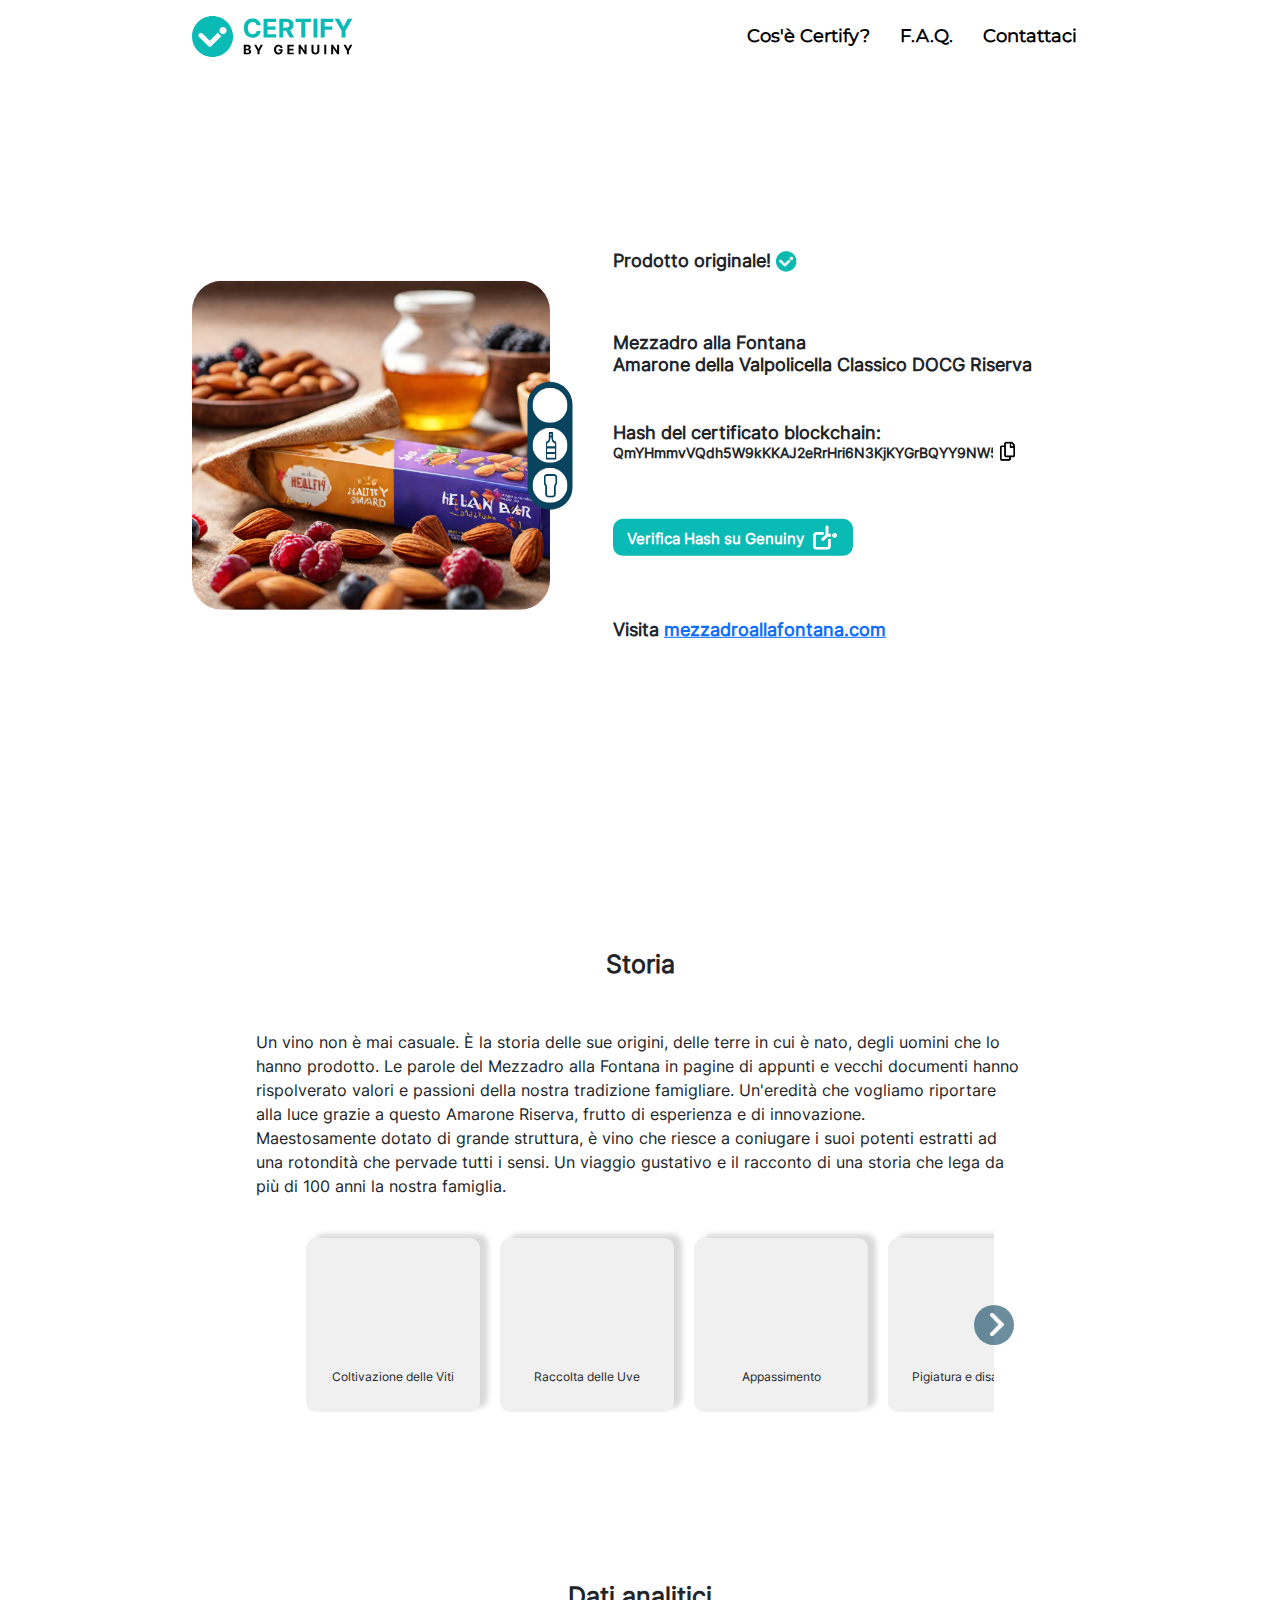
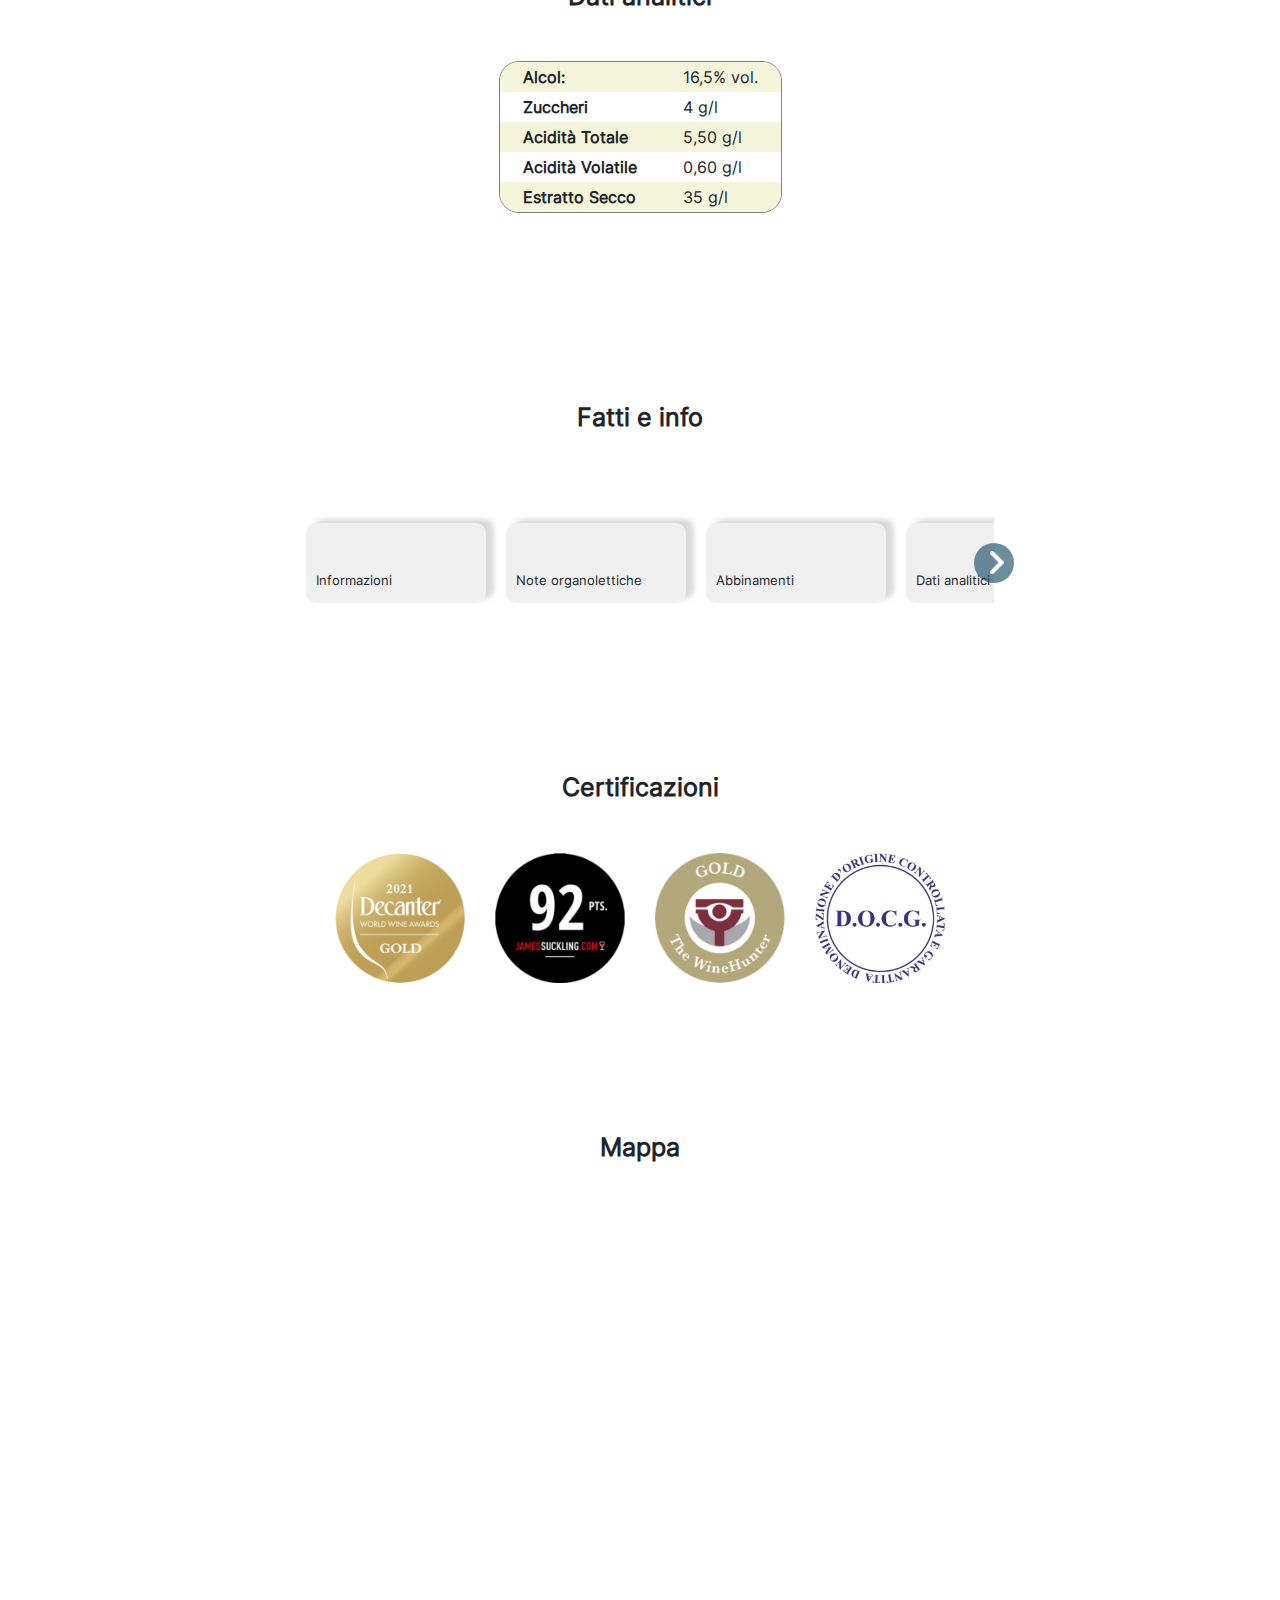
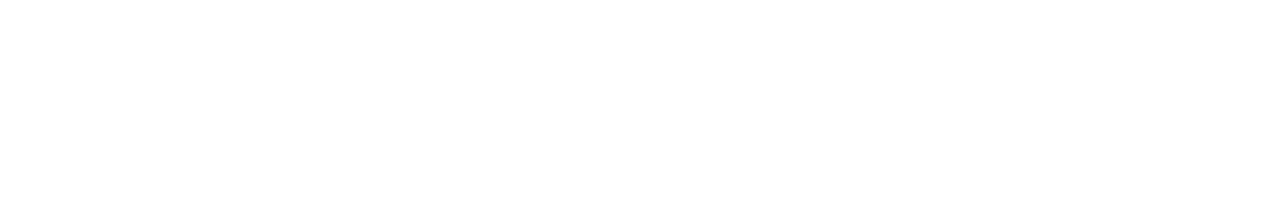
==== index.html @ 60a86bc6 "d" ====
<!DOCTYPE html>
<html>

<head>
    <!-- -COOKIE-BOT---
    <script id="Cookiebot" src="https://consent.cookiebot.com/uc.js" data-cbid="d6c31a3e-a4a1-44c3-8459-094604ba2906"
        data-blockingmode="auto" type="text/javascript"></script> -->

    <meta charset="utf-8">
    <meta name="viewport" content="width=device-width, initial-scale=1">
    <title>Genuiny - Home</title>

    <!----Jquery CDN--->
    <script src="https://code.jquery.com/jquery-3.6.1.min.js"
        integrity="sha256-o88AwQnZB+VDvE9tvIXrMQaPlFFSUTR+nldQm1LuPXQ=" crossorigin="anonymous"></script>

    <!----Favicon----->
    <link rel="apple-touch-icon" sizes="180x180" href="images/favicon/apple-touch-icon.png">
    <link rel="icon" type="image/png" sizes="32x32" href="images/favicon/favicon-32x32.png">
    <link rel="icon" type="image/png" sizes="16x16" href="images/favicon/favicon-16x16.png">
    <!---<link rel="manifest" href="images/favicon/site.webmanifest">--->
    <link rel="mask-icon" href="images/favicon/safari-pinned-tab.svg" color="#5bbad5">
    <link rel="shortcut icon" href="images/favicon/favicon.ico">
    <meta name="msapplication-TileColor" content="#da532c">
    <meta name="msapplication-config" content="images/favicon/browserconfig.xml">
    <meta name="theme-color" content="#ffffff">

    <!--------BOOTSTRAP----------->
    <link rel="stylesheet" type="text/css"
        href="https://cdn.jsdelivr.net/npm/bootstrap@5.2.0/dist/css/bootstrap.min.css">

    <!--STYLE-->
    <link rel="stylesheet" type="text/css" href="style/navbar.css">
    <link rel="stylesheet" type="text/css" href="style/style.css">


    <!---Fonts links
	<link rel="preload" href="fonts/Montserrat/Montserrat-VariableFont_wght.ttf" as="font" type="font/ttf" crossorigin>
	<link rel="preload" href="fonts/Inter/Inter-VariableFont_slnt,wght.ttf" as="font" type="font/ttf" crossorigin>--->

    <!-------JQUERY-------->
    <script src="https://ajax.googleapis.com/ajax/libs/jquery/3.6.0/jquery.min.js"></script>
</head>

<body>
    <div class="full-nav">
        <nav class="desktop-nav">
            <div class="container-navbar">
                <div class="logo"><a class="page-link" href="https://genuiny.it">
                    <svg>
                        <image id="logo_svg_image" xlink:href="images/logo_certify_on_light.svg" src="yourfallback.png" width="100%" height="100%"/>
                    </svg>
                </a></div>
                <div class="menu"><a class="page-link" href="https://certify.genuiny.com/demo.html">Cos'è Certify?</a>
                    <a class="page-link" href="#">F.A.Q.</a><a class="page-link"
                        href="#">Contattaci</a>
                    <div style="display: none;" class="grid-item dropdown-center dropdown language_group"
                        style="width: 62px;">
                        <!--width so to avoid moving other titles-->
                        <button class="lang_btn btn btn-secondary dropdown-toggle" type="button"
                            data-bs-toggle="dropdown" aria-expanded="false">
                            <div lang="eng" class="current-language-flex"><span>EN</span><img class="lang_flag"
                                    src="images/language-flags/eng_flag.svg"></div>
                            <div lang="ita" class="current-language-flex display_none"><span>IT</span><img
                                    class="lang_flag" src="images/language-flags/ita_flag.svg"></div>
                            <div lang="slv" class="current-language-flex display_none"><span>SL</span><img
                                    class="lang_flag" src="images/language-flags/slv_flag.svg"></div>
                            <div lang="spa" class="current-language-flex display_none"><span>ES</span><img
                                    class="lang_flag" src="images/language-flags/spa_flag.svg"></div>
                        </button>
                        <ul class="dropdown-menu">
                            <li><a onclick="set_lang_manually('eng')" class="dropdown-item"><img class="lang_flag"
                                        src="images/language-flags/eng_flag.svg"><span
                                        style="font-size: 1em;">English</span></a></li>
                            <li><a onclick="set_lang_manually('spa')" class="dropdown-item"><img class="lang_flag"
                                        src="images/language-flags/spa_flag.svg"><span
                                        style="font-size: 1em;">Español</span></a></li>
                            <li><a onclick="set_lang_manually('ita')" class="dropdown-item"><img class="lang_flag"
                                        src="images/language-flags/ita_flag.svg"><span
                                        style="font-size: 1em;">Italiano</span></a></li>
                            <li><a onclick="set_lang_manually('slv')" class="dropdown-item"><img class="lang_flag"
                                        src="images/language-flags/slv_flag.svg"><span
                                        style="font-size: 1em;">Slovenščina </span></a></li>
                        </ul>
                    </div>
                </div>

                <button class="hamburger" onclick="hamburger_click();">
                    <span></span>
                    <span></span>
                    <span></span>
                </button>
            </div>
        </nav>
        <nav class="mobile-nav">
            <a class="page-link" href="cos'è Certify">Cos'è Certify?</a>
            <a class="page-link" href="F.A.Q.">F.A.Q.</a>
            <a class="page-link" href="contattaci">Contattaci</a>
            <div style="display: none;" class="grid-item dropdown-center dropdown language_group">
                <button class="lang_btn btn btn-secondary dropdown-toggle" type="button" data-bs-toggle="dropdown"
                    aria-expanded="false">
                    <div lang="eng" class="current-language-flex"><span>EN</span><img class="lang_flag"
                            src="images/language-flags/eng_flag.svg"></div>
                    <div lang="ita" class="current-language-flex display_none"><span>IT</span><img class="lang_flag"
                            src="images/language-flags/ita_flag.svg"></div>
                    <div lang="slv" class="current-language-flex display_none"><span>SL</span><img class="lang_flag"
                            src="images/language-flags/slv_flag.svg"></div>
                    <div lang="spa" class="current-language-flex display_none"><span>ES</span><img class="lang_flag"
                            src="images/language-flags/spa_flag.svg"></div>
                </button>
                <ul class="dropdown-menu">
                    <li><a onclick="set_lang_manually('eng'); hamburger_click()" class="dropdown-item"><img
                                class="lang_flag" src="images/language-flags/eng_flag.svg"><span
                                style="font-size: 1em;">English </span></a></li>
                    <li><a onclick="set_lang_manually('spa'); hamburger_click()" class="dropdown-item"><img
                                class="lang_flag" src="images/language-flags/spa_flag.svg"><span
                                style="font-size: 1em;">Español </span></a></li>
                    <li><a onclick="set_lang_manually('ita'); hamburger_click()" class="dropdown-item"><img
                                class="lang_flag" src="images/language-flags/ita_flag.svg"><span
                                style="font-size: 1em;">Italiano </span></a></li>
                    <li><a onclick="set_lang_manually('slv'); hamburger_click()" class="dropdown-item"><img
                                class="lang_flag" src="images/language-flags/slv_flag.svg"><span
                                style="font-size: 1em;">Slovenščina </span></a></li>
                </ul>
            </div>
        </nav>
        <div class="opacity"></div>
    </div>


    <main class="index3 main-container">
        <header class="choice">
            <div class="header_container">
                <div class="other_products_buttons">
                    <div id="11" onclick="open_steps(this);" class="button cap"></div>
                    <div id="12" onclick="open_steps(this);" class="button label"></div>
                    <div id="13" onclick="open_steps(this);" class="button bottle"></div>
                </div>
                <img class="left grid_item header_image" src="images/product.png">
                <h1 class="grid_item right header_original_product">Prodotto originale!<img src="images/brandmark.png"></h1>
                <h1 class="grid_item right header_product_name">Mezzadro alla Fontana<br>Amarone della Valpolicella Classico DOCG Riserva</h1>
                <h1 class="grid_item right header_hash">Hash del certificato blockchain:<br><span
                        class="no-wrap inherit"><span id="hash"
                            style="font-size: 0.8em; user-select: all;">QmYHmmvVQdh5W9kKKAJ2eRrHri6N3KjKYGrBQYY9NW5jwF</span><img
                            id="copy-hash" onclick="copy_hash();" src="images/copy-b.png" alt="copy hash button"></span>
                </h1>
                <div class="verify_in_genuiny grid_item right header_verify"
                    onclick="window.open('https://nft.genuiny.com/verifica', '_blank');" style="white-space: nowrap;">
                    <span class="inherit">Verifica Hash su Genuiny</span>
                    <svg xmlns="http://www.w3.org/2000/svg" width="7" viewBox="0 0 7 7" fill="none">
                        <path fill-rule="evenodd" clip-rule="evenodd"
                            d="M3 2H1C0.447715 2 0 2.44772 0 3V6C0 6.55228 0.447715 7 1 7H4C4.55228 7 5 6.55228 5 6V4H4.2V6C4.2 6.11046 4.11046 6.2 4 6.2H1C0.889543 6.2 0.8 6.11046 0.8 6V3C0.8 2.88954 0.889543 2.8 1 2.8H3V2Z"
                            fill="white" />
                        <path
                            d="M5.07919 2.51535C4.96598 2.79811 4.9659 3.06686 5.06762 3.3386C5.04487 3.34072 5.02836 3.34367 5.01172 3.34361C4.72875 3.34515 4.44571 3.3474 4.16284 3.3468C4.11066 3.34671 4.07282 3.36358 4.03516 3.40153C3.71216 3.72681 3.38302 4.04615 3.0652 4.37639C2.89731 4.55083 2.62172 4.55327 2.46431 4.39712C2.29342 4.22754 2.29835 3.969 2.47924 3.78742C2.80421 3.46121 3.12994 3.13574 3.45643 2.81103C3.49247 2.77499 3.50911 2.74017 3.50912 2.68955C3.51021 2.03398 3.51249 1.37839 3.51595 0.722798C3.51613 0.677029 3.51321 0.631283 3.51505 0.585499C3.52137 0.42365 3.59638 0.29746 3.74205 0.221031C3.88773 0.144602 4.03043 0.156856 4.16148 0.242376C4.28637 0.323905 4.34724 0.44507 4.34717 0.595759C4.34695 1.058 4.34357 1.52039 4.34186 1.9827C4.34124 2.14011 4.34391 2.29736 4.34098 2.45485C4.34004 2.50251 4.35607 2.51578 4.40141 2.51528C4.60074 2.51299 4.79995 2.51347 4.99919 2.51313C5.02261 2.51312 5.04601 2.51441 5.07919 2.51535Z"
                            fill="white" />
                        <path
                            d="M6.51501 3.41783C6.18722 3.74067 5.64165 3.65859 5.43094 3.25328C5.27995 2.96283 5.35541 2.61318 5.61472 2.40061C5.86038 2.19917 6.22904 2.20603 6.4749 2.41153C6.74031 2.6334 6.79832 3.02613 6.59659 3.31869C6.57243 3.35375 6.54237 3.38489 6.51501 3.41783Z"
                            fill="white" />
                    </svg>
                </div>
                <h1 class="grid_item right header_visit">Visita <a style="font-size: inherit;" href="https://mezzadroallafontana.com" target="_blank">mezzadroallafontana.com</a></h1>
            </div>
        </header>


        <section class="card card-story">
            <h1 class="title">Storia</h1>
            <p>Un vino non è mai casuale. È la storia delle sue origini, delle terre in cui è nato, degli uomini che lo hanno prodotto. Le parole del Mezzadro alla Fontana in pagine di appunti e vecchi documenti hanno rispolverato valori e passioni della nostra tradizione famigliare. Un'eredità che vogliamo riportare alla luce grazie a questo Amarone Riserva, frutto di esperienza e di innovazione.
                <br>Maestosamente dotato di grande struttura, è vino che riesce a coniugare i suoi potenti estratti ad una rotondità che pervade tutti i sensi. Un viaggio gustativo e il racconto di una storia che lega da più di 100 anni la nostra famiglia.</p>
            <div class="outer_container">
                <div class="flex_container_steps">
                    <div class="scroll scroll-right"></div>
                    <div class="scroll scroll-left"></div>
                    <div class="steps_container">
                        <div class="step" id="1" onclick="open_steps(this);" style="cursor: pointer;">
                            <div class="image-background"></div>
                            <div class="step_text">
                                <p class="step_text ">
                                    Coltivazione delle Viti
                                </p>
                            </div>
                        </div>
                        <div class="step" id="2" onclick="open_steps(this);" style="cursor: pointer;">
                            <div class="image-background"></div>
                            <div class="step_text">
                                <p class="step_text ">
                                    Raccolta delle Uve
                                </p>
                            </div>
                        </div>
                        <div class="step" id="3" onclick="open_steps(this);" style="cursor: pointer;">
                            <div class="image-background"></div>
                            <div class="step_text">
                                <p class="step_text ">
                                    Appassimento
                                </p>
                            </div>
                        </div>
                        <div class="step" id="4" onclick="open_steps(this);" style="cursor: pointer;">
                            <div class="image-background"></div>
                            <div class="step_text">
                                <p class="step_text ">
                                    Pigiatura e disarpatura 
                                </p>
                            </div>
                        </div>
                        <div class="step" id="5" onclick="open_steps(this);" style="cursor: pointer;">
                            <div class="image-background"></div>
                            <div class="step_text">
                                <p class="step_text ">
                                    Macerazione
                                </p>
                            </div>
                        </div>
                        <div class="step" id="6" onclick="open_steps(this);" style="cursor: pointer;">
                            <div class="image-background"></div>
                            <div class="step_text">
                                <p class="step_text ">
                                    Fermentazione
                                </p>
                            </div>
                        </div>
                        <div class="step" id="7" onclick="open_steps(this);" style="cursor: pointer;">
                            <div class="image-background"></div>
                            <div class="step_text">
                                <p class="step_text ">
                                    Svinatura
                                </p>
                            </div>
                        </div>
                        <div class="step" id="8" onclick="open_steps(this);" style="cursor: pointer;">
                            <div class="image-background"></div>
                            <div class="step_text">
                                <p class="step_text ">
                                    Affinamento
                                </p>
                            </div>
                        </div>
                        <div class="step" id="9" onclick="open_steps(this);" style="cursor: pointer;">
                            <div class="image-background"></div>
                            <div class="step_text">
                                <p class="step_text ">
                                    Imbottigliamento
                                </p>
                            </div>
                        </div>
                        <div class="step" id="10" onclick="open_steps(this);" style="cursor: pointer;">
                            <div class="image-background"></div>
                            <div class="step_text">
                                <p class="step_text ">
                                    Etichettatura e Distribuzione
                                </p>
                            </div>
                        </div>
                    </div>
                </div>
            </div>
        </section> 
        <section class="card">
            <h1 class="title">Dati analitici</h1>
            <div class="nutritional_table_container">
                <table class="nutritional_table">
                    <tbody>
                        <tr>
                            <td>Alcol:</td>
                            <td>16,5% vol.</td>
                        </tr>
                        <tr>
                            <td>Zuccheri</td>
                            <td>4 g/l</td>
                        </tr>
                        <tr>
                            <td>Acidità Totale</td>
                            <td>5,50 g/l</td>
                        </tr>
                        <tr>
                            <td>Acidità Volatile</td>
                            <td>0,60 g/l</td>
                        </tr>
                        <tr>
                            <td>Estratto Secco</td>
                            <td>35 g/l</td>
                        </tr>
                    </tbody>
                </table>
            </div>
        </section>

        <section class="card card-more-info">
            <h1 class="title">Fatti e info</h1>
            <div class="outer_container">
                <div class="flex_container_steps">
                    <div class="scroll scroll-right"></div>
                    <div class="scroll scroll-left"></div>
                    <div class="steps_container">
                        <div id="info" onclick="open_info(this)" class="tab">
                            <div class="tab_content">
                                <div class="icon"></div>
                                <h5>Informazioni</h5>
                            </div>
                        </div>
                        <div id="notes" onclick="open_info(this)" class="tab">
                            <div class="tab_content">
                                <div class="icon"></div>
                                <h5>Note organolettiche</h5>
                            </div>
                        </div>
                        <div id="pairings" onclick="open_info(this)" class="tab">
                            <div class="tab_content">
                                <div class="icon"></div>
                                <h5>Abbinamenti</h5>
                            </div>
                        </div>
                        <div id="datas" onclick="open_info(this)" class="tab">
                            <div class="tab_content">
                                <div class="icon"></div>
                                <h5>Dati analitici</h5>
                            </div>
                        </div>
                    </div>
                </div>
            </div>
        </section>

        <section class="card card-certifications">
            <h1 class="title">Certificazioni</h1>
                <div class="image_container_certifications">
                    <div class="item">
                        <img src="images/awards/2021-decanter.png">
                    </div>
                    <div class="item">
                        <img src="images/awards/james-suckling-92.png">
                    </div>
                    <div class="item">
                        <img src="images/awards/the-wine-hunter-oro.png">
                    </div>
                    <div class="item">
                        <img src="images/awards/docg.png">
                    </div>
                </div>
            </div>
        </section>


        <section class="card">
            <h1 class="title">Mappa</h1>
            <iframe
                width="600"
                height="450"
                style="border:0"
                loading="lazy"
                allowfullscreen
                referrerpolicy="no-referrer-when-downgrade"
                src="https://www.google.com/maps/embed/v1/place?key=API_KEY
                &q=Space+Needle,Seattle+WA">
            </iframe>
        </section>
       
       
        <div class="general_left_container main-container steps-container">
            <button onclick="info_back_btn();" id="back_btn2" class="back_btn">
                <img src="images/icons/arrow.svg" alt="arrow icon">
            </button>
            <div class="full-page">
                <div class="paragraph step_version">
                    <div>
                        <img src="images/steps/1.jpg" alt="placeholder">
                    </div>
                    <h2 class="title-info place">Coltivazione delle Viti</h2>
                    <p>
                        <b>Vitigni:</b> 70% Corvina, 20% Rondinella, 5% Molinara, 5% Croatina.
                        <br><br>
                        <b>Esposizione e altimetria:</b> 350 m. slm
                        <br><br>
                        <b>Suolo:</b> Vulcanico - Calcareo - Ghiaioso
                        <br><br>
                        <b>Forma di allevamento e densità di impianto:</b> Pergola veronese 4500 viti/ha. 
                        
                    </p>
                </div>
                <div class="paragraph step_version">
                    <div>
                        <img src="images/steps/2.jpg" alt="placeholder">
                    </div>
                    <h2 class="title-info place">Raccolta delle Uve</h2>
                    <p>
                        Vendemmia: selezione e raccolta manuale dell'uva da metà settembre
                    </p>
                </div>
                <div class="paragraph step_version">
                    <div>
                        <img src="images/steps/3.jpg" alt="placeholder">
                    </div>
                    <h2 class="title-info place">Appassimento</h2>
                    <p>
                        Surmaturazione naturale per circa 4 mesi delle uve nei tradizionali fruttai, con calo del 40% del loro peso e aumento della concentrazione di zuccheri, estratti, aromi e glicerina.
                    </p>
                </div>
                <div class="paragraph step_version">
                    <div>
                        <img src="images/steps/4.jpg" alt="placeholder">
                    </div>
                    <h2 class="title-info place">Pigiatura e disarpatura</h2>
                    <p>
                        Pigiatura e disarpatura a metà Gennaio.
                        <br>Dopo la raccolta, le uve vengono diraspate per rimuovere i gambi e quindi possono essere pigiate per estrarre il succo.
                    </p>
                </div>
                <div class="paragraph step_version">
                    <div>
                        <img src="images/steps/5.jpg" alt="placeholder">
                    </div>
                    <h2 class="title-info place">Macerazione</h2>
                    <p>
                        Macerazione  a freddo di alcuni giorni.
                        <br>Durante la macerazione, le bucce dell'uva rilasciano pigmenti, tannini e altri composti che influenzano il colore, il sapore e la struttura del vino</p>
                </div>
                <div class="paragraph step_version">
                    <div>
                        <img src="images/steps/6.jpg" alt="placeholder">
                    </div>
                    <h2 class="title-info place">Fermentazione</h2>
                    <p>
                        Fermentazione: inoculo di lieviti selezionati e fermentazione tradizionale in acciaio inox.
                    </p>
                </div>
                <div class="paragraph step_version">
                    <div>
                        <img src="images/steps/7.jpg" alt="placeholder">
                    </div>
                    <h2 class="title-info place">Svinatura</h2>
                    <p>
                        Svinatura e chiusura della fermentazione alcolica e malolattica in cemento.
                    </p>
                </div>
                <div class="paragraph step_version">
                    <div>
                        <img src="images/steps/8.jpg" alt="placeholder">
                    </div>
                    <h2 class="title-info place">Affinamento</h2>
                    <p>
                        Dopo alcuni travasi di pulizia, maturazione per almeno 24 mesi in barriques di Rovere Francese ed Americano e per almeno 36 mesi in botti di Rovere di Slavonia da 20 e 30 Hl. Successivo lungo affinamento in bottiglia.
                    </p>
                </div>
                <div class="paragraph step_version">
                    <div>
                        <img src="images/steps/9.jpg" alt="placeholder">
                    </div>
                    <h2 class="title-info place">Imbottigliamento</h2>
                    <p>
                        Il vino è pronto per essere imbottigliato. Durante questa fase, può essere aggiunto zucchero o lievito per una seconda fermentazione, creando vini frizzanti o spumanti.
                    </p>
                </div>
                <div class="paragraph step_version">
                    <div>
                        <img src="images/steps/10.jpg" alt="placeholder">
                    </div>
                    <h2 class="title-info place">Etichettatura e Distribuzione</h2>
                    <p>
                        Il vino viene etichettato e preparato per la distribuzione e la vendita.
                    </p>
                </div>
                <div class="paragraph step_version">
                    <div>
                        <img src="images/steps/label.png" alt="placeholder">
                    </div>
                    <h2 class="title-info place">Etichetta</h2>
                    <p>
                        L'etichetta è realizzata con la tecnica di stampa flessografica, che offre dettagli precisi e durata nel tempo. Utilizziamo inchiostri a base d'acqua, riducendo l'impatto ambientale. Il materiale dell'etichetta è polipropilene, resistente all'umidità e alle abrasioni, assicurando la leggibilità delle informazioni nel corso degli anni.
                    </p>
                </div>
                <div class="paragraph step_version">
                    <div>
                        <img src="images/steps/bottle.jpg" alt="placeholder">
                    </div>
                    <h2 class="title-info place">Bottiglia</h2>
                    <p>
                        La bottiglia è realizzata con vetro borosilicato, noto per la sua resistenza alle variazioni termiche e chimiche. Questo vetro di alta qualità protegge il vino dall'effetto nocivo della luce e dell'ossigeno, preservando la sua freschezza e integrità. Inoltre, il vetro è completamente riciclabile, sostenendo il nostro impegno per l'ambiente.
                    </p>
                </div>
                <div class="paragraph step_version">
                    <div>
                        <img src="images/steps/cork.jpg" alt="placeholder">
                    </div>
                    <h2 class="title-info place">Tappo</h2>
                    <p>
                        Il tappo è realizzato in sughero naturale, scelto per la sua capacità di garantire una chiusura ermetica e una maturazione controllata del vino. Questo materiale permette una lenta evoluzione del bouquet aromatico, arricchendo il profilo sensoriale del vino nel tempo.
                    </p>
                </div>
                
            </div>
        </div>
        

        <div class="general_left_container main-container info-container">
            <button onclick="info_back_btn();" id="back_btn" class="back_btn">
                <img src="images/icons/arrow.svg" alt="arrow icon">
            </button>
            <div class="full-page">
                <div class="paragraph">
                    <h2 class="title-info info"><div></div>Informazioni</h2>
                    <p>
                        <b>Vitigni:</b> 70% Corvina, 20% Rondinella, 5% Molinara, 5% Croatina.
                        <br><br>
                        <b>Ubicazione vigneti:</b> Comuni di San Pietro in Cariano, Marano di Valpolicella e Mazzano di Negrar. 
                        <br><br>
                        <b>Esposizione e altimetria:</b> 350 m. slm. 
                        <br><br>
                        <b>Suolo:</b> Vulcanico - Calcareo - Ghiaioso 
                        <br><br>
                        <b>Forma di allevamento e densità di impianto:</b> Pergola veronese 4500 viti/ha. 
                        <br><br>
                        <b>Vendemmia:</b> Selezione e raccolta manuale dell'uva da metà settembre 
                        <br><br>
                        <b>Maturazione:</b> almeno 24 mesi in barriques di Rovere Francese ed Americano e per almeno 36 mesi in botti di Rovere di Slavonia da 20 e 30 Hl. 
                        <br><br>
                        <b>Formato (Lt):</b> 0,750 
                    </p>
                </div>
                <div class="paragraph">
                    <h2 class="title-info notes"><div></div>Note organolettiche</h2>
                    <p>
                        Colore granato carico con riflessi aranciati. I sentori intensi ricordano un'abetaia d'estate, con sottobosco secco di mirto, lamponi e fragole. Il naso si inebria di avana, cuoio e scorze di agrumi canditi, mentre il palato secco ma di setosa polpa, offre un tannino morbidamente avvolto nei balsami del suo frutto.
                    </p>
                </div>
                <div class="paragraph">
                    <h2 class="title-info pairings"><div></div>Abbinamenti</h2>
                    <p>
                        Ottimo con carni rosse e formaggi stagionati ma superlativo ad accompagnare il lieto conversare
                    </p>
                </div>
                <div class="paragraph">
                    <h2 class="title-info datas"><div></div>Dati analitici</h2>
                    <p>
                        Alcol: 16,50% vol. Zuccheri: 4 g/l Acidità Totale: 5,50 g/l Acidità Volatile: 0,60 g/l Estratto Secco: 35 g/l
                    </p>
                </div>
            </div>
        </div>
        
        


    </main>


    <footer>
    </footer>

    <!----- BOOTSTRAP ------->
    <script src="https://cdn.jsdelivr.net/npm/@popperjs/core@2.11.5/dist/umd/popper.min.js"
        integrity="sha384-Xe+8cL9oJa6tN/veChSP7q+mnSPaj5Bcu9mPX5F5xIGE0DVittaqT5lorf0EI7Vk"
        crossorigin="anonymous"></script>
    <script src="https://cdn.jsdelivr.net/npm/bootstrap@5.2.0/dist/js/bootstrap.min.js"
        integrity="sha384-ODmDIVzN+pFdexxHEHFBQH3/9/vQ9uori45z4JjnFsRydbmQbmL5t1tQ0culUzyK"
        crossorigin="anonymous"></script>

    <!--navbar-->
    <script class="navbar-link" type="text/javascript" src="script/navbar.js"></script>


    <script type="text/javascript" src="script/script.js"></script>
</body>

</html>
---- style/navbar.css ----
.desktop-nav {
  position: fixed;
  top: 0;
  left: 0;
  right: 0;
  z-index: 81;
  background-color: white;
  transition: top 0.3s 0s, box-shadow 0.4s 0s, height 0.3s 0s, background 0.2s 0s;
  height: 62px;
  padding: 16px 4vw; }
  @media (min-width: 1024px) {
    .desktop-nav {
      padding: 16px 15%;
      height: 73px; } }
  .desktop-nav .container-navbar {
    max-width: 1280px;
    margin: 0 auto;
    display: flex;
    align-items: center;
    justify-content: space-between;
    height: 30px;
    height: 100%; }
    .desktop-nav .container-navbar div.logo {
      display: flex;
      align-items: center;
      column-gap: 20px;
      height: 100%; }
      .desktop-nav .container-navbar div.logo a {
        height: 100%; }
        .desktop-nav .container-navbar div.logo a svg {
          height: 100%;
        }
          .desktop-nav .container-navbar div.logo a svg image {
            width: auto}

.hamburger {
  display: block;
  z-index: 1;
  position: relative;
  user-select: none;
  border: none;
  outline: none;
  background: none;
  cursor: pointer; }
  @media (min-width: 1024px) {
    .hamburger {
      display: none; } }
  .hamburger span {
    display: block;
    width: 30px;
    height: 4px;
    margin-bottom: 5px;
    position: relative;
    background-color: #0abab5;
    border-radius: 6px;
    z-index: 1;
    transform-origin: 0 0;
    transition: 0.4s; }
  .hamburger span:last-of-type {
    margin-bottom: 0; }

.hamburger.show span {
  background-color: #09435E; }

.hamburger.show span:nth-child(1) {
  transform: translate(0px, -2px) rotate(45deg);
  top: 1px; }

.hamburger.show span:nth-child(2) {
  opacity: 0; }

.hamburger.show span:nth-child(3) {
  transform: translate(-3px, 3px) rotate(-45deg);
  top: -1px; }

.hamburger.show:hover span {
  background-color: #EEEEEE; }

.menu {
  display: none;
  justify-content: flex-end;
  align-items: center;
  margin: 0 -4px; }
  @media (min-width: 1024px) {
    .menu {
      display: flex;
      flex-wrap: nowrap; }
      .menu a {
        white-space: nowrap; } }
  .menu a.page-link {
    color: black;
    margin: 0 4px;
    font-weight: 600;
    text-decoration: none;
    transition: 0.4s;
    padding: 5px 11px;
    border-radius: 99px;
    font-size: 18px;
    font-family: "Montserrat";
    font-weight: 700;
    cursor: pointer; }
    .menu a.page-link:first-letter {
      text-transform: uppercase; }
  .menu a.page-link:first-of-type {
    margin-left: 40px; }
  .menu a.show, .menu a.page-link:hover {
    background-color: #09435E;
    color: white; }

.desktop_nav_shadow {
  box-shadow: 0px 0px 16px 3px #00000045; }

.desktop_nav_dark {
  background: #0abab5; }
  .desktop_nav_dark a.page-link {
    color: white; }
  .desktop_nav_dark button.hamburger span {
    background-color: white; }

.mobile-nav {
  display: block;
  position: fixed;
  top: -550px;
  left: 0;
  z-index: 80;
  width: 100vw;
  padding-top: 90px;
  background-color: #0abab5;
  transition: top 0.3s cubic-bezier(0, 0.5, 0.5, 1), box-shadow 0.3s cubic-bezier(0, 0.5, 0.5, 1); }
  @media screen and (orientation: landscape) {
    .mobile-nav {
      width: 100%;
      max-height: 100vh;
      overflow-y: auto; } }
  @media (min-width: 1024px) {
    .mobile-nav {
      display: none; } }
  .mobile-nav a.page-link {
    display: block;
    width: fit-content;
    margin: 0 auto 12px;
    padding: 10px 14px;
    background-color: #09435E;
    text-decoration: none;
    border-radius: 99px;
    font-weight: bold;
    color: white;
    font-size: 18px;
    font-weight: 700;
    font-family: "Montserrat"; }
    .mobile-nav a.page-link:first-letter {
      text-transform: uppercase; }
  .mobile-nav a.page-link:nth-child(5) {
    margin-bottom: 25px; }
  .mobile-nav a.page-link:hover {
    background-color: #EEEEEE;
    color: #09435E; }
  .mobile-nav .dropdown {
    display: block;
    margin: 0 auto 12px auto;
    width: fit-content; }

nav.mobile_nav_immediate_shadow {
  transition: box-shadow 0s; }

.show-mobile {
  top: 0;
  box-shadow: 0px 5px 65px 25px rgba(0, 0, 0, 0.3); }

.opacity {
  top: 0;
  display: none;
  position: fixed;
  width: 100%;
  height: 130%;
  background-color: rgba(0, 0, 0, 0);
  transition: background-color 0.6s;
  transition-timing-function: ease-in-out;
  z-index: 79; }

.show-opacity {
  background-color: rgba(0, 0, 0, 0.4);
  display: block; }
  @media (min-width: 1024px) {
    .show-opacity {
      background-color: rgba(0, 0, 0, 0);
      display: none; } }

nav.navbar-hide {
  top: -85px; }

body {
  background-color: white; }

@media (min-width: 1024px) {
  .desktop_hide {
    display: none; } }

.bottom-btn {
  z-index: 71;
  display: block;
  left: 0;
  min-width: 300px;
  height: 60px;
  background-color: #fff;
  transition: bottom 0.3s;
  box-shadow: 0 0 5px 2px #00000020;
  width: 90%;
  position: relative;
  bottom: -2vh;
  margin: 0 auto;
  border-radius: 99px;
  border: 4px solid #0abab5;
  box-sizing: content-box; }
  @media (min-width: 1024px) {
    .bottom-btn {
      background: transparent;
      border: navajowhite;
      box-shadow: none;
      margin-top: 60px;
      bottom: 0; } }
  .bottom-btn .next-title {
    width: 59%;
    position: absolute;
    bottom: 1px;
    right: 50%;
    transform: translate(50%);
    text-align: center; }
    .bottom-btn .next-title h1 {
      white-space: nowrap;
      text-overflow: ellipsis;
      overflow: hidden;
      font-weight: bold;
      font-size: 1.7rem; }
  .bottom-btn .arrow, .bottom-btn .alternative-next {
    position: absolute;
    max-width: 72px;
    max-height: 72px;
    top: -2px;
    right: -2px;
    width: 64px;
    height: 64px;
    transition: transform 0.3s;
    border-radius: 50%;
    background-color: #0ABAB5; }

.bottom-left {
  left: 5%;
  transform: translate(0, -50%);
  position: absolute;
  top: 50%; }
  .bottom-left span {
    background-color: #0abab5; }

.bottom-btn-up {
  bottom: 0px; }

.arrow-img {
  display: none;
  width: 42%;
  position: relative;
  top: 50%;
  left: 50%;
  transform: translate(-35%, -50%); }

.subscribe-img {
  display: none;
  width: 56%;
  transform: translate(-50%, -50%);
  position: relative;
  top: 50%;
  left: 50%; }

.carousel-indicators {
  z-index: 72;
  right: auto;
  transition: bottom 0.3s;
  width: fit-content;
  margin: 0 auto;
  position: absolute;
  transform: translate(-50%, 0);
  left: 50%;
  top: 0;
  height: 50%;
  display: block; }

.bottom-indicators-up {
  bottom: 45px; }

.carousel-control-prev {
  display: none; }

.carousel-control-next {
  display: none;
  z-index: 73;
  height: 15vw;
  margin: auto 0 0 auto;
  width: 15vw;
  max-width: 72px;
  transition: bottom 0.3s;
  position: absolute;
  height: 64px;
  width: 64px;
  bottom: calc(-2vh + 2px); }

.bottom-btn .alternative-next {
  z-index: 74;
  background: transparent; }

.carousel-control-prev {
  left: 14px; }

.carousel-control-next {
  right: calc(10% - 2px); }

.bottom-control-down {
  bottom: -60px; }

.display-block {
  display: block; }
  @media (min-width: 1024px) {
    .display-block {
      display: none; } }

.bottom-btn .rotate-arrow {
  transform: translate(0, 0%) rotate(90deg); }

/*# sourceMappingURL=navbar.css.map */
---- style/style.css ----
@font-face {
  font-family: "Inter";
  src: url(../fonts/Inter/Inter-VariableFont_slnt,wght.ttf) format("truetype");
  font-weight: normal;
}

@font-face {
  font-family: "Montserrat";
  src: url(../fonts/Montserrat/Montserrat-VariableFont_wght.ttf) format("truetype");
  font-weight: normal;
}

/* latin-ext */
/* latin-ext */
*,
p {
  margin: 0;
  padding: 0;
  box-sizing: border-box;
  font-family: "Inter", Helvetica, sans-serif;
  font-size: 1.6rem;
}

html {
  font-size: 62.5%;
}

body {
  overflow-x: hidden;
}

.container,
.digital-potential-container {
  margin: auto;
  width: 100%;
  box-sizing: border-box;
  max-width: 2000px;
  padding-top: 62px;
  padding-left: 0;
  padding-right: 0;
}

@media (min-width: 1024px) {

  .container,
  .digital-potential-container {
    padding-left: 7%;
    padding-right: 7%;
    padding-top: 72px;
  }
}

.digital-potential-container {
  width: 90%;
}

@media (min-width: 1024px) {
  .digital-potential-container {
    width: 10 0%;
  }
}

.header_grid {
  width: 100%;
  z-index: 1;
  position: relative;
  display: grid;
  grid-template-rows: auto;
  grid-template-columns: repeat(1, 1fr);
  box-shadow: 0px 30px 35px -10px #00000050;
  border-radius: 0 0 25px 25px;
}

@media (min-width: 1024px) {
  .header_grid {
    grid-template-columns: 35% 65%;
    grid-template-rows: min-content;
    margin: 40px auto;
    padding-top: 0;
    width: 80%;
    box-shadow: none;
  }
}

.header_grid .smartphone-1 {
  width: 80%;
  position: relative;
  transform: translate(-50%);
  left: 50%;
  max-width: 220px;
  filter: drop-shadow(8px 8px 8px #00000070);
  margin-bottom: 12px;
}

@media (min-width: 1024px) {
  .header_grid .smartphone-1 {
    filter: drop-shadow(12px 12px 12px #00000070);
    height: auto;
    max-width: none;
    transform: translate(0);
    left: auto;
    grid-row: 1/5;
    margin-bottom: 0;
    top: 2rem;
  }
}

.header_grid .first-main,
.header_grid .second-main {
  font-family: "Montserrat";
  position: relative;
  color: #09435E;
  text-align: center;
}

@media (min-width: 1024px) {

  .header_grid .first-main,
  .header_grid .second-main {
    text-align: left;
    grid-column: 2/-1;
  }
}

.header_grid span.first-main {
  font-weight: bold;
  font-size: 3rem;
  text-transform: uppercase;
  margin: 20px 4% 20px;
  display: block;
  order: -1;
  color: #09435E;
}

@media (min-width: 1024px) {
  .header_grid span.first-main {
    margin: auto;
    margin-left: 20px;
  }
}

.header_grid span.second-main {
  font-family: "Montserrat";
  display: block;
  font-size: 25px;
  padding: 10px;
  border-radius: 20px;
  margin: 10px 15px 0;
}

@media (min-width: 768px) {
  .header_grid span.second-main {
    margin: 15px 11%;
  }
}

@media (min-width: 1024px) {
  .header_grid span.second-main {
    background: #ffffffc2;
    margin: auto;
    padding: 12px;
    padding-left: 20px;
  }
}

.header_grid span.second-main .normative-note {
  font-size: 0.5em;
  display: block;
  margin-top: 10px;
}

@media (min-width: 1024px) {
  .header_grid span.second-main .normative-note {
    margin-top: 3px;
  }
}

.header_grid .images_download {
  width: 100%;
  display: flex;
  justify-content: space-evenly;
  margin-bottom: 17px;
  margin-top: 10px;
}

@media (min-width: 768px) {
  .header_grid .images_download {
    margin-top: 20px;
  }
}

@media (min-width: 1024px) {
  .header_grid .images_download {
    margin-bottom: 0;
    grid-column: 2/-1;
  }
}

.header_grid .images_download img {
  height: fit-content;
  width: 45%;
  margin: 0 auto;
  display: block;
}

@media (min-width: 480px) {
  .header_grid .images_download img {
    width: 35%;
  }
}

@media (min-width: 1024px) {
  .header_grid .images_download img {
    width: 35%;
  }
}

.header_grid .instructions {
  padding: 4% 4% 3%;
  text-align: center;
  position: relative;
}

@media (min-width: 768px) {
  .header_grid .instructions {
    text-align: center;
  }
}

@media (min-width: 1024px) {
  .header_grid .instructions {
    margin-top: 40px;
    padding: 0;
    grid-column: 2/-1;
  }
}

.header_grid .instructions p,
.header_grid .instructions b {
  line-height: 1.5;
  font-size: 1.6rem;
  text-align: center;
  margin-bottom: 0;
}

.header_grid .instructions .accordion-item {
  border: none;
  background: transparent;
}

.header_grid .instructions .accordion-item .use_instructions_title {
  background: #09435e;
  width: fit-content;
  margin: 0 auto;
  color: white;
  display: block;
  border-radius: 99px;
  padding: 5px 13px;
}

@media (min-width: 1024px) {
  .header_grid .instructions .accordion-item .use_instructions_title {
    padding: 8px 16px;
  }
}

.header_grid .instructions .accordion-item .use_instructions_title .accordion-button {
  background: transparent;
  color: white;
  font-size: 1.6rem;
  padding: 0;
  box-shadow: none;
}

.header_grid .instructions .accordion-item .use_instructions_title .accordion-button::after {
  margin-left: 10px;
  background-image: url("../images/down-icon.png");
}

.header_grid .instructions .accordion-item .accordion-body p {
  text-align: left;
}

@media (min-width: 768px) {
  .header_grid .instructions .accordion-item .accordion-body p {
    text-align: center;
  }
}

.header_grid .instructions .box-instructions p,
.header_grid .instructions .box-instructions b {
  text-align: left;
}

@media (min-width: 768px) {

  .header_grid .instructions .box-instructions p,
  .header_grid .instructions .box-instructions b {
    text-align: center;
  }
}

@media (min-width: 768px) {
  .header_grid .instructions .box-instructions {
    padding: 0;
    margin-left: 15px;
  }
}

.not_smartphone_image,
.header_grid_business .smartphone,
.header_grid_association .smartphone {
  filter: drop-shadow(2px 2px 4px #00000070);
  width: 105%;
  left: 50%;
}

@media (min-width: 1024px) {

  .not_smartphone_image,
  .header_grid_business .smartphone,
  .header_grid_association .smartphone {
    left: -40px;
  }
}

.header_grid_business .smartphone,
.header_grid_association .smartphone {
  width: 110%;
}

@media (min-width: 1024px) {

  .header_grid_business .smartphone,
  .header_grid_association .smartphone {
    left: -40px;
  }
}

.header_grid_business span.second-main,
.header_grid_association span.second-main {
  margin-bottom: 1rem;
}

.header_grid_business .use_instructions_title,
.header_grid_association .use_instructions_title {
  margin: 0;
}

.header_grid_business .accordion-body,
.header_grid_association .accordion-body {
  padding-bottom: 0;
}

.header_grid_business .accordion-body p,
.header_grid_association .accordion-body p {
  text-align: left;
}

.header_grid_business .accordion-body ul,
.header_grid_association .accordion-body ul {
  text-align: left;
  margin-bottom: 0;
}

.header_grid_business .instructions .accordion-item h2.use_instructions_title,
.header_grid_association .instructions .accordion-item h2.use_instructions_title {
  margin: 0;
  padding: 8px 3rem;
}

.header_grid_business .instructions .accordion-item h2.use_instructions_title button,
.header_grid_association .instructions .accordion-item h2.use_instructions_title button {
  text-align: center;
}

.header_grid_business .instructions .accordion-item h2.use_instructions_title button .accordion_body,
.header_grid_association .instructions .accordion-item h2.use_instructions_title button .accordion_body {
  padding-bottom: 0;
  margin-bottom: 0;
}

.header_grid_association .smartphone {
  width: 120%;
}

.title {
  font-size: calc(1.7rem + 0.6vw);
  padding: 2.5rem 0 1rem 0;
}

@media (min-width: 480px) {
  .title {
    padding: 5rem 0 2rem 0;
  }
}

/**************SUBSCRIBE************** */
main {
  min-height: 100vh;
}

.separation-line {
  position: relative;
  width: 90%;
  left: 4%;
  z-index: -4;
}

ul.subscribe-steps {
  padding: 2rem 7% 2rem;
  position: relative;
  max-width: 1000px;
  margin: 25px auto 0;
}

ul.subscribe-steps li {
  padding: 20px 40px 20px 45px;
  position: relative;
  list-style: none;
  background-repeat: no-repeat;
  background-position: left 46px;
  background-size: 20px;
  font-size: calc(1.4rem + 0.4vw);
}

@media (min-width: 1024px) {
  ul.subscribe-steps h7 {
    user-select: none;
  }
}

#link {
  text-decoration: none;
}

li.subscribe-step-1 .subscribe-parent {
  display: flex;
  justify-content: center;
  column-gap: 15px;
}

li.subscribe-step-1 .subscribe-parent .register-btn {
  box-shadow: 0px 3px 6px 0px #00000070;
  color: white;
  background: #09435E;
  width: fit-content;
  padding: 8px 16px;
  border-radius: 99px;
  margin: 10px 0;
  font-size: 1.6rem;
  white-space: nowrap;
}

li.subscribe-step-1 .subscribe-parent .second {
  display: none;
}

@media (min-width: 1024px) {
  li.subscribe-step-1 .subscribe-parent .second {
    display: block;
  }
}

.subscribe-step-4 .blue-button {
  background-color: #04445f;
  padding: 5px;
  border-radius: 5px;
  color: white;
  white-space: nowrap;
  font-size: calc(1.4rem + 0.4vw);
  box-sizing: content-box;
}

.subscribe-step-4 .nft-btn-info {
  display: inline-block;
  white-space: nowrap;
}

.subscribe-step-4 .nft-btn-info img {
  position: relative;
  top: -2px;
}

.subscribe-step-4 a {
  background: #09435e;
  color: white;
  padding: 4px 10px;
  border-radius: 99px;
  text-decoration: none;
  margin-top: 3px;
  display: inline-block;
}

.list-line {
  display: none;
}

@media (min-width: 1024px) {
  .list-line {
    display: block;
    position: absolute;
    top: 75px;
    width: 10px;
    transform: translate(50%, 0%);
    height: 81%;
    background-color: #0ABaB5;
    z-index: -3;
    border-radius: 5px;
  }
}

.round-bullet,
.round-bullet-inside {
  border-radius: 0 99px 99px 0;
  position: absolute;
  background-color: #0abab5;
  width: 40px;
  height: 70px;
  left: -7vw;
  top: 50%;
  transform: translate(0%, -50%);
  z-index: -2;
  text-align: center;
  color: white;
  font-size: 20px;
}

@media (min-width: 1024px) {

  .round-bullet,
  .round-bullet-inside {
    transform: translate(0, -50%);
    left: -10px;
    border-radius: 32px 32px 32px 32px;
  }
}

.round-bullet h1,
.round-bullet-inside h1 {
  position: relative;
  font-size: 23px;
  font-weight: bold;
  top: 50%;
  transform: translate(0, -50%);
}

@media (min-width: 1024px) {

  .round-bullet h1,
  .round-bullet-inside h1 {
    top: 5px;
    transform: translate(0, 0);
  }
}

.round-bullet-inside {
  display: none;
}

@media (min-width: 1024px) {
  .round-bullet-inside {
    display: block;
    background-color: white;
    width: 30px;
    height: 30px;
    z-index: -1;
    left: -5px;
    transform: translate(0%, -50%);
    border-radius: 50%;
    top: calc(50% + 16px);
  }

  .round-bullet-inside h1 {
    top: 17px;
    font-size: 30px;
  }

  .round-bullet-inside img {
    display: none;
  }
}

@media (min-width: 1024px) and (min-width: 1024px) {
  .round-bullet-inside img {
    display: block;
    width: 30px;
    padding: 5px;
    position: relative;
  }
}

.subscribe-step-1 .round-bullet-inside img {
  padding: 8px;
}

.subscribe-step-2 .round-bullet-inside img {
  top: 1px;
  padding: 7px;
}

.subscribe-step-3 .round-bullet-inside img {
  padding: 6px;
}

.subscribe-step-4 .round-bullet-inside img {
  top: 1px;
}

.subscribe-step-5 .round-bullet-inside img {
  padding: 6px;
  top: 2px;
}

/**app-images* */
.subscribe-step-3 div.images-container {
  width: 65vw;
  max-width: 225px;
  display: flex;
  justify-content: space-evenly;
  transform: translate(-50%, 0);
  position: relative;
  left: 45%;
}

@media (min-width: 1024px) {
  .subscribe-step-3 div.images-container {
    transform: translate(0, 0);
    position: static;
    display: inline-flex;
  }
}

.subscribe-step-3 div.images-container div.image-container {
  width: 35%;
  display: inline-block;
  margin: 12px;
  box-sizing: content-box;
}

.subscribe-step-3 div.images-container div.image-container img.app-image {
  width: 100%;
  border: 4px solid #09435E;
  border-radius: 30%;
  padding: 4px;
  box-shadow: 0px 3px 6px 0px #00000070;
}

.max-height video {
  max-height: 70vh;
}

.modal-trigger {
  border: none;
  text-decoration: underline;
  color: #0d6efd;
}

.modal-table .modal-body {
  width: 100vw;
  position: absolute;
  transform: translate(-50%, 0%);
  left: 50%;
  top: -250px;
  height: fit-content;
  max-height: 80vh;
  padding: 0;
  margin: 0;
}

@media (min-width: 768px) {
  .modal-table .modal-body {
    max-height: 420px;
    width: 80vw;
  }
}

#generate_qr .modal-body {
  max-height: none;
}

#generate_qr img {
  width: 80%;
  max-width: 300px;
  margin: auto;
}

#generate_qr p {
  margin-top: 15px;
  overflow-x: auto;
}

#generate_qr .modal-body {
  overflow: hidden;
}

.modal-content {
  background-color: transparent;
  border: none;
}

#hashing .modal-body img {
  width: 30%;
  float: right;
  margin: 10px 0 15px 15px;
}

#smart-contract .modal-body img {
  width: 30%;
  float: right;
  margin: 10px 0 15px 15px;
}

#functioning_image_modal .modal-content {
  width: fit-content;
  margin: 0 auto;
}

#functioning_image_modal .modal-content .modal-body {
  padding: 10px;
}

#functioning_image_modal .modal-content .modal-body #functioning_image {
  height: 70vh;
  margin: 0 auto;
  display: block;
}

.modal-white .modal-content {
  background: white;
}

.modal-white .modal-content .modal-body {
  padding: 35px;
  max-height: 60vh;
  overflow: auto;
}

.modal-white .modal-content .modal-body h1 {
  font-weight: bold;
  padding-bottom: 15px;
  margin: 0;
  font-size: 2rem;
}

@media (min-width: 768px) {
  .modal-white .modal-content .modal-body h1 {
    font-size: 25px;
  }
}

.modal-white .modal-content .modal-body p {
  margin: 0;
  padding: 0;
}

@media (min-width: 1024px) {
  .modal-dialog .modal-content {
    height: 100%;
    max-height: 90vh;
    overflow: auto;
  }
}

@media (min-width: 1024px) {
  .modal-dialog .modal-content .modal-body {
    height: 100%;
    max-height: none;
  }
}

.modal {
  overflow: hidden;
}

.modal .modal-dialog {
  max-height: none;
  max-width: none;
  min-height: 0;
  min-width: 0;
  height: 100%;
  width: 100%;
  display: flex;
  justify-content: center;
  align-items: center;
  position: static;
  margin: 0;
}

.modal .modal-dialog .modal-content {
  max-width: none;
  min-height: 0;
  min-width: 0;
  display: flex;
  justify-content: center;
  align-items: center;
  position: relative;
  width: 100%;
  max-height: none;
  height: fit-content;
  max-height: 70vh;
  bottom: 6%;
}

@media (min-width: 1024px) {
  .modal .modal-dialog .modal-content {
    width: 70%;
  }
}

.modal .modal-dialog .modal-content .modal-body {
  height: fit-content;
  min-width: 0;
  max-width: none;
  min-height: 0;
  max-height: none;
  display: block;
  margin: auto;
  position: static;
  transform: translate(0, 0);
  width: 100%;
}

div.modal-video div.modal-dialog div.modal-content {
  width: fit-content;
  overflow: hidden;
}

/**** SHARE *** */
.title-subscribe {
  text-align: center;
  font-weight: bold;
}

.share-boxes {
  display: flex;
  flex-direction: column;
  align-items: center;
  width: 100%;
}

@media (min-width: 480px) {
  .share-boxes {
    margin: 20px auto 0;
  }
}

@media (min-width: 1024px) {
  .share-boxes {
    align-items: start;
    flex-direction: row;
    column-gap: 20px;
    margin-top: 30px;
  }
}

.share-boxes .share-box {
  max-width: 840px;
  margin: 20px auto;
  width: 100%;
  box-shadow: 0px 0px 7px 3px #00000070;
}

@media (min-width: 480px) {
  .share-boxes .share-box {
    box-shadow: none;
  }
}

@media (min-width: 1024px) {
  .share-boxes .share-box {
    margin: 0px auto 0;
  }
}

.share-boxes .share-box h2 {
  background: #0abab5;
  color: white;
  font-weight: bold;
  margin: 0;
  padding: 10px 5px 7px;
  text-align: center;
  font-size: calc(1.325rem + 0.6vw);
}

@media (min-width: 480px) {
  .share-boxes .share-box h2 {
    border-radius: 20px 20px 0 0;
    position: relative;
    top: 5px;
  }
}

@media (min-width: 1024px) {
  .share-boxes .share-box h2 {
    font-size: 1.939rem;
  }
}

.share-boxes .share-box .content-box {
  background-color: #0abab520;
  border-bottom: 4px solid #0abab5;
  padding: 3% 5% 0;
}

@media (min-width: 480px) {
  .share-boxes .share-box .content-box {
    padding: 8px 4vw 0 2vw;
    border: 4px solid #0abab5;
    border-radius: 0 0 20px 20px;
  }
}

@media (min-width: 768px) {
  .share-boxes .share-box .content-box {
    padding: 8px 20px 0 10px;
  }
}

.share-boxes .share-box .content-box .center-link {
  background-color: #0abab5;
  width: fit-content;
  display: block;
  margin: 15px auto 0;
  white-space: nowrap;
  border-radius: 15px 15px 0 0;
  padding: 4px 14px 0 14px;
  color: white;
  text-decoration: none;
}

.share-boxes .share-box .content-box .center-link img {
  width: 12px;
  margin-left: 10px;
  position: relative;
  top: -1px;
}

.share-box:nth-of-type(odd) .content-box {
  border-color: #09435E;
  background-color: #09435e20;
}

.share-box:nth-of-type(odd) .content-box .center-link {
  background-color: #09435E;
}

.share-box:nth-of-type(odd) h2 {
  background: #09435E;
}

.share-box:last-of-type a.download {
  text-align: center;
  display: block;
}

#process-link,
.arrow_btn,
#copy-link {
  height: 30px;
  width: 50px;
  border-radius: 15px;
  border: none;
  margin-left: 10px;
  background-color: #0abab5;
  background-repeat: no-repeat;
  background-position: center;
  background-size: 19px;
}

#process-link,
.arrow_btn {
  background-image: url("../images/icons/arrow-right-solid.svg");
  box-sizing: border-box;
}

#copy-link {
  background-image: url("../images/icons/copy-regular.svg");
}

.arrow_btn {
  display: inline-block;
  transform: translate(0, 20%);
  margin-left: 3px;
  width: 32px;
  height: 24px;
  background-size: 16px;
  margin: -8px 0 0 2px;
}

.process-lines {
  display: flex;
  align-items: center;
  flex-wrap: wrap;
  row-gap: 5px;
  margin: 10px 0 10px 0;
  justify-content: center;
}

.box {
  display: flex;
  align-items: center;
  margin: 0 auto;
}

@media (min-width: 480px) {
  .box {
    margin: 0 0 0 10px;
  }
}

.process-line {
  height: 25px;
  line-height: 0;
}

input.process-line {
  border-radius: 7px;
  border: 2px solid #6a6a6a;
  width: 80%;
}

.video-invite,
img.share-app {
  text-align: center;
  border-radius: 10px;
  width: 80vw;
  border: 4px solid #09435E;
  max-width: 250px;
  margin: 15px auto 0 auto;
  display: block;
}

img.share-app {
  width: 100%;
  max-width: 250px;
  width: 80vw;
}

/**** CAROUSEL *** */
.carousel-indicators [data-bs-target] {
  background-color: #0abab5;
  opacity: 0.3;
  height: 14px;
  width: 15px;
  border-radius: 50%;
}

.carousel-indicators .active {
  opacity: 1;
}

.carousel-inner:last-of-type {
  margin-bottom: 50px;
}

.subtitle {
  font-size: 1.2em;
  font-weight: bold;
}

.section-title {
  width: fit-content;
  border: none;
  background: #0abab5;
  color: white;
  font-weight: normal;
  padding: 10px 25px;
  border-radius: 99px;
  font-size: 2.5rem;
  text-align: center;
  margin: 5rem auto 2rem;
}

@media (min-width: 1024px) {
  .section-title {
    margin: 10rem auto 4rem;
  }
}

.module-overflow {
  overflow: auto;
  width: 86vw;
  margin: 0 auto;
  overflow-x: hidden;
  height: calc(100vh - 250px);
}

@media (min-width: 1024px) {
  .module-overflow {
    height: auto;
  }
}

.overflow-hidden {
  overflow: hidden;
}

#carousel-app .module-title,
#carousel-app-desktop .module-title {
  font-size: 2rem;
  border-bottom: 2px solid #0abab5;
  padding-bottom: 1rem;
  font-weight: bold;
  width: 86vw;
  margin: 3rem auto 10px;
}

.secondary-module-title-desktop {
  margin: 50px 0 20px;
}

.common-div-desktop {
  margin: 100px 0 0;
}

#system-ban {
  width: 90%;
  margin: 6rem auto 0;
}

@media (min-width: 1024px) {
  #system-ban {
    margin-top: 10rem;
  }
}

#system-ban .module-title {
  margin-top: 3rem;
}

#system-ban img {
  height: auto;
  display: block;
  margin: 0 auto;
  max-height: 900px;
  border: 4px solid #09435e;
  border-radius: 10px;
  max-width: 90%;
}

@media (min-width: 1024px) {
  #system-ban img {
    width: 80%;
    content: url("../images/functioning.png");
    border: none;
  }
}

#system-ban a {
  text-decoration: none;
}

#system-ban .to-calculator {
  background: #09435E;
  padding: 10px 16px;
  text-align: center;
  font-weight: bold;
  color: white;
  margin: 3vh 0 0;
  border-radius: 99px;
  margin: 15px auto 0;
}

@media (min-width: 768px) {
  #system-ban .to-calculator {
    width: fit-content;
  }
}

@media (min-width: 1024px) {
  #system-ban .to-calculator {
    margin: 15px auto;
    padding: 1rem 4rem;
    box-shadow: 0px 3px 6px 2px #00000060;
  }

  #system-ban .to-calculator:hover {
    transition: scale 0.1s cubic-bezier(0.65, 0.12, 0.8, 1.51);
    scale: 1.05;
  }
}

#carousel-app,
#carousel-app-desktop {
  margin: auto;
  width: 90%;
}

#carousel-app .module-1 p,
#carousel-app-desktop .module-1 p {
  margin-bottom: 0;
}

#carousel-app .module-1 div.image-container,
#carousel-app-desktop .module-1 div.image-container {
  width: auto;
  height: 100%;
}

#carousel-app .module-1 div.image-container img,
#carousel-app-desktop .module-1 div.image-container img {
  height: 90%;
  display: block;
  filter: drop-shadow(8px 8px 8px #00000070);
  position: relative;
  top: 50%;
  left: 50%;
  transform: translate(-50%, -50%);
}

@media (min-width: 1024px) {

  #carousel-app .module-1 div.image-container img,
  #carousel-app-desktop .module-1 div.image-container img {
    filter: drop-shadow(12px 12px 12px #00000070);
  }
}

#carousel-app .module-1 div.image-container img .module-overflow,
#carousel-app-desktop .module-1 div.image-container img .module-overflow {
  overflow: hidden;
}

#carousel-app .module-2 img,
#carousel-app-desktop .module-2 img {
  margin: 20px auto;
  display: block;
  width: 50vw;
}

@media screen and (orientation: landscape) {

  #carousel-app .module-2 img,
  #carousel-app-desktop .module-2 img {
    width: 30vw;
  }
}

#carousel-app .module-3 .value,
#carousel-app-desktop .module-3 .value {
  display: block;
  width: fit-content;
  font-family: "Montserrat";
  font-weight: 700;
  margin: 2vh auto;
  font-size: 12vw;
}

@media screen and (orientation: landscape) {

  #carousel-app .module-3 .value,
  #carousel-app-desktop .module-3 .value {
    font-size: 6vw;
  }
}

#carousel-app .module-4 img,
#carousel-app-desktop .module-4 img {
  display: block;
  border-top: 4px solid #09435e;
  border-bottom: 4px solid #09435e;
  width: 40vw;
  margin: 20px auto;
}

@media (max-width: 1024px) and (orientation: landscape) {

  #carousel-app .module-4 img,
  #carousel-app-desktop .module-4 img {
    float: right;
    margin: 20px 40px;
    width: 30vw;
    border: 4px solid #09435E;
  }
}

#carousel-app-desktop {
  position: relative;
  /* width */
  /* Track */
  /* Handle */
  /* Handle on hover */
}

#carousel-app-desktop .module-overflow {
  padding-right: 20px;
}

#carousel-app-desktop .module .module-title {
  width: 500px;
  position: relative;
  left: 45%;
  margin: 0px 0 10px;
  border: none;
  font-size: 2.4rem;
}

#carousel-app-desktop .carousel-indicators {
  display: block;
  width: fit-content;
  position: absolute;
  left: 50%;
  right: auto;
  bottom: 0px;
  transform: translate(-50%, -50%);
}

#carousel-app-desktop .carousel-inner {
  height: 540px;
  width: 70%;
  margin: auto;
  position: relative;
  left: 6%;
}

#carousel-app-desktop .module-overflow {
  width: 64%;
  position: relative;
  left: 36%;
  margin: 0;
  height: 490px;
}

#carousel-app-desktop ::-webkit-scrollbar {
  width: 10px;
}

#carousel-app-desktop ::-webkit-scrollbar-track {
  box-shadow: inset 0 0 5px grey;
  border-radius: 10px;
}

#carousel-app-desktop ::-webkit-scrollbar-thumb {
  background: #09435e90;
  border-radius: 10px;
}

#carousel-app-desktop ::-webkit-scrollbar-thumb:hover {
  background: #09435e;
}

#carousel-app-desktop img.app-image {
  z-index: 1;
  position: absolute;
  left: 30%;
  top: 0;
  margin: 0;
  transform: translate(-50%);
  height: 90%;
  filter: drop-shadow(12px 12px 12px #00000070);
}

#carousel-app-desktop .carousel-item {
  width: 100%;
}

#carousel-app-desktop .carousel-control {
  display: block;
  position: absolute;
  right: auto;
  left: auto;
  top: 50%;
  bottom: auto;
  transform: translate(0, -50%);
  width: 100px;
  height: 100px;
  max-width: 100px;
  border-radius: 50%;
  background: #0abab5 url("../images/arrow2.png") no-repeat scroll;
  background-size: 41px;
  background-position: 34px 17px;
  opacity: 0.3;
}

#carousel-app-desktop .carousel-control img {
  width: 100%;
}

#carousel-app-desktop .carousel-control-next {
  right: 0;
}

#carousel-app-desktop .carousel-control-next:focus {
  opacity: 0.3;
}

#carousel-app-desktop .carousel-control-next:hover {
  opacity: 0.8;
}

#carousel-app-desktop .carousel-control-prev {
  left: 0;
  transform: translate(0, -50%) rotate(180deg);
}

#carousel-app-desktop .carousel-control-prev:focus {
  opacity: 0.3;
}

#carousel-app-desktop .carousel-control-prev:hover {
  opacity: 0.8;
}

#carousel-app-desktop .module-2 img {
  display: none;
}

#carousel-app-desktop .module-3 .value {
  font-size: 40px;
}

#carousel-app-desktop .module-4 img {
  width: 200px;
}

#carousel-ads {
  width: 90%;
  margin: 10rem auto 0;
}

#carousel-ads a.source_link {
  display: block;
  text-align: end;
  text-decoration: underline;
  font-style: italic;
  font-size: calc(0.9rem + 0.91vw);
  margin: 0.6rem 0 2rem;
}

@media (min-width: 768px) {
  #carousel-ads a.source_link {
    font-size: 1.4rem;
  }
}

#carousel-ads ul.advantages {
  margin-top: 1rem;
}

#carousel-ads a {
  color: #0abab5;
}

#carousel-ads h1.module-title {
  margin-top: 2rem;
}

div.privacy_all h1 {
  font-weight: 700;
  font-size: 30px;
  line-height: 40px;
}

div.privacy_all h1,
div.privacy_all h2,
div.privacy_all h3,
div.privacy_all h4 {
  font-weight: bold;
}

div.privacy_all h1,
div.privacy_all h2,
div.privacy_all h3,
div.privacy_all h4,
div.privacy_all h5,
div.privacy_all h6,
div.privacy_all li,
div.privacy_all p {
  margin: 0 0 16px;
}

footer {
  background-color: #0abab5;
}

footer div.container,
footer div.digital-potential-container {
  padding: 15px;
  display: grid;
  justify-items: center;
  align-items: center;
  text-align: center;
  column-gap: 15px;
  grid-row-gap: 14px;
  grid-template-columns: 1fr 1fr;
  background-color: #0abab5;
}

@media (min-width: 768px) {

  footer div.container,
  footer div.digital-potential-container {
    grid-row-gap: 10px;
    grid-template-columns: 1fr 1fr;
  }
}

footer div.container .grid_item,
footer div.digital-potential-container .grid_item,
footer div.container a,
footer div.container div.digital-potential-container a,
footer div.digital-potential-container div.container a,
footer div.digital-potential-container a,
footer div.container .language_group button.lang_btn,
.language_group footer div.container button.lang_btn,
footer div.digital-potential-container .language_group button.lang_btn,
.language_group footer div.digital-potential-container button.lang_btn {
  font-size: 1.2rem;
  color: #f1f1f1;
}

@media (min-width: 768px) {

  footer div.container .grid_item,
  footer div.digital-potential-container .grid_item,
  footer div.container a,
  footer div.container div.digital-potential-container a,
  footer div.digital-potential-container div.container a,
  footer div.digital-potential-container a,
  footer div.container .language_group button.lang_btn,
  .language_group footer div.container button.lang_btn,
  footer div.digital-potential-container .language_group button.lang_btn,
  .language_group footer div.digital-potential-container button.lang_btn {
    font-size: 1.3rem;
    color: white;
  }
}

footer div.container .grid_item:last-of-type,
footer div.digital-potential-container .grid_item:last-of-type,
footer div.container a:last-of-type,
footer div.container div.digital-potential-container a:last-of-type,
footer div.digital-potential-container div.container a:last-of-type,
footer div.digital-potential-container a:last-of-type,
footer div.container .language_group button.lang_btn:last-of-type,
.language_group footer div.container button.lang_btn:last-of-type,
footer div.digital-potential-container .language_group button.lang_btn:last-of-type,
.language_group footer div.digital-potential-container button.lang_btn:last-of-type {
  margin-bottom: 0;
}

footer div.container .br,
footer div.digital-potential-container .br {
  display: block;
  font-size: 1em;
}

@media (min-width: 768px) {

  footer div.container .br,
  footer div.digital-potential-container .br {
    display: inline-block;
  }
}

@media (min-width: 768px) {

  footer div.container .slash::before,
  footer div.digital-potential-container .slash::before {
    content: ", ";
  }
}

footer div.container a,
footer div.digital-potential-container a {
  text-decoration: none;
}

footer div.container a:hover,
footer div.digital-potential-container a:hover {
  color: #8f8f8f;
}

footer div.container .two_span,
footer div.digital-potential-container .two_span {
  grid-column-start: 1;
  grid-column-end: 3;
}

footer div.container .two_span span,
footer div.digital-potential-container .two_span span {
  font-size: inherit;
  display: block;
}

@media (min-width: 768px) {

  footer div.container .two_span span.line,
  footer div.digital-potential-container .two_span span.line {
    display: inline-block;
  }

  footer div.container .two_span span.line:nth-of-type(1n + 3)::before,
  footer div.digital-potential-container .two_span span.line:nth-of-type(1n + 3)::before {
    content: "| ";
  }
}

.language_group img.lang_flag {
  width: 16px;
  margin-right: 8px;
}

.language_group button.lang_btn {
  background: transparent;
  border: none;
}

.language_group button.lang_btn .current-language-flex {
  display: inline-flex;
  align-items: center;
  justify-content: end;
  gap: 5px;
}

.language_group button.lang_btn .current-language-flex img.lang_flag {
  margin-right: 0;
}

.language_group ul.dropdown-menu li a {
  display: flex;
  justify-content: start;
  align-items: center;
  padding: 2.5px 10px;
  color: black;
  font-size: 0.9em;
}

main {
  padding-bottom: 50px;
}

span[lang] {
  font-size: 1em;
  font-family: inherit;
  color: inherit;
}

.display_none {
  display: none !important;
}

video:fullscreen {
  border-radius: none !important;
  border: 0 !important;
}

div.main_landing_page {
  padding-bottom: 0;
  min-height: 100vh;
}

@media (min-width: 768px) {
  div.main_landing_page {
    height: 100vh;
    min-height: 500px;
  }
}

.boxes_landing_page {
  display: flex;
  min-height: 400px;
  height: 70%;
  width: 80%;
  max-height: 800px;
  margin: auto;
  border-radius: 20px;
  box-shadow: 0 0 20px 3px #00000065;
  position: relative;
  transform: translate(0, -50%);
  top: 50vh;
  background: #0abab5;
}

@media (min-width: 768px) {
  .boxes_landing_page {
    min-width: 500px;
    max-width: 1000px;
    width: 75%;
  }
}

.boxes_landing_page .left-box {
  width: 100%;
  padding: 20px;
}

@media (min-width: 768px) {
  .boxes_landing_page .left-box {
    position: static;
    transform: translate(0, 0);
    margin: 0;
    padding: 30px;
    height: 100%;
    width: 60%;
    background: #0abab5;
    border-radius: 20px 0 0 20px;
  }
}

.boxes_landing_page .left-box .main_content {
  width: 100%;
}

@media (min-width: 768px) {
  .boxes_landing_page .left-box .main_content {
    position: relative;
    top: 50%;
    transform: translate(0, -50%);
  }
}

.boxes_landing_page .left-box .main_content h1 {
  color: white;
  font-weight: bold;
  margin-bottom: 5%;
}

.boxes_landing_page .left-box .main_content h2 {
  color: white;
  text-align: right;
  margin-bottom: 30%;
}

.boxes_landing_page .left-box .main_content .btns-container {
  display: flex;
  justify-content: center;
  flex-direction: column;
  row-gap: 20px;
  margin: 0 10%;
}

@media (min-width: 768px) {
  .boxes_landing_page .left-box .main_content .btns-container {
    column-gap: 10%;
    flex-direction: row;
    position: static;
    max-width: 430px;
    margin: auto;
  }
}

.boxes_landing_page .left-box .main_content .btns-container .button {
  width: 100%;
  height: 55px;
  border-radius: 99px;
  background: #09435E;
  color: white;
  border: none;
  font-weight: bold;
  font-size: calc(1.4rem + 0.78vw);
  box-shadow: 0px 5px 12px 0px #00000080;
}

@media (min-width: 1024px) {
  .boxes_landing_page .left-box .main_content .btns-container .button {
    font-size: 2.2rem;
  }
}

.boxes_landing_page .left-box .main_content .btns-container .button::hover {
  cursor: pointer;
}

.boxes_landing_page .right-box {
  position: absolute;
  width: 100%;
  z-index: -1;
}

@media (min-width: 768px) {
  .boxes_landing_page .right-box {
    width: 40%;
    z-index: 0;
    position: static;
    border-radius: 0 20px 20px 0;
    background: white;
  }
}

.boxes_landing_page .right-box img {
  display: none;
}

@media (min-width: 768px) {
  .boxes_landing_page .right-box img {
    display: block;
    width: 50%;
    position: relative;
    top: 50%;
    left: 50%;
    transform: translate(-50%, -50%);
    filter: drop-shadow(12px 12px 12px #00000070);
  }
}

.boxes_landing_page .right-box div.background-linear {
  position: absolute;
  width: 100%;
  height: 100%;
  background: linear-gradient(rgba(7, 119, 75, 0.6), rgba(7, 16, 119, 0.6)), url(../images/glogov.png) no-repeat center/cover;
  background-size: 100%;
}

@media (min-width: 768px) {
  .boxes_landing_page .right-box div.background-linear {
    display: none;
  }
}

.button-register {
  display: none;
}

@media (min-width: 1024px) {
  .button-register {
    display: block;
    margin: 0rem auto 10rem auto;
    width: 40%;
    height: 55px;
    border-radius: 99px;
    background: #09435E;
    color: white;
    border: none;
    font-weight: bold;
    font-size: calc(1.4rem + 0.78vw);
    box-shadow: 0px 5px 12px 0px #00000080;
  }
}

@media (min-width: 1024px) and (min-width: 1024px) {
  .button-register {
    font-size: 2.2rem;
  }

  .button-register:hover {
    transition: scale 0.1s cubic-bezier(0.65, 0.12, 0.8, 1.51);
    scale: 1.05;
    cursor: pointer;
  }
}

main.index3 {
  width: 100%;
  position: relative;
}

@media (min-width: 768px) {
  main.index3 {
    min-height: 100vh;
  }
}



/* GRID HAS HEADER */

.header_container {
  display: grid;
  grid-template-rows: calc(10% - 1rem) calc(45% - 1rem) calc(15% - 1rem) calc(10% - 1rem) calc(10%) calc(10% - 1rem);
  /* -gap/(n* of rows - 1) to include gaps in height */
  grid-template-columns: 100%;
  grid-row-gap: 1rem;

  position: relative;
  top: 7%;
  margin: auto;
  padding: 0 10vw;
  width: clamp(320px, 100vw, 2000px);
  height: 85%;

  place-items: center;
}

@media (min-width: 1024px) {
  .header_container {
    grid-row-gap: 0;
    margin: 0;
    padding: 0;

    grid-template-rows: repeat(5, calc(100%/5));
    grid-template-columns: 40% 53%;
    grid-column-gap: 7%;

    width: clamp(320px, 70vw, 2000px);
    position: relative;
    top: calc(50% - 36px);
    left: 50%;
    transform: translate(-50%, -50%);
    height: 55%;
    align-items: center;
  }

  header.choice .header_container .right {
    max-width: calc(2000px - 14rem);
    /* max width = max width of container - gap in grid container */
  }
}


header.choice .header_container div.other_products_buttons{
  height: fit-content;
  max-height: 13rem;
  width: 4.5rem;
  background: #09435e;
  position: absolute;
  border-radius: 99rem;
  top: 34%;
  right: 10vw;
  transform: translate(0%, -50%);
  display: flex;
  flex-direction: column;
  padding: 0.65rem 0.5rem;
  overflow-y: auto;
}
@media (min-width: 1024px){
  header.choice .header_container div.other_products_buttons{
    transform: translate(-50%, -50%);
    top: 50%;
    left: 40%;
    right: auto
  }
}
/* Hide scrollbar for Chrome, Safari and Opera */
header.choice .header_container div.other_products_buttons::-webkit-scrollbar {
  display: none;
}
/* Hide scrollbar for IE, Edge and Firefox */
header.choice .header_container div.other_products_buttons{
  -ms-overflow-style: none;  /* IE and Edge */
  scrollbar-width: none;  /* Firefox */
}

header.choice .header_container div.other_products_buttons .button{
  width: 100%;
  aspect-ratio: 1;
  background: white;
  border-radius: 99rem;
  flex: 0 0 auto;
  margin-bottom: .5rem;
  background-size: 90%;
  background-position: center;
  background-repeat: no-repeat;
  cursor: pointer;
}
header.choice .header_container div.other_products_buttons .button:nth-of-type(1){
  background-image: url(../images/icons-info/label.svg);
}
header.choice .header_container div.other_products_buttons .button:nth-of-type(2){
  background-image: url(../images/icons-info/bottle.svg);
  background-size: 30%
}
header.choice .header_container div.other_products_buttons .button:nth-of-type(3){
  background-image: url(../images/icons-info/cork.svg);
  background-size: 40%
}
header.choice .header_container div.other_products_buttons .button:last-of-type{
  margin-bottom: 0;
}

header.choice .header_container h1.header_original_product {
  grid-area: 1 / 1 / 2 / 2;
  width: 125%;
  /* 1.25 * 0.80 (parent width) */
  background: #0abab560;
  padding: 0.6rem 0;
}

.header_image {
  grid-area: 2 / 1 / 3 / 2;
  max-height: 100%;
  max-width: 100%;
  border-radius: 3rem;
  padding: 2rem;
}

header.choice .header_container h1.header_product_name {
  grid-area: 3 / 1 / 4 / 2;
}

.header_hash {
  grid-area: 4 / 1 / 5 / 2;
}

.header_verify {
  grid-area: 5 / 1 / 6 / 2;
}

.header_visit {
  grid-area: 6 / 1 / -1 / 2;
}

@media (min-width: 1024px) {
  .header_image {
    grid-area: 1 / 1 / -1 / 2;
    padding: 0;
  }

  header.choice .header_container h1.header_original_product {
    grid-area: 1 / 2 / 2 / 3;
    width: 100%;
    padding: 0;
    background: none;
  }
  header.choice .header_container h1.header_product_name {
    grid-area: 2 / 2 / 3 / 3
  }
  
  .header_hash {
    grid-area: 3 / 2 / 4 / 3;
  }

  .header_verify {
    justify-self: left;
    grid-area: 4 / 2 / 5 / 3;
  }

  .header_visit {
    grid-area: 5 / 2 / -1 / 3;
  }
}



header.choice {
  padding-top: 63px;
  height: 100vh;
  max-height: 1200px;
  position: relative;
  margin: auto;
  min-height: 600px;
}

header.choice .header_container h1,
header.choice .header_container div.header_verify {
  font-weight: bold;
  font-size: clamp(1.8rem, 1.2vw, 4rem);
  white-space: wrap;
  text-align: center;
  width: 100%;
  text-wrap: balance;
  margin: 0;
}

@media (min-width: 1024px) {
  header.choice .header_container h1 {
    white-space: nowrap;
    text-align: left;
  }
  header.choice .header_container div.header_verify span{
    font-size: clamp(.4rem, 1.2vw, 4rem);
  }
}

header.choice .header_container h1:nth-of-type(1) img {
  height: 3rem;
}

header.choice .header_hash img {
  height: 2.5rem;
  margin-left: 0.4rem;
  position: relative;
  top: -3px;
  padding: 0.3rem;
}

@media (min-width: 1024px) {
  header.choice .header_hash img {
    top: -5px
  }
}

header.choice .header_hash {
  overflow: auto;
}

header.choice .header_hash span.no-wrap {
  margin-top: .4rem;
}

header.choice .header_hash span#hash {
  max-width: 80%;
  overflow-x: auto;
  display: inline-block;
}
header.choice .header_hash span#hash::-webkit-scrollbar {
  height: 0;
}

@media (min-width: 1024px) {
  header.choice .header_container h1:nth-of-type(3) {
    margin: auto;
  }
}

@media (min-width: 1024px) {
  header.choice .header_container h1:nth-of-type(3) {
    margin: 0;
  }
}

header.choice .header_container div.verify_in_genuiny {
  margin: auto;
}

@media (min-width: 1024px) {
  header.choice .header_container div.verify_in_genuiny {
    margin: 0;
  }
}

header.choice .header_container div.verify_in_genuiny svg {
  height: 2.5rem;
  width: auto;
  position: relative;
  top: -2px;
  margin-left: .4rem;
}

header.choice .header_container div.verify_in_genuiny {
  background: #0abab5;
  width: fit-content;
  padding: 2% 4%;
  display: inline-block;
  color: white;
  border-radius: 1rem;
}

@media (min-width: 1024px) {
  header.choice .header_container div.verify_in_genuiny {
    padding: 1% 3%;
  }
}

header.choice .header_container div.verify_in_genuiny a {
  text-decoration: none;
  color: inherit;
  font-size: 1em;
}

header.choice .header_container h1 span.italic {
  white-space: nowrap;
  color: #0abab5;
  font-style: italic;
  font-size: inherit;
  font-weight: bold;
}

header.choice .buttons {
  display: flex;
  align-items: stretch;
  margin-left: auto;
  position: absolute;
  transform: translate(-50%);
  left: 50%;
  overflow: hidden;
  box-shadow: -10px -10px 24px 0px #ffffff21, 15px 15px 15px -14px #00000099;
  column-gap: 4px;
  background: #09435e;
  max-width: 1100px;
  max-height: 317px;
  width: 96vw;
  height: 32vw;
  min-width: auto;
  min-height: auto;
  border: 4px solid #09435E;
  border-radius: 2% 2% 2% 2%/6% 6% 6% 6%;
  bottom: 40px;
}

@media (min-width: 450px) {
  header.choice .buttons {
    bottom: 100px;
  }
}

@media (min-width: 1024px) {
  header.choice .buttons {
    border: 4px solid #09435e;
    border-radius: 2% 2% 2% 2%/6% 6% 6% 6%;
    width: 45vw;
    height: 13vw;
    min-width: 450px;
    min-height: 130px;
  }
}

header.choice .buttons .option-card {
  display: flex;
  align-items: stretch;
  width: 100%;
  height: 100%;
  cursor: pointer;
  background: white;
  left: 50%;
  overflow: hidden;
  transform: translate(0, 0);
}

@media (min-width: 1024px) {
  header.choice .buttons .option-card:hover .card-image {
    scale: 1.2;
  }

  header.choice .buttons .option-card:hover div.text {
    bottom: 50%;
  }

  header.choice .buttons .option-card:hover div.lower {
    bottom: 0;
  }

  header.choice .buttons .option-card:nth-child(odd):hover .card-image {
    box-shadow: inset 0px 0px 120px 30px rgba(10, 186, 181, 0.9);
  }

  header.choice .buttons .option-card:nth-child(even):hover .card-image {
    box-shadow: inset 0px 0px 120px 30px #7f78a4;
  }
}

header.choice .buttons .option-card:nth-child(1) .card-image {
  background: url(../images/private-button.png) no-repeat center/cover;
}

header.choice .buttons .option-card:nth-child(2) .card-image {
  background: url(../images/business-button.png) no-repeat center/cover;
}

header.choice .buttons .option-card:nth-child(3) .card-image {
  background: url(../images/association-button.png) no-repeat center/cover;
}

header.choice .buttons .option-card .card-image {
  position: relative;
  height: 100%;
  width: 100%;
  transition: scale ease 0.3s, box-shadow ease 0.3s;
}

header.choice .buttons .option-card div.text {
  display: block;
  position: absolute;
  transform: translate(-50%, 50%);
  bottom: 15%;
  left: 50%;
  background: #09435E;
  color: white;
  padding: 1.3% 5%;
  border-radius: 99px;
  font-size: clamp(1rem, 1vw, 3rem);
  white-space: nowrap;
  text-overflow: ellipsis;
  max-width: 90%;
  transition: opacity 0.5s;
  text-transform: uppercase;
  font-weight: bold;
  border: 2px solid #ffffffeb;
  transition: bottom ease 0.3s;
}

header.choice .buttons .option-card div.lower {
  bottom: -30%;
  background: #000000;
  width: 100%;
  margin: 0;
  max-width: 100%;
  border-radius: 0;
  border: none;
  background: #000000a8;
  text-align: center;
  padding: 3% 0 8%;
  transform: translate(0, 0%);
  left: 0;
  border-radius: 30% 30% 0% 0%;
}

header.choice .buttons .option-card .card-box {
  padding: 15px 7%;
  background: white;
  color: black;
  width: 60%;
}

header.choice .buttons .option-card .card-box h4 {
  text-align: center;
  margin: 20px auto;
  text-transform: uppercase;
  font-weight: bold;
}

img.phone-image {
  margin-top: 3rem;
  width: 85%;
}

@media (min-width: 1024px) {
  img.phone-image {
    margin-top: 0;
    width: 35%;
    margin: auto;
    display: block;
  }
}

div.content-business {
  width: 80%;
  max-width: 600px;
  margin: 7rem auto 0;
}

div.content-business h2 {
  margin-top: 4rem;
}

div.content-business ul,
div.content-business p {
  margin-top: 2rem;
}

div.content-business ul li {
  border-left: 4px solid #0abab5;
  list-style: none;
  position: relative;
  left: -20px;
  margin-bottom: 2rem;
  padding: 1rem 0px 1rem 20px;
}

div.content-business img.business-image {
  width: 100%;
  margin: 4rem 0 0;
}

div.activation-request {
  width: fit-content;
  margin: 5rem auto 0;
  text-align: center;
  background: white;
  border-radius: 3rem;
  border: 5px solid #0abab5;
  padding: 3rem;
  box-shadow: 3px 6px 13px 0px #00000050;
}

div.activation-request div.input-container {
  display: flex;
  justify-content: space-around;
  gap: 3rem;
  margin-top: 2rem;
}

div.activation-request div.input-container input {
  display: inline-block;
  border-radius: 99px;
  padding-left: 2rem;
  font-size: 1.4rem;
}

div.activation-request div.input-container button {
  padding: 8px 25px;
  background: #09435E;
  border-radius: 99px;
  border: 3px solid white;
  color: white;
}

.section-container {
  padding: 3rem 0;
}

main.index3 .section-container {
  position: relative;
  padding: 0;
}

main.index3 .section-container .general-copy {
  margin: 5rem auto 0;
  background: white;
  position: relative;
  padding: 2rem;
  box-shadow: 3px 6px 13px 0px #00000050;
  width: 100%;
  border-radius: 0;
  border-top: 6px solid #0abab5;
  border-bottom: 6px solid #0abab5;
}

@media (min-width: 1024px) {
  main.index3 .section-container .general-copy {
    width: 50%;
    border: 5px solid #0abab5;
    border-radius: 3rem;
  }
}

main.index3 .section-container .general-copy h1 {
  text-align: center;
  margin-bottom: 2rem;
  font-family: "Montserrat";
  font-weight: bold;
  font-size: 178%;
}

@media (min-width: 1024px) {
  main.index3 .section-container .general-copy h1 {
    font-size: 4rem;
  }
}

main.index3 .section-container .general-copy .container-flex {
  display: flex;
  flex-direction: row;
  flex-wrap: wrap;
  column-gap: 5%;
  text-align: center;
  justify-content: center;
}

@media (min-width: 1024px) {
  main.index3 .section-container .general-copy .container-flex {
    text-align: left;
    justify-content: normal;
  }
}

main.index3 .section-container .general-copy .container-flex div.left {
  width: 98%;
}

@media (min-width: 1024px) {
  main.index3 .section-container .general-copy .container-flex div.left {
    width: 65%;
  }
}

main.index3 .section-container .general-copy .container-flex div.left p {
  margin: auto;
  display: block;
  width: fit-content;
  text-align: justify;
}

@media (min-width: 1024px) {
  main.index3 .section-container .general-copy .container-flex div.left p {
    text-align: left;
    margin-bottom: 1rem;
  }
}

main.index3 .section-container .general-copy .container-flex div.right {
  min-width: 210px;
  text-align: center;
  white-space: nowrap;
  margin: auto;
  display: flex;
  gap: 1rem;
  margin-top: 2rem;
  width: 96%;
  flex-direction: row;
  justify-content: space-between;
}

@media (min-width: 1024px) {
  main.index3 .section-container .general-copy .container-flex div.right {
    flex-direction: column;
    width: 30%;
    margin: auto;
    text-align: right;
  }
}

main.index3 .section-container .general-copy .container-flex div.right a {
  display: inline-block;
  color: #0abab5;
  font-size: 80%;
}

@media (min-width: 1024px) {
  main.index3 .section-container .general-copy .container-flex div.right a {
    font-size: 1.6rem;
  }
}

main.index3 .section-container .general-copy .container-flex div.right svg {
  fill: #0abab5;
  height: 100%;
  margin-left: 0.4rem;
  width: 2.3rem;
}

@media (min-width: 1024px) {
  main.index3 .section-container .general-copy .container-flex div.right svg {
    height: 3rem;
    width: 3rem;
    margin-left: 1rem;
  }
}

#accordion-faq {
  width: 90%;
  margin: auto;
  margin-top: 10rem;
}

@media (min-width: 1024px) {
  #accordion-faq {
    margin-top: 13rem;
    width: 60%;
  }
}

#accordion-faq .faq {
  padding-left: 2rem;
}

#accordion-faq .text-link {
  text-decoration: none;
  color: #0abab5;
}

#accordion-faq .accordion-item {
  border: none;
}

#accordion-faq .accordion-item .accordion-button {
  font-size: 1.6rem;
  padding-left: 0;
  background: transparent;
  padding: 2rem;
  box-shadow: 0.3em 0.3em 1.2em #d2dce9, -0.2em -0.2em 0.4em #ffffff;
  border-radius: 99px;
  margin-top: 2rem;
}

#accordion-faq .accordion-item .accordion-button:not(.collapsed) {
  color: #0abab5;
}

#accordion-faq .accordion-item button.show {
  box-shadow: none;
  color: #0abab5;
}

#accordion-faq .accordion-item .accordion-body {
  margin-top: 1rem;
}

.main-container {
  max-width: 2000px;
  margin: auto;
  box-shadow: none;
}

.products-choice {
  margin: 13rem auto 5rem;
  position: relative;
}

.products-choice h1.title {
  font-size: clamp(2rem, calc(2rem + 2vw), 9rem);
  font-family: "Montserrat";
  font-weight: bold;
  color: white;
  position: relative;
  text-transform: uppercase;
  width: fit-content;
  left: 30%;
  position: absolute;
  padding: 0;
  top: -0.06rem;
  transform: translate(-50%, -21%);
}

.products-choice #products {
  width: 100%;
  margin: auto;
}

@media (min-width: 1024px) {
  .products-choice #products {
    width: 50%;
    margin-top: 8rem;
  }
}

.products-choice #products .certify .flex-container {
  position: relative;
  display: flex;
  box-shadow: 0px 0px 15px 5px #00000060;
  overflow: hidden;
  flex-direction: column;
  box-shadow: 3px 6px 13px 0px #00000050;
  border-top: 5px solid #0abab5;
  border-bottom: 5px solid #0abab5;
}

@media (min-width: 1024px) {
  .products-choice #products .certify .flex-container {
    border: 5px solid #0abab5;
    border-radius: 4rem;
    flex-direction: row;
  }
}

.products-choice #products .certify .flex-container .product-image {
  transform-origin: 0 50%;
  background-image: url("../images/certify.png");
  background-size: cover;
  background-repeat: no-repeat;
  background-position: center;
  transition: transform ease 0.2s;
  width: 100%;
  height: 200px;
}

@media (min-width: 1024px) {
  .products-choice #products .certify .flex-container .product-image {
    width: 40%;
    height: auto;
  }

  .products-choice #products .certify .flex-container .product-image:hover {
    transform: scale(1.2);
  }
}

.products-choice #products .certify .flex-container .text-block {
  padding: 4rem;
  background: white;
}

.products-choice #products .certify .flex-container .text-block h1.certify {
  font-weight: bold;
  bottom: 12px;
  font-family: "Montserrat";
  position: relative;
}

.products-choice #products .certify .flex-container .text-block p.description {
  margin: auto;
}

.products-choice #products .certify .flex-container .text-block p.info {
  display: none;
  text-align: right;
}






header.choice {
  max-width: 100vw;
}


.card {
  width: 100%;
  max-width: 100%;
  overflow-x: hidden;
  margin: auto auto 10rem auto;
  --bs-card-border-width: none;
  padding-left: 5%;
  padding-right: 5%;
}

@media (min-width: 1024px) {
  .card {
    width: 70%;
  }
}


section.card h1 {
  font-weight: bold;
  text-align: center;
  margin-bottom: 3rem;
}



.nutritional_table_container {
  overflow-x: auto;
  margin-bottom: 4rem;
  width: 105%;
  padding-right: 5%;
}
@media (min-width: 1024px){
  .nutritional_table_container{
    padding-right: 0;
    width: 100%;
  }
}

.nutritional_table {
  margin: auto;
}

.nutritional_table tbody {
  border: 1px solid gray;
  display: block;
  border-radius: 2rem;
  overflow: hidden;
}
.nutritional_table tbody tr td:first-of-type{
  font-weight: bold;
}

.nutritional_table tbody tr th,
.nutritional_table tbody tr td {
  padding: 0.3rem 2.3rem;
}

.nutritional_table tbody tr:nth-of-type(odd) {
  background: beige;
}


.image_container_certifications {
  display: flex;
  width: 80%;
  align-items: center;
  justify-content: center;
  margin: auto;
  flex-wrap: wrap;
  gap: 3rem;
  row-gap: 2rem;
}

.image_container_certifications .item {
  width: clamp(70px, 23%, 130px);
}


.image_container_certifications .item img {
  width: 100%;
}

img.map {
  width: 60%;
  margin: auto;
  display: block;
}


.outer_container {
  overflow: hidden;
  position: relative;
  margin-top: 2rem;
  margin-left: -54px;
  margin-right: -54px;
  width: calc(100% + 108px);
}
@media (min-width: 1024px){
  .outer_container{
    width: 100%;
    margin-left: 0;
    margin-right: 0;
  }
}



.outer_container .flex_container_steps {
  justify-content: start;
  margin: 0 calc(2rem + 10px);
  overflow-x: auto;
  display: flex;
}


.outer_container .flex_container_steps .scroll {
  display: none;
  height: 4rem;
  /* margin of parent needs to be /2 of the scroll btn width to place it at the margin|padding line*/
  aspect-ratio: 1;
  background: #09435e;
  opacity: 0;
  position: absolute;
  top: calc(50%);
  transform: translate(0, -50%);
  border-radius: 99px;
  transition: opacity .17s;
  transition-timing-function: ease-in-out;

  background-image: url(../images/icons/arrow.svg);
  background-size: 35%;
  background-repeat: no-repeat;
  background-position: 61% center;
}


@media (min-width: 1024px) {
  .outer_container .flex_container_steps .scroll_show {
    opacity: 0.6;
    display: block;
  }
}

.outer_container .scroll_show:hover {
  opacity: 0.9;
  box-shadow: 0 0 10px 0 #4b4b4bb5;
}

.outer_container .flex_container_steps .scroll-left {
  left: calc(0rem + 10px);
  transform: translate(0, -50%) rotate(180deg)
}

.outer_container .flex_container_steps .scroll-right {
  right: calc(0% + 10px);
}

.outer_container .flex_container_steps::-webkit-scrollbar {
  height: 0;
}


.outer_container .flex_container_steps .steps_container {
  /* Used to allow for justify-content: center; --> fewer elements will be placed ad the center 
  &&
  the left element will be the first */
  display: flex;
  flex-wrap: nowrap;
  gap: 2rem;
  width: fit-content;
  padding: 2rem 2rem;
  margin: auto;
}


.outer_container .flex_container_steps .steps_container .step {
  background-color: #f0f0f0;
  border-radius: 1rem;
  overflow: hidden;
  box-shadow: 8px -4px 5px 0px #00000026;

  /* width is set this way to allow grandchild element to relate to grandparent element via page width */
  /* It grows being 20% as grandparent grows, and it stops when it stops */
  width: clamp(150px, calc((1.36vw/2) * 20), calc(1360px/6));
  aspect-ratio: 1;
}



.outer_container .flex_container_steps .steps_container .step div.image-background {
  background-image: url(../images/palceholder.jpg);
  background-repeat: no-repeat;
  background-position: center;
  background-size: cover;
  height: 60%;
}
.outer_container .flex_container_steps .steps_container .step:nth-of-type(1) div.image-background{
  background-image: url(../images/steps/1.jpg);
}
.outer_container .flex_container_steps .steps_container .step:nth-of-type(2) div.image-background{
  background-image: url(../images/steps/2.jpg);
}
.outer_container .flex_container_steps .steps_container .step:nth-of-type(3) div.image-background{
  background-image: url(../images/steps/3.jpg);
}
.outer_container .flex_container_steps .steps_container .step:nth-of-type(4) div.image-background{
  background-image: url(../images/steps/4.jpg);
}
.outer_container .flex_container_steps .steps_container .step:nth-of-type(5) div.image-background{
  background-image: url(../images/steps/5.jpg);
}
.outer_container .flex_container_steps .steps_container .step:nth-of-type(6) div.image-background{
  background-image: url(../images/steps/6.jpg);
}
.outer_container .flex_container_steps .steps_container .step:nth-of-type(7) div.image-background{
  background-image: url(../images/steps/7.jpg);
}
.outer_container .flex_container_steps .steps_container .step:nth-of-type(8) div.image-background{
  background-image: url(../images/steps/8.jpg);
}
.outer_container .flex_container_steps .steps_container .step:nth-of-type(9) div.image-background{
  background-image: url(../images/steps/9.jpg);
}
.outer_container .flex_container_steps .steps_container .step:nth-of-type(10) div.image-background{
  background-image: url(../images/steps/10.jpg);
}

.outer_container .flex_container_steps .steps_container .step div.step_text {
  display: flex;
  justify-content: space-between;
  flex-direction: column;
  overflow-y: auto;
  gap: 1rem;
  height: 40%;
  padding-right: .5rem;
}

.outer_container .flex_container_steps .steps_container .step div.step_text p {
  font-size: 1.2rem;
  max-height: 100px;
  overflow-y: auto;
  padding: 1rem .5rem 1rem 1rem;
  display: inline-block;
  margin: auto;
}

/* to set the width of the track */
.outer_container .flex_container_steps .steps_container .step div.step_text ::-webkit-scrollbar {
  width: 8px;
}

/* the track in which the pointer scrolls */
.outer_container .flex_container_steps .steps_container .step div.step_text ::-webkit-scrollbar-button {
  /* background: #dedede; */
  border-radius: 5px;
}

.outer_container .flex_container_steps .steps_container .step div.step_text ::-webkit-scrollbar-track-piece {
  background: #ccc;
  border-radius: 5px;
}

.outer_container .flex_container_steps .steps_container .step div.step_text ::-webkit-scrollbar-thumb {
  background: #989898;
  border-radius: 5px;
}

​ .outer_container .flex_container_steps .steps_container .step div.step_text ::-webkit-scrollbar-thumb:hover {
  background: #09435e;
}




.outer_container .flex_container_steps .steps_container .tab {
  min-width: 180px;
  min-height: 60px;
  height: 8rem;
  background-color: #f0f0f0;
  border-radius: 1rem;
  overflow: hidden;
  box-shadow: 8px -4px 5px 0px #00000026;
}
.outer_container .flex_container_steps .steps_container .tab h5{
  white-space: nowrap;
  text-overflow: ellipsis;
  overflow: hidden;
  max-width: 250px;
}


.outer_container .flex_container_steps .steps_container .tab:hover {
  cursor: pointer;
}

.outer_container .flex_container_steps .steps_container .tab .tab_content {
  padding: 1rem;
  display: flex;
  flex-direction: column;
  justify-content: space-between;
  height: 100%;

  background-image: url(../images/icons/icon-bg.svg);
  background-repeat: no-repeat;
  background-position: calc(100% + 2rem) calc(100% - -4rem);
  background-size: 10rem;
}


.outer_container .flex_container_steps .steps_container .tab .tab_content div.icon {
  height: 60%;

  background-image: url(../images/icons/icon.svg);
  background-repeat: no-repeat;
  background-size: 3.5rem;
}

.outer_container .flex_container_steps .steps_container .tab:nth-of-type(1) .tab_content {
  background-image: url(../images/icons-info/info_bg.svg);
}

.outer_container .flex_container_steps .steps_container .tab:nth-of-type(1) .tab_content div.icon {
  background-image: url(../images/icons-info/info.svg);
}
.info-container .paragraph h2{
  display: flex;
  gap: 1rem;
  align-items: center;
}
.info-container .paragraph h2 div{
  height: 100%;
  display: inline-block;
  width: 3rem;
  aspect-ratio: 1;
  background-size: cover;
  position: relative;
  top: -1px;
}
.info-container .paragraph:nth-of-type(1) h2 div{
  background-image: url(../images/icons-info/info.svg);
}
.info-container .paragraph:nth-of-type(2) h2 div{
  background-image: url(../images/icons-info/smell.svg);
}
.info-container .paragraph:nth-of-type(3) h2 div{
  background-image: url(../images/icons-info/pair.svg);
}
.info-container .paragraph:nth-of-type(4) h2 div{
  background-image: url(../images/icons-info/analytics.svg);
}

.outer_container .flex_container_steps .steps_container .tab:nth-of-type(2) .tab_content {
  background-image: url(../images/icons-info/smell_bg.svg);
}

.outer_container .flex_container_steps .steps_container .tab:nth-of-type(2) .tab_content div.icon {
  background-image: url(../images/icons-info/smell.svg);
}

.outer_container .flex_container_steps .steps_container .tab:nth-of-type(3) .tab_content {
  background-image: url(../images/icons-info/pair_bg.svg);
}

.outer_container .flex_container_steps .steps_container .tab:nth-of-type(3) .tab_content div.icon {
  background-image: url(../images/icons-info/pair.svg);
}

.outer_container .flex_container_steps .steps_container .tab:nth-of-type(4) .tab_content {
  background-image: url(../images/icons-info/analytics_bg.svg);
}

.outer_container .flex_container_steps .steps_container .tab:nth-of-type(4) .tab_content div.icon {
  background-image: url(../images/icons-info/analytics.svg);
}



div.general_left_container{
  width: 100%;
  height: 100vh;
  background-color: rgba(255, 255, 255);
  overflow-y: auto;
  position: fixed;
  top: 0;
  padding-top: 62px;
  right: 100%;
  margin: auto;
  
  transition: right .3s;
  transition-timing-function: ease-out;
}
div.show_from_left{
  right: 0%;
}
@media (min-width: calc(2000px + 25.2px)){
  div.show_from_left{
    position: fixed;
    right: calc(50% - (2000px + 25.2px)/2);
  }
}

div.general_left_container .full-page{
  background: transparent;
  width: 100%;
  padding-right: 10%;
  padding-left: 10%;
  min-height: calc(100vh - 125px);
}
@media (min-width: 1024px){
  div.general_left_container .full-page{
    width: 100%;
    padding-right: 15%;
    padding-left: 15%;
  }
}
div.general_left_container .full-page .paragraph .title-info{
  margin: 5rem 0 1rem 0;
  font-weight: bold;
  font-size: 1.2em;
}
div.general_left_container .full-page .paragraph .title-info:first-of-type{
  margin-top: 6rem;
}
div.general_left_container .full-page div.paragraph{
  margin-bottom: 4rem;
}
div.general_left_container .full-page div.paragraph:last-of-type{
  margin-bottom: 7rem;
}

div.general_left_container button.back_btn{
  position: fixed;
  width: 5rem;
  aspect-ratio: 1;
  border-radius: 100%;
  background: #09435e;
  border: none;
  /* background-image: url(../images/icons/Arrow.svg); */
  z-index: 2;
  bottom: 2rem;
  right: calc(100% + .5rem);
  transition: right .3s, left .3s;
  transition-timing-function: ease-out;


  background-position: 60%;
  background-size: 32%;
  background-repeat: no-repeat;
  /* transform: translate(-50%, -50%) rotate(180deg); */
  transform: translate(-50%, -50%);
}
div.general_left_container button.show_from_left{
  right: .5rem;
}

@media (min-width: 1024px){
  div.general_left_container button.back_btn{
    right: auto;
    left: calc(-100% + 5%);
    top: 120px;
    width: 6rem;
    bottom: auto;
  }
  div.general_left_container button.show_from_left{
    right: auto;
    left: 5%
  }
}

@media (min-width: calc(2000px + 25.2px)){
  div.general_left_container button.back_btn{
    left: calc(100 + 50% - 2000px*0.35 - 2000px*0.04);
  }
  div.general_left_container button.show_from_left{
    left: calc(50% - 2000px*0.35 - 2000px*0.04);
  }
}

div.general_left_container button.back_btn img{
  position: absolute;
  height: 60%;
  transform: translate(-50%, -50%) rotate(180deg);
  left: 46%;
  top: 50%;
}


div.steps-container .step_version {
  display: none
}
div.steps-container .show_version {
  display: block
}

div.steps-container .step_version div{
  height: 300px;
  width: 125%;
  margin: 0px -12.6%;
  text-align: center;
}
@media (min-width: 1024px){
  div.steps-container .step_version div{
    width: 100%;
    margin: 0
  }
  div.steps-container .step_version div img{
    max-width: 500px;
  }
}


div.steps-container .step_version div img{
  object-fit: cover;
  width: 100%;
  height: 100%;
}

div.steps-container .full-page .paragraph .title-info:first-of-type{
  margin-top: 4rem
}


/* body{
  overflow: hidden;
} */
/* se da scroll si passa a bodY{ overflow: hidden;} quando si ha già scrollato la navbar è ancora "scura" */
/* --> DUNQUE metti nel tasto per aprire le info e rapportalo con ~hamburger_click() */
 /* aggiungi anche l'indietro sul back */
 /* su mobile da posizionare in basso a dx */

 /* 25.2 */


body.overflow-hidden{
  overflow: hidden;
}

span.no-wrap {
  white-space: nowrap;
}

span.inherit {
  font-size: inherit;
  color: inherit;
  text-decoration: inherit;
}
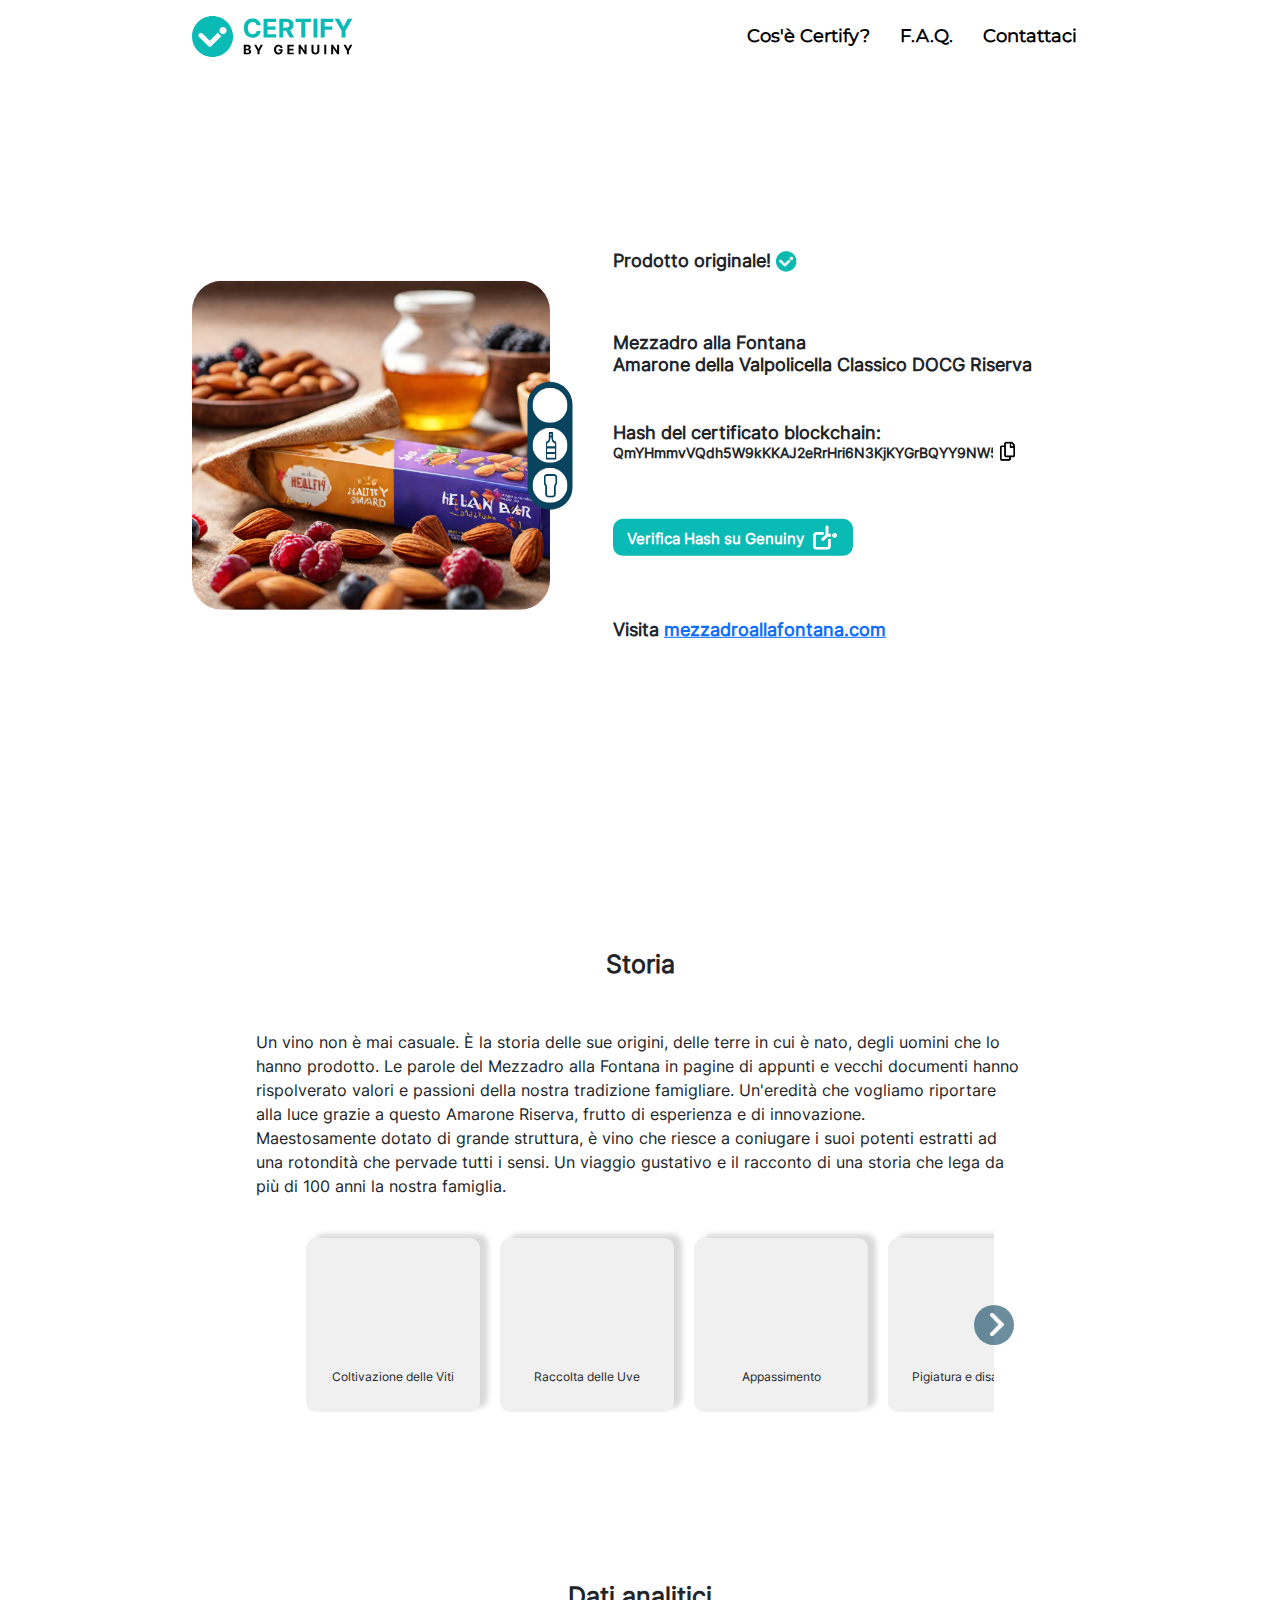
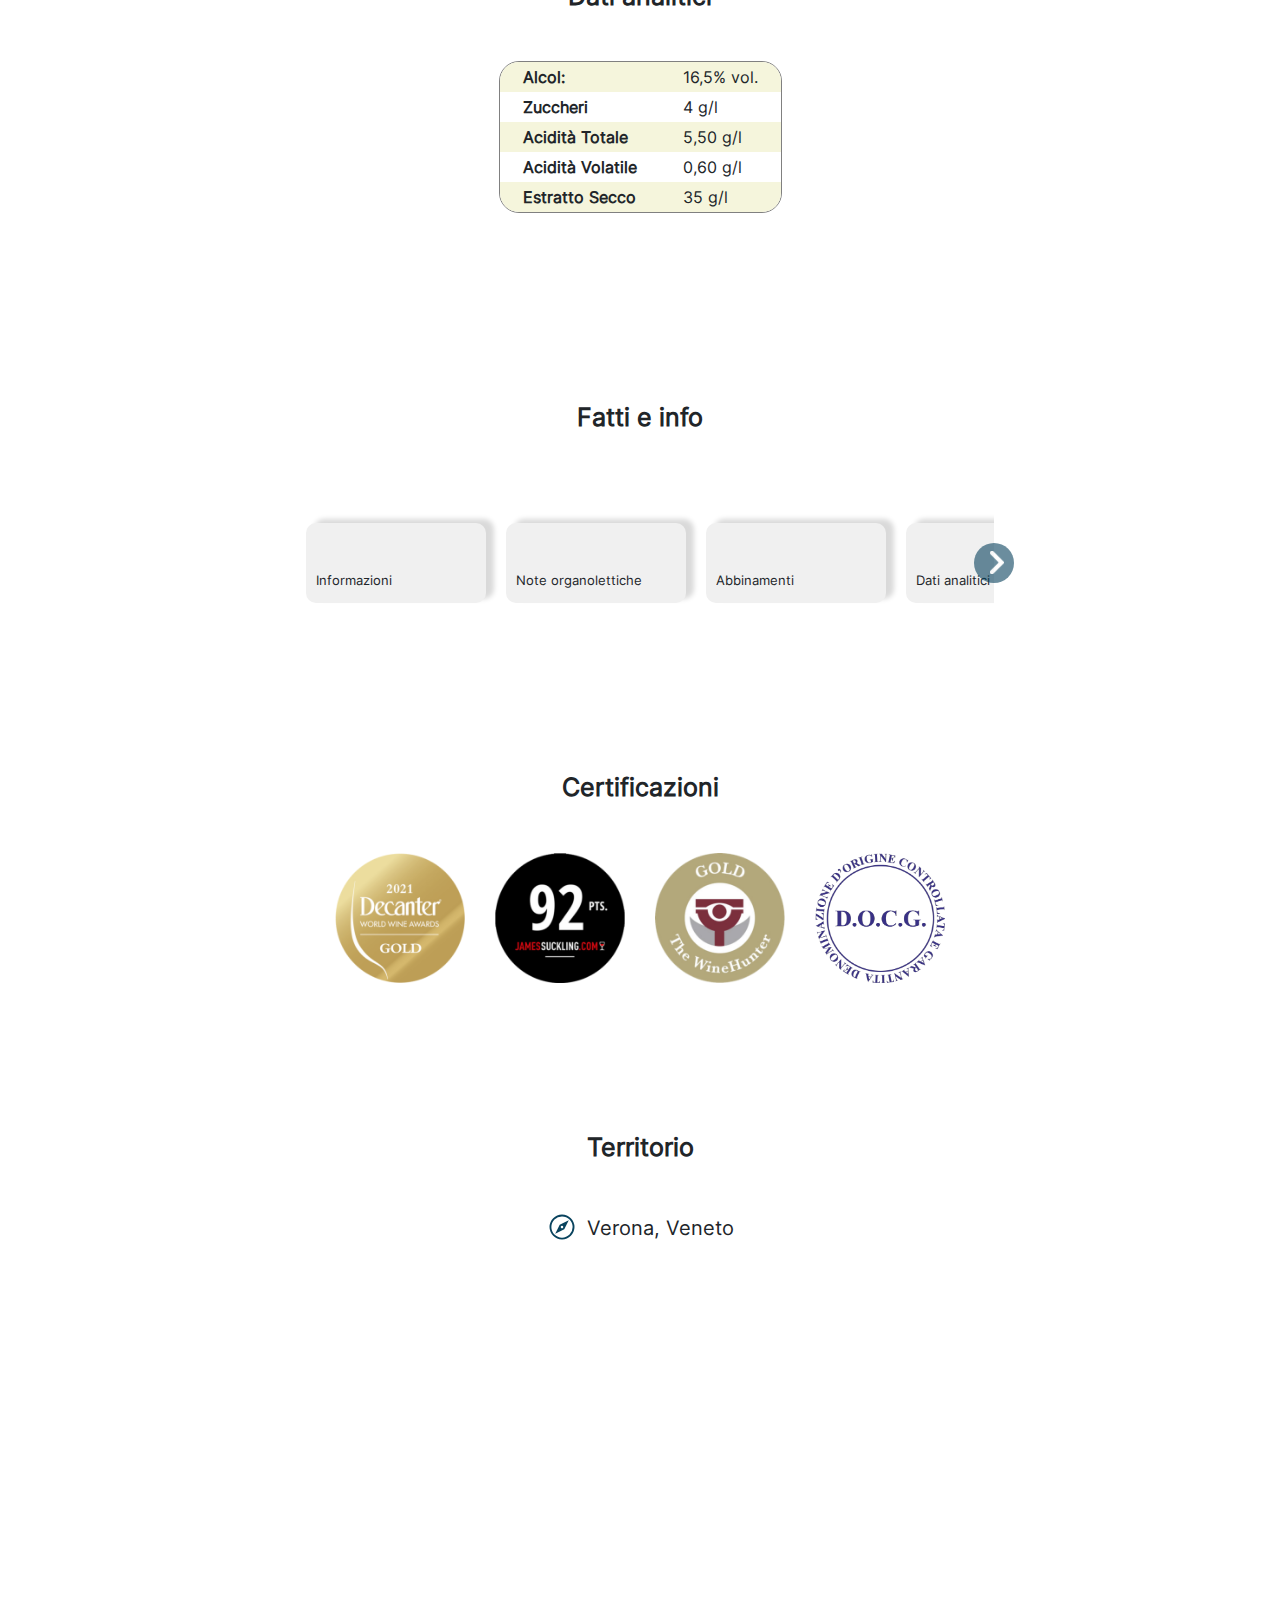
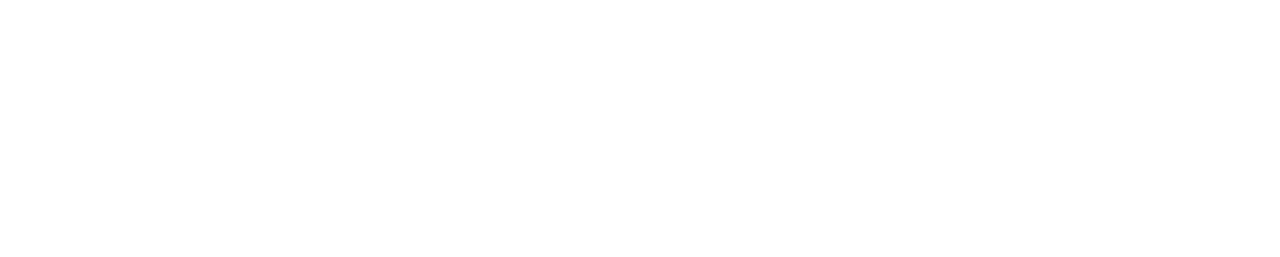
==== commit ca6da394: "d" ====
--- a/index.html
+++ b/index.html
@@ -344,8 +344,9 @@
 
 
         <section class="card">
-            <h1 class="title">Mappa</h1>
-            <iframe
+            <h1 class="title">Territorio</h1>
+            <h2 class="place-h2"><div class="place-icon"></div>Verona, Veneto</h2>
+            <iframe class="map"
                 width="600"
                 height="450"
                 style="border:0"
--- a/style/style.css
+++ b/style/style.css
@@ -2987,7 +2987,6 @@
   align-items: center;
 }
 .info-container .paragraph h2 div{
-  height: 100%;
   display: inline-block;
   width: 3rem;
   aspect-ratio: 1;
@@ -2995,6 +2994,8 @@
   position: relative;
   top: -1px;
 }
+
+
 .info-container .paragraph:nth-of-type(1) h2 div{
   background-image: url(../images/icons-info/info.svg);
 }
@@ -3030,6 +3031,29 @@
 
 .outer_container .flex_container_steps .steps_container .tab:nth-of-type(4) .tab_content div.icon {
   background-image: url(../images/icons-info/analytics.svg);
+}
+
+/* Map */
+h2.place-h2{
+  display: flex;
+  gap: 1rem;
+  align-items: center;
+  margin: 0 auto 1.4rem auto;
+}
+h2.place-h2 div.place-icon{
+  background-image: url(../images/icons/map.svg);
+  display: inline-block;
+  width: 3rem;
+  aspect-ratio: 1;
+  background-size: cover;
+  position: relative;
+  top: -1px;
+}
+iframe.map{
+  max-width: 100%;
+  display: block;
+  margin: auto;
+  border-radius: 1rem;
 }
 
 
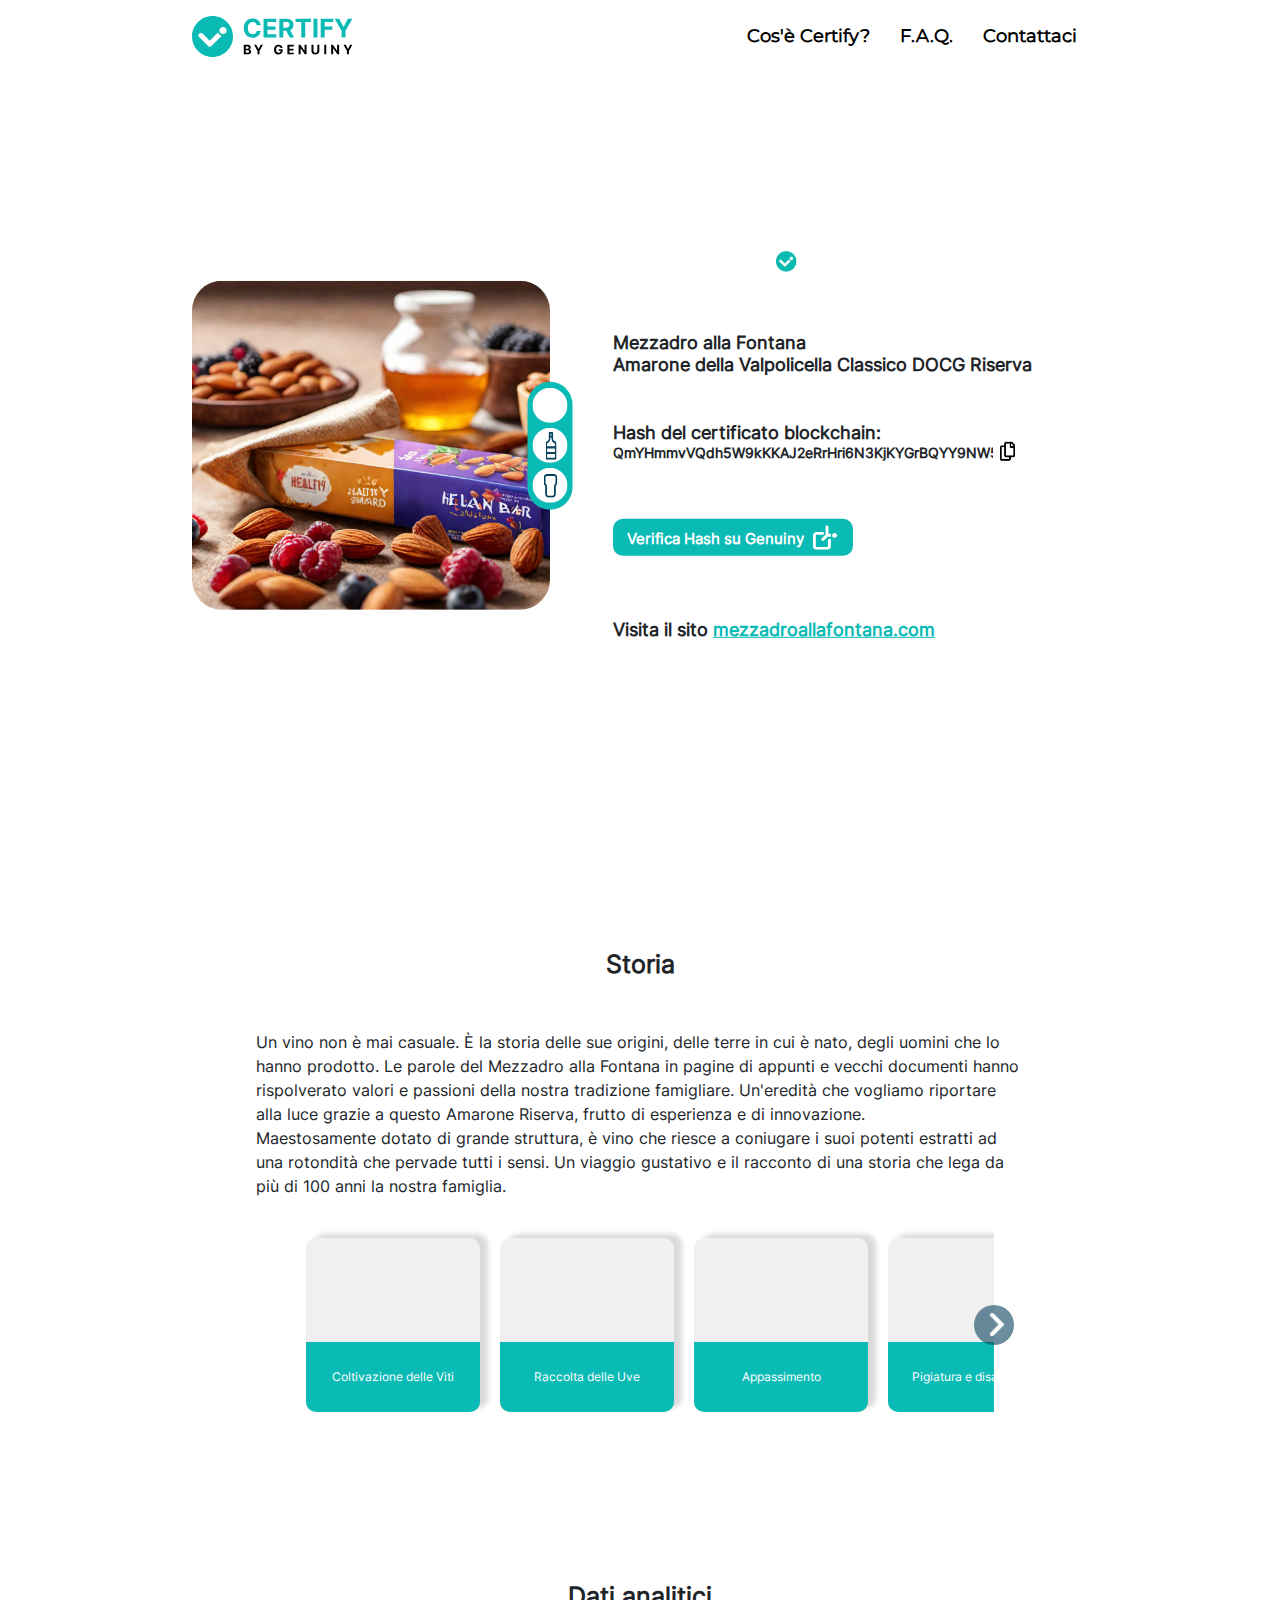
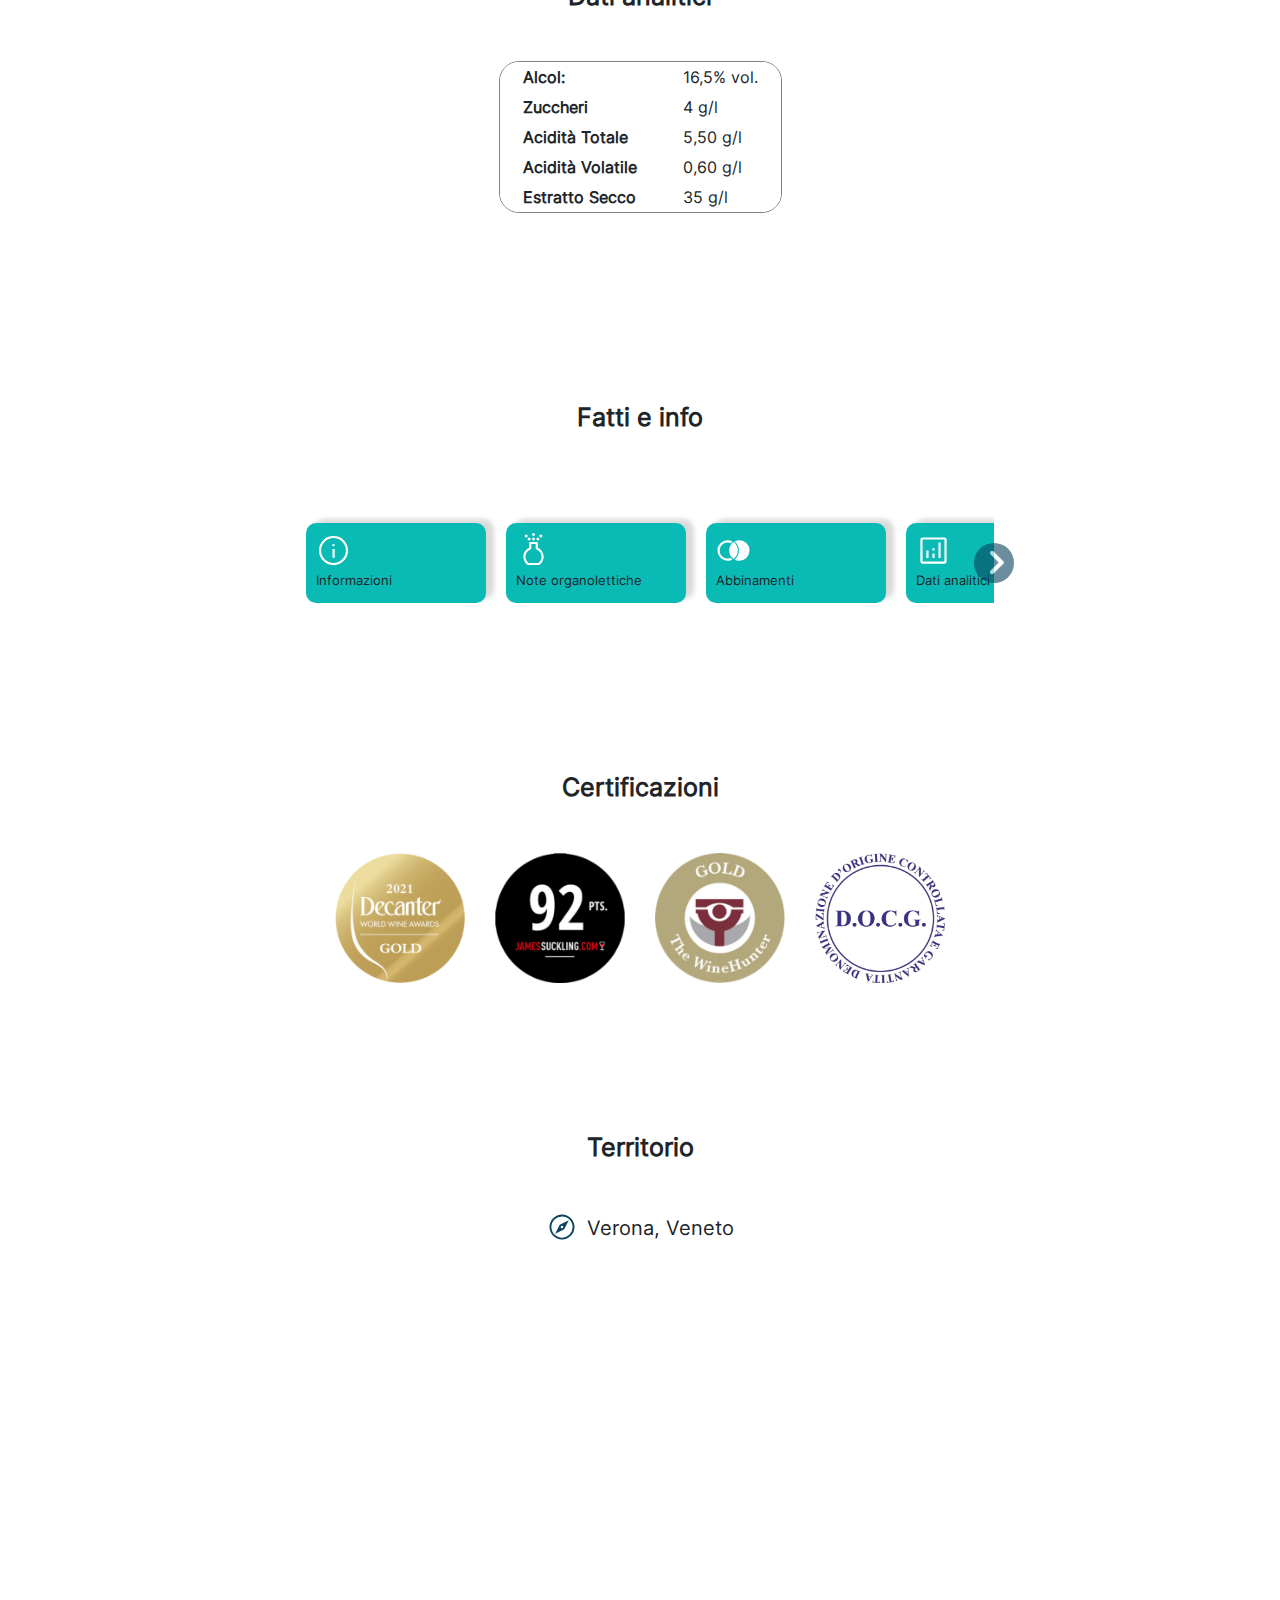
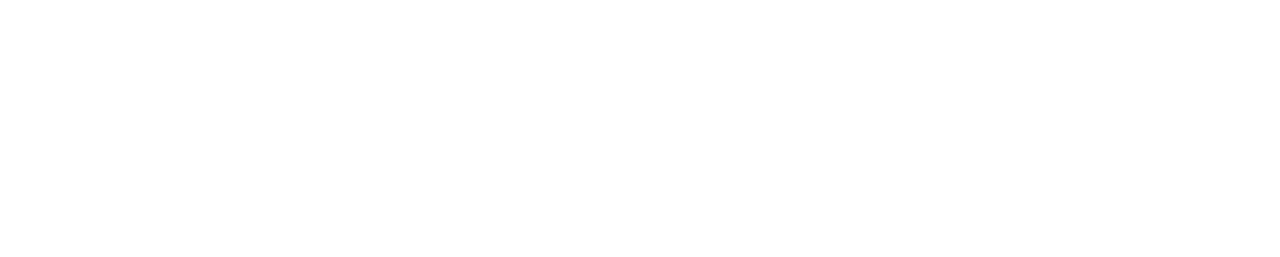
==== commit 2a25b769: "c" ====
--- a/index.html
+++ b/index.html
@@ -93,7 +93,7 @@
             </div>
         </nav>
         <nav class="mobile-nav">
-            <a class="page-link" href="cos'è Certify">Cos'è Certify?</a>
+            <a class="page-link" href="https://certify.genuiny.com/demo.html">Cos'è Certify?</a>
             <a class="page-link" href="F.A.Q.">F.A.Q.</a>
             <a class="page-link" href="contattaci">Contattaci</a>
             <div style="display: none;" class="grid-item dropdown-center dropdown language_group">
@@ -104,7 +104,7 @@
                     <div lang="ita" class="current-language-flex display_none"><span>IT</span><img class="lang_flag"
                             src="images/language-flags/ita_flag.svg"></div>
                     <div lang="slv" class="current-language-flex display_none"><span>SL</span><img class="lang_flag"
-                            src="images/language-flags/slv_flag.svg"></div>
+                            src="images/language-flags/slv_flavg.svg"></div>
                     <div lang="spa" class="current-language-flex display_none"><span>ES</span><img class="lang_flag"
                             src="images/language-flags/spa_flag.svg"></div>
                 </button>
@@ -159,7 +159,7 @@
                             fill="white" />
                     </svg>
                 </div>
-                <h1 class="grid_item right header_visit">Visita <a style="font-size: inherit;" href="https://mezzadroallafontana.com" target="_blank">mezzadroallafontana.com</a></h1>
+                <h1 class="grid_item right header_visit">Visita il sito <a style="font-size: inherit;" href="https://mezzadroallafontana.com" target="_blank">mezzadroallafontana.com</a></h1>
             </div>
         </header>
 
--- a/style/style.css
+++ b/style/style.css
@@ -1903,7 +1903,7 @@
   height: fit-content;
   max-height: 13rem;
   width: 4.5rem;
-  background: #09435e;
+  background: #0abab5;
   position: absolute;
   border-radius: 99rem;
   top: 34%;
@@ -1963,8 +1963,9 @@
   grid-area: 1 / 1 / 2 / 2;
   width: 125%;
   /* 1.25 * 0.80 (parent width) */
-  background: #0abab560;
+  background: #0abab5;
   padding: 0.6rem 0;
+  color: white;
 }
 
 .header_image {
@@ -2021,7 +2022,9 @@
   }
 }
 
-
+.header_visit a{
+  color: #0abab5
+}
 
 header.choice {
   padding-top: 63px;
@@ -2715,7 +2718,7 @@
 }
 
 .nutritional_table tbody tr:nth-of-type(odd) {
-  background: beige;
+  background: white;
 }
 
 
@@ -2892,6 +2895,7 @@
   gap: 1rem;
   height: 40%;
   padding-right: .5rem;
+  background: #0abab5;
 }
 
 .outer_container .flex_container_steps .steps_container .step div.step_text p {
@@ -2901,6 +2905,7 @@
   padding: 1rem .5rem 1rem 1rem;
   display: inline-block;
   margin: auto;
+  color: white;
 }
 
 /* to set the width of the track */
@@ -2935,7 +2940,7 @@
   min-width: 180px;
   min-height: 60px;
   height: 8rem;
-  background-color: #f0f0f0;
+  background-color: #0abab5;
   border-radius: 1rem;
   overflow: hidden;
   box-shadow: 8px -4px 5px 0px #00000026;
@@ -3087,13 +3092,14 @@
   width: 100%;
   padding-right: 10%;
   padding-left: 10%;
-  min-height: calc(100vh - 125px);
+  min-height: 700px;
 }
 @media (min-width: 1024px){
   div.general_left_container .full-page{
     width: 100%;
     padding-right: 15%;
     padding-left: 15%;
+    min-height: calc(100vh - 125px);
   }
 }
 div.general_left_container .full-page .paragraph .title-info{
@@ -3108,7 +3114,8 @@
   margin-bottom: 4rem;
 }
 div.general_left_container .full-page div.paragraph:last-of-type{
-  margin-bottom: 7rem;
+  margin-bottom: 0rem;
+  padding-bottom: 7rem;
 }
 
 div.general_left_container button.back_btn{
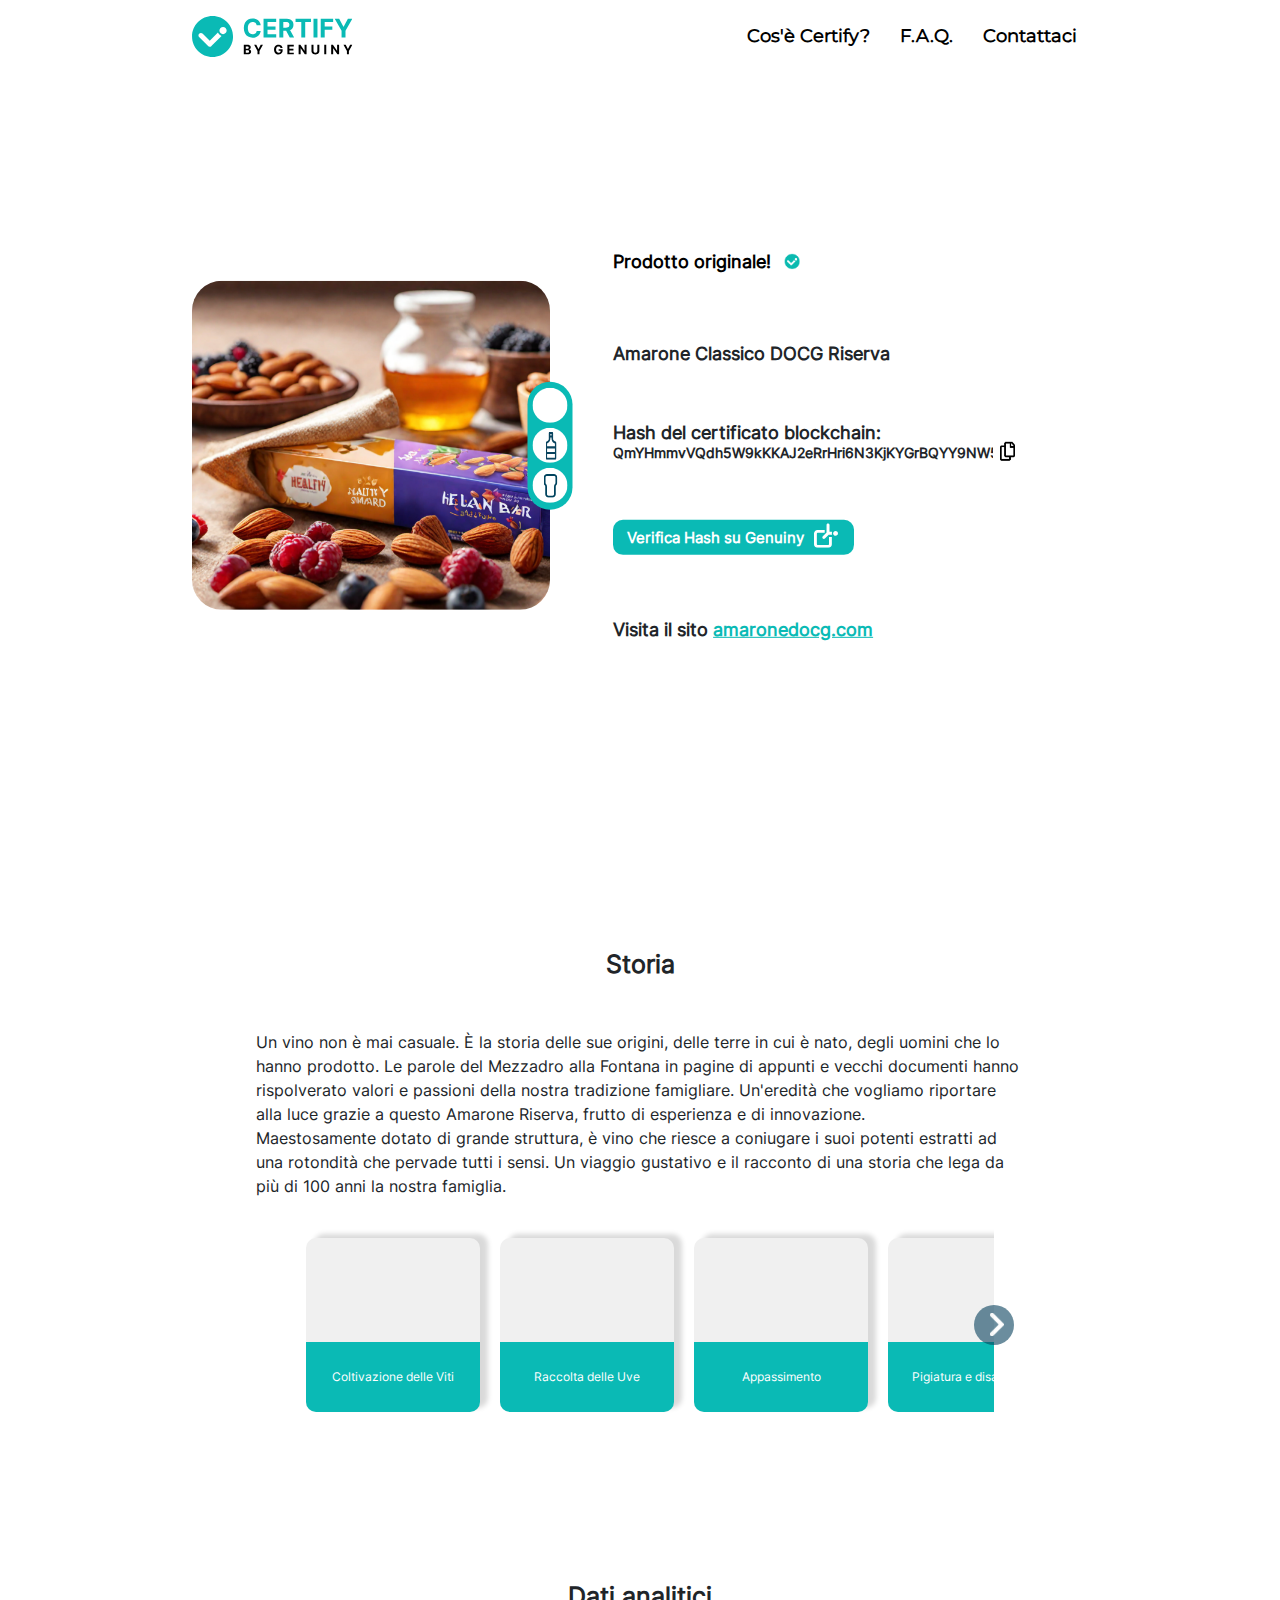
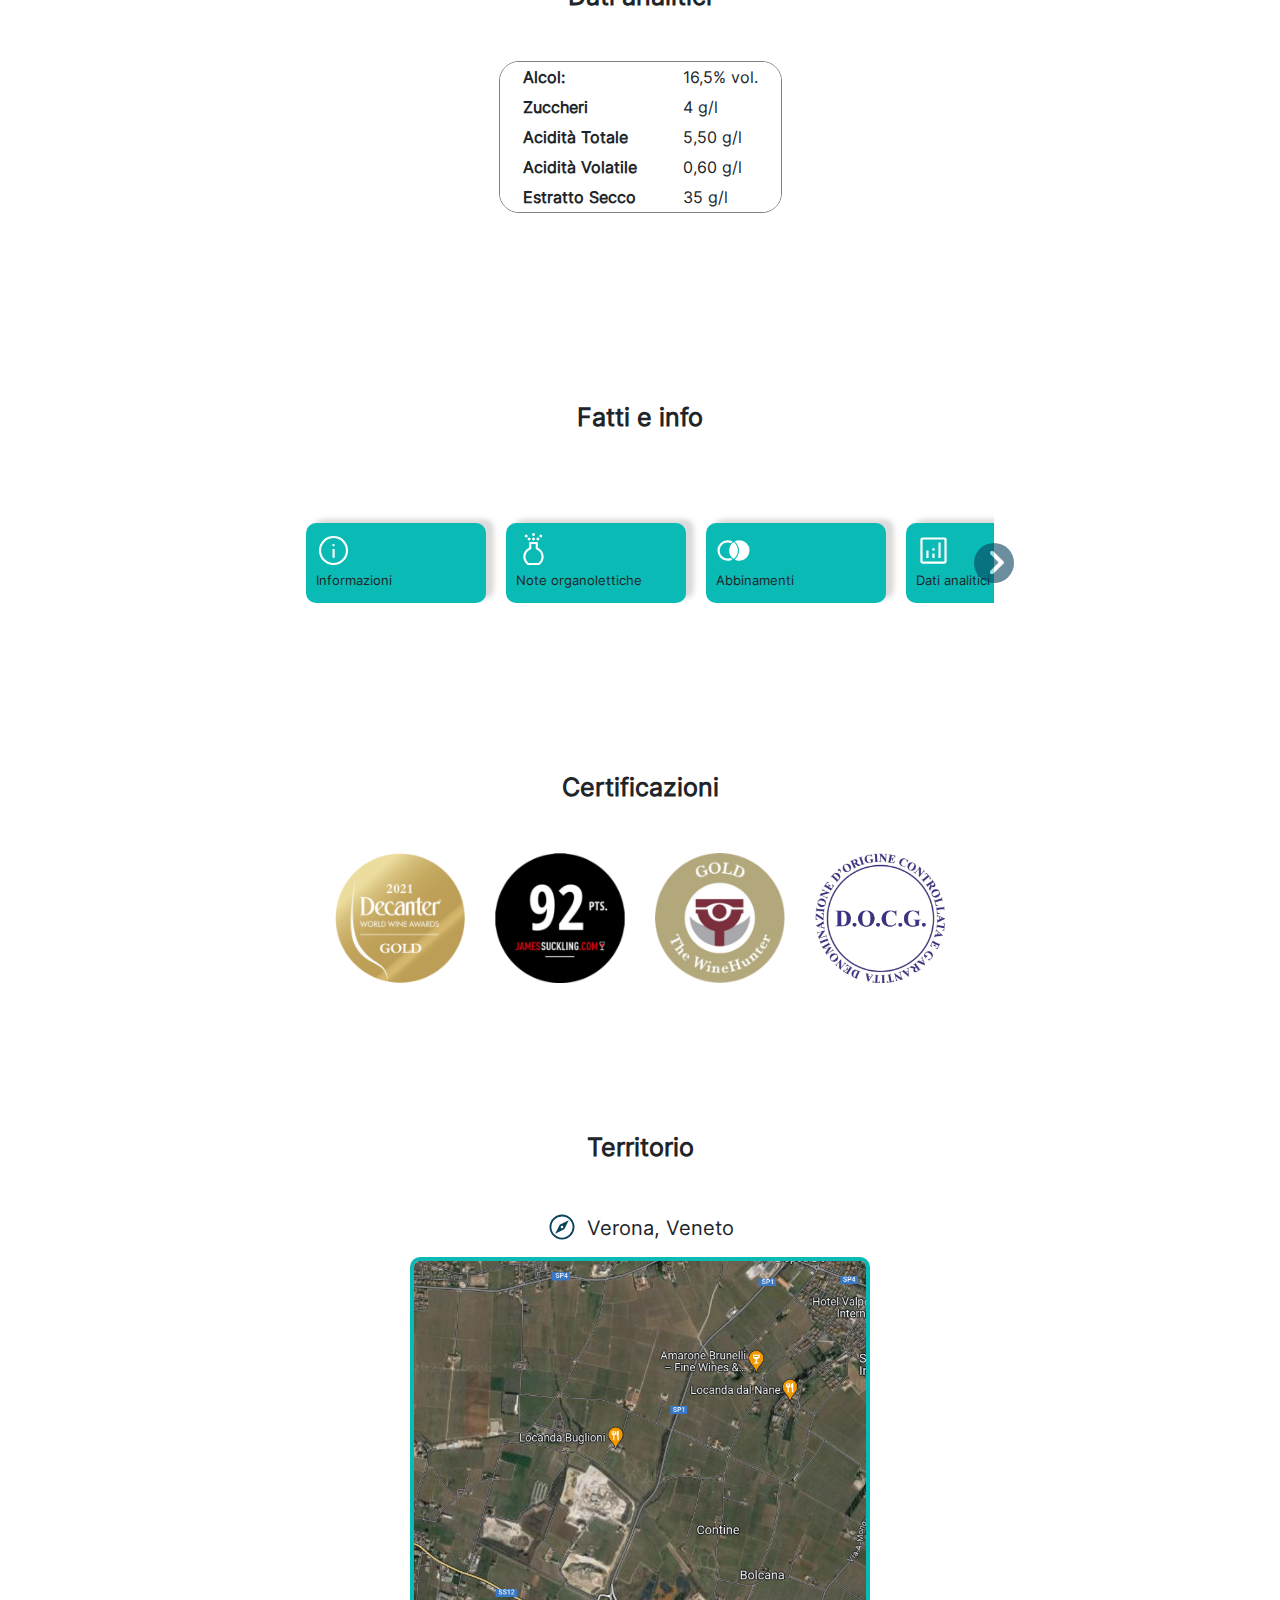
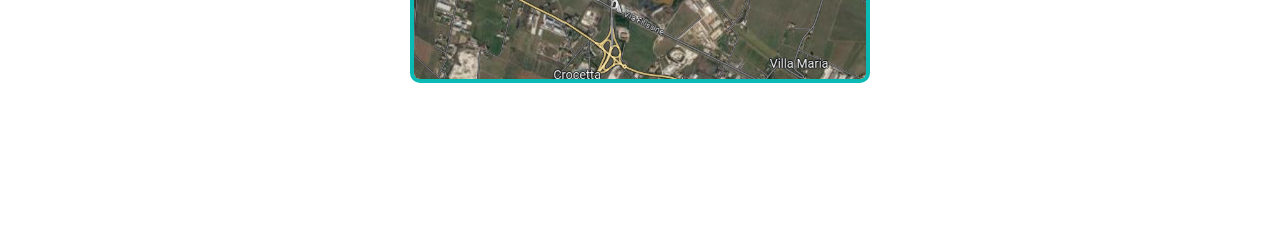
==== commit a7375cf3: "d" ====
--- a/index.html
+++ b/index.html
@@ -137,8 +137,11 @@
                     <div id="13" onclick="open_steps(this);" class="button bottle"></div>
                 </div>
                 <img class="left grid_item header_image" src="images/product.png">
-                <h1 class="grid_item right header_original_product">Prodotto originale!<img src="images/brandmark.png"></h1>
-                <h1 class="grid_item right header_product_name">Mezzadro alla Fontana<br>Amarone della Valpolicella Classico DOCG Riserva</h1>
+                <div class="grid-item right header_original_product">
+                    <h1>Prodotto originale!</h1>
+                    <div class="brandmark"></div>
+                </div>
+                <h1 class="grid_item right header_product_name">Amarone Classico DOCG Riserva</h1>
                 <h1 class="grid_item right header_hash">Hash del certificato blockchain:<br><span
                         class="no-wrap inherit"><span id="hash"
                             style="font-size: 0.8em; user-select: all;">QmYHmmvVQdh5W9kKKAJ2eRrHri6N3KjKYGrBQYY9NW5jwF</span><img
@@ -159,7 +162,7 @@
                             fill="white" />
                     </svg>
                 </div>
-                <h1 class="grid_item right header_visit">Visita il sito <a style="font-size: inherit;" href="https://mezzadroallafontana.com" target="_blank">mezzadroallafontana.com</a></h1>
+                <h1 class="grid_item right header_visit">Visita il sito <a style="font-size: inherit;" href="#" target="_blank">amaronedocg.com</a></h1>
             </div>
         </header>
 
@@ -346,16 +349,7 @@
         <section class="card">
             <h1 class="title">Territorio</h1>
             <h2 class="place-h2"><div class="place-icon"></div>Verona, Veneto</h2>
-            <iframe class="map"
-                width="600"
-                height="450"
-                style="border:0"
-                loading="lazy"
-                allowfullscreen
-                referrerpolicy="no-referrer-when-downgrade"
-                src="https://www.google.com/maps/embed/v1/place?key=API_KEY
-                &q=Space+Needle,Seattle+WA">
-            </iframe>
+            <img class="map" src="images/map.png" alt="map">    
         </section>
        
        
--- a/style/style.css
+++ b/style/style.css
@@ -1959,13 +1959,26 @@
   margin-bottom: 0;
 }
 
-header.choice .header_container h1.header_original_product {
+header.choice .header_container .header_original_product {
   grid-area: 1 / 1 / 2 / 2;
   width: 125%;
   /* 1.25 * 0.80 (parent width) */
   background: #0abab5;
   padding: 0.6rem 0;
   color: white;
+  display: flex;
+  justify-content: center;
+  padding: 1rem 0;
+}
+
+@media (min-width: 1024px){
+  header.choice .header_container .header_original_product {
+    justify-content: start;
+    padding: 0;
+  }
+}
+header.choice .header_container .header_original_product h1{
+  width: fit-content;
 }
 
 .header_image {
@@ -1998,11 +2011,12 @@
     padding: 0;
   }
 
-  header.choice .header_container h1.header_original_product {
+  header.choice .header_container .header_original_product {
     grid-area: 1 / 2 / 2 / 3;
     width: 100%;
     padding: 0;
     background: none;
+    color: black;
   }
   header.choice .header_container h1.header_product_name {
     grid-area: 2 / 2 / 3 / 3
@@ -2056,8 +2070,22 @@
   }
 }
 
-header.choice .header_container h1:nth-of-type(1) img {
-  height: 3rem;
+header.choice .header_container .header_original_product div.brandmark{
+  height: 2rem;
+  aspect-ratio: 1;
+  background-image: url(../images/brandmark-w.png);
+  margin-left: 1rem; 
+  display: inline-block;
+  background-position: center;
+  background-size: 100%;
+  background-repeat: no-repeat;
+}
+
+@media (min-width: 1024px) {
+  header.choice .header_container .header_original_product div.brandmark{
+    background-image: url(../images/brandmark.png);
+    height: 2.2rem;
+  }
 }
 
 header.choice .header_hash img {
@@ -2092,13 +2120,13 @@
 }
 
 @media (min-width: 1024px) {
-  header.choice .header_container h1:nth-of-type(3) {
+  header.choice .header_container h1:nth-of-type(2) {
     margin: auto;
   }
 }
 
 @media (min-width: 1024px) {
-  header.choice .header_container h1:nth-of-type(3) {
+  header.choice .header_container h1:nth-of-type(2) {
     margin: 0;
   }
 }
@@ -2118,14 +2146,15 @@
   width: auto;
   position: relative;
   top: -2px;
-  margin-left: .4rem;
+  margin-left: 1rem;
 }
 
 header.choice .header_container div.verify_in_genuiny {
   background: #0abab5;
   width: fit-content;
   padding: 2% 4%;
-  display: inline-block;
+  display: flex;
+  align-items: center;
   color: white;
   border-radius: 1rem;
 }
@@ -3002,16 +3031,16 @@
 
 
 .info-container .paragraph:nth-of-type(1) h2 div{
-  background-image: url(../images/icons-info/info.svg);
+  background-image: url(../images/icons-info/info-blue.svg);
 }
 .info-container .paragraph:nth-of-type(2) h2 div{
-  background-image: url(../images/icons-info/smell.svg);
+  background-image: url(../images/icons-info/smell-blue.svg);
 }
 .info-container .paragraph:nth-of-type(3) h2 div{
-  background-image: url(../images/icons-info/pair.svg);
+  background-image: url(../images/icons-info/pair-blue.svg);
 }
 .info-container .paragraph:nth-of-type(4) h2 div{
-  background-image: url(../images/icons-info/analytics.svg);
+  background-image: url(../images/icons-info/analytics-blue.svg);
 }
 
 .outer_container .flex_container_steps .steps_container .tab:nth-of-type(2) .tab_content {
@@ -3054,11 +3083,12 @@
   position: relative;
   top: -1px;
 }
-iframe.map{
+img.map{
   max-width: 100%;
   display: block;
   margin: auto;
   border-radius: 1rem;
+  border: 4px solid #0abab5;
 }
 
 
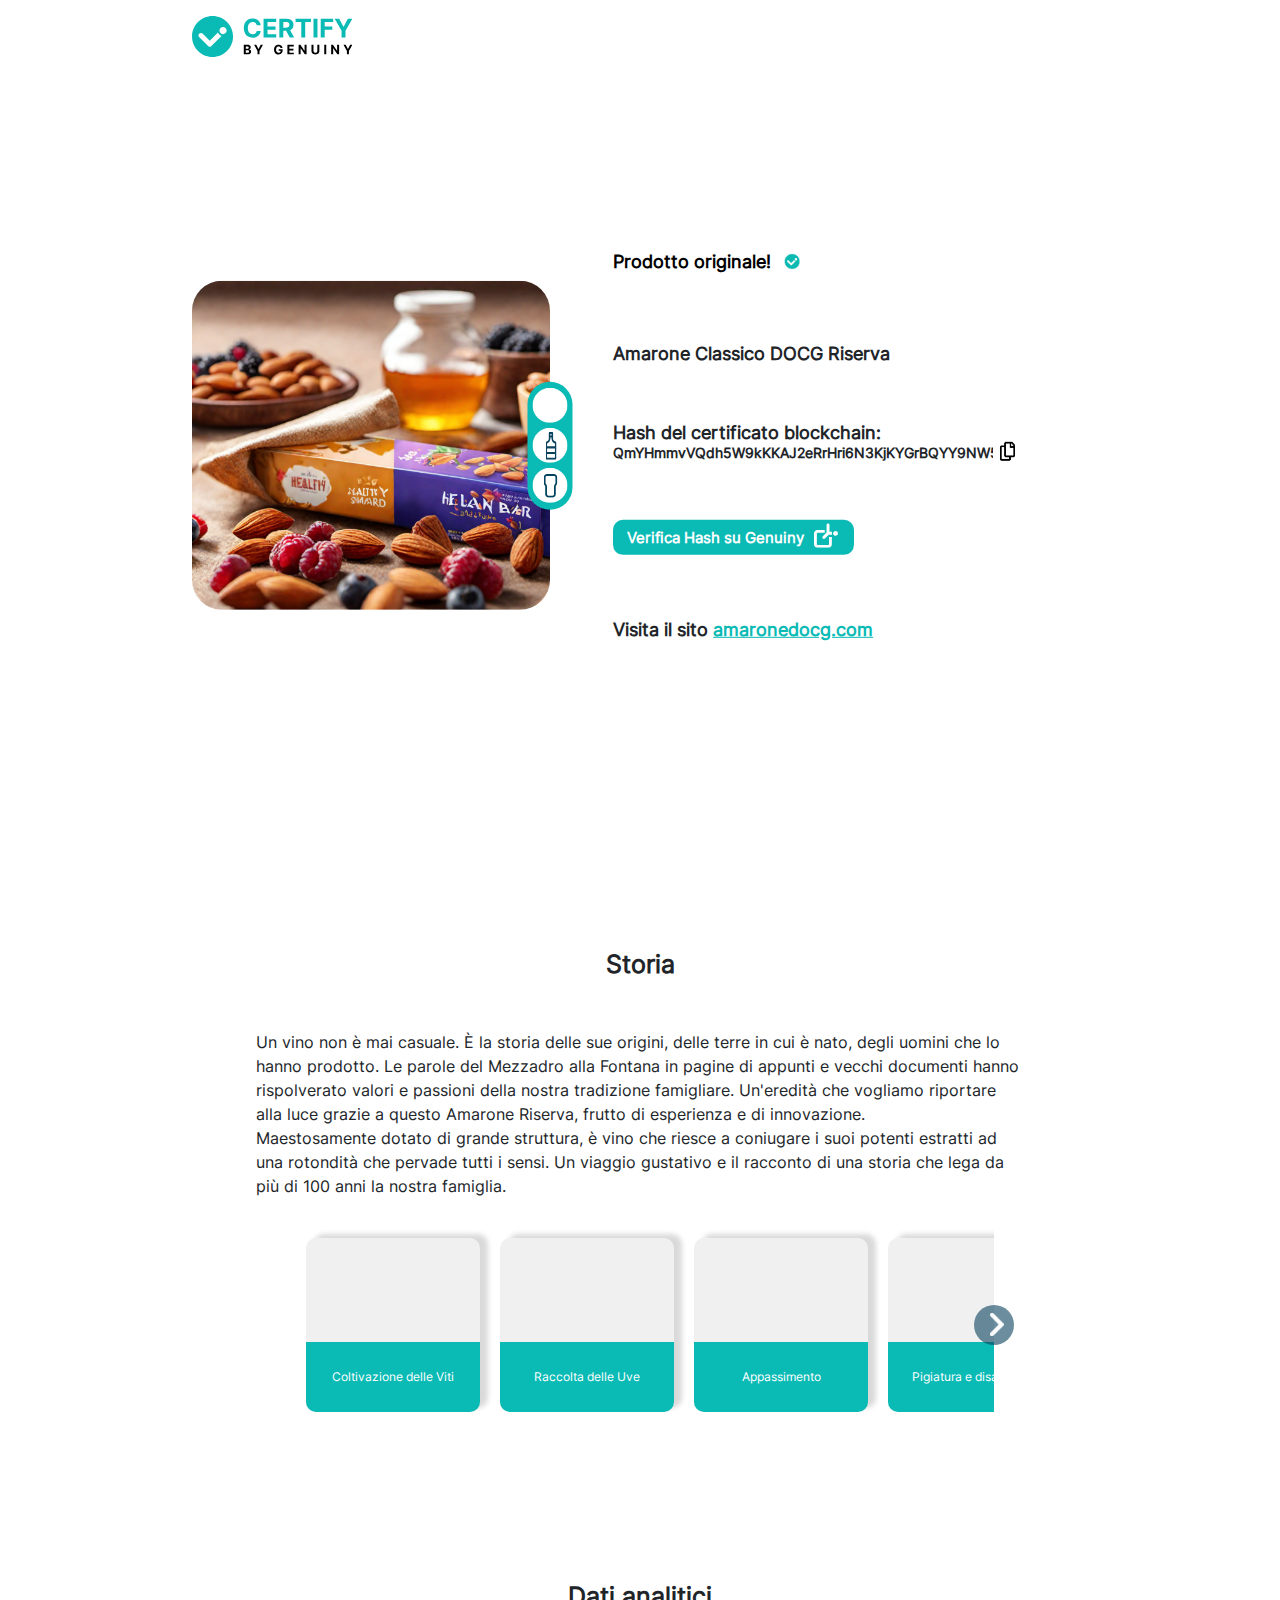
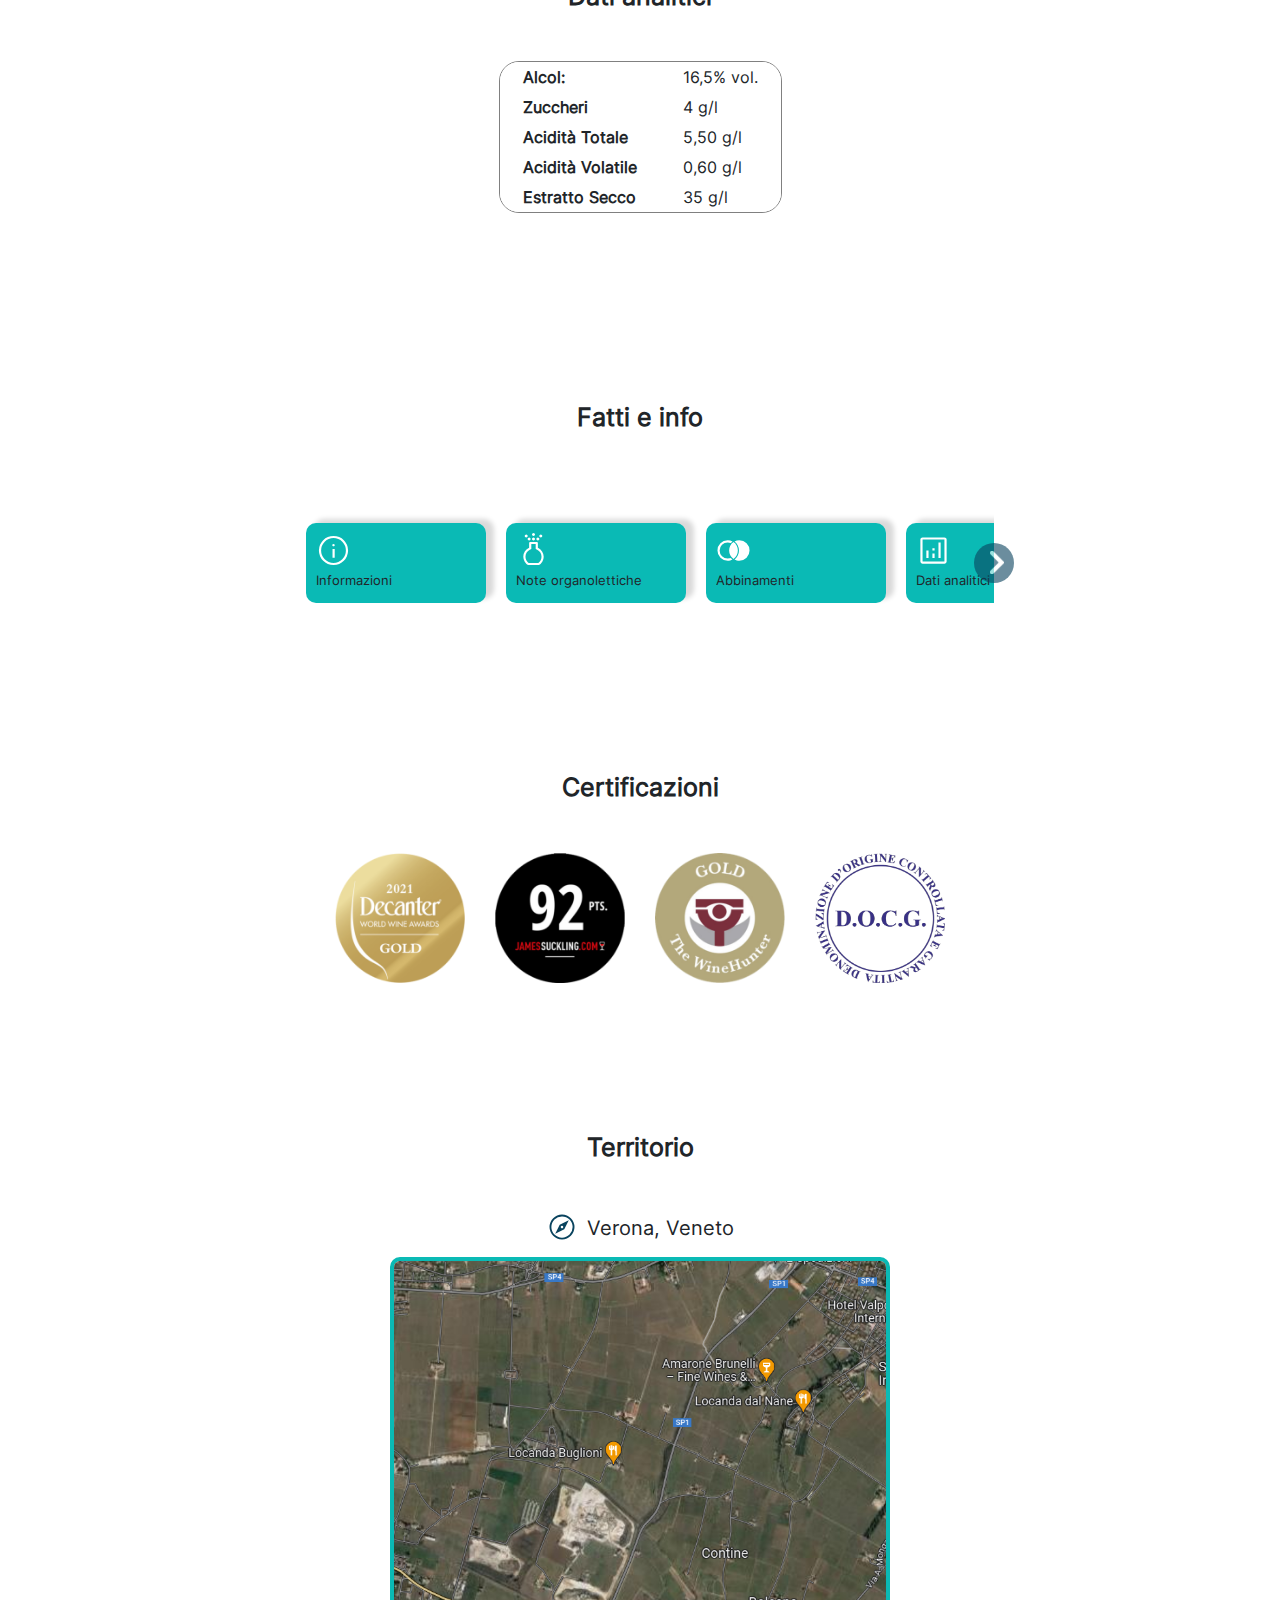
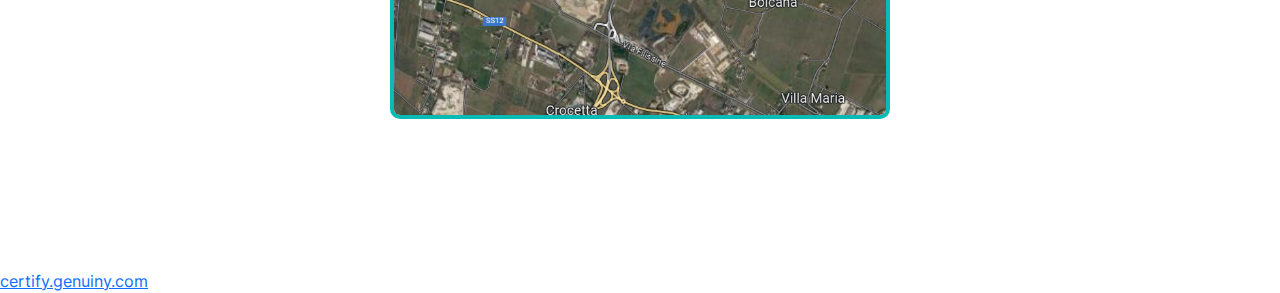
==== commit 5c4a5d89: "wdfw" ====
--- a/index.html
+++ b/index.html
@@ -51,7 +51,7 @@
                         <image id="logo_svg_image" xlink:href="images/logo_certify_on_light.svg" src="yourfallback.png" width="100%" height="100%"/>
                     </svg>
                 </a></div>
-                <div class="menu"><a class="page-link" href="https://certify.genuiny.com/demo.html">Cos'è Certify?</a>
+                <div class="menu" style="display: none;"><a class="page-link" href="https://certify.genuiny.com/demo.html">Cos'è Certify?</a>
                     <a class="page-link" href="#">F.A.Q.</a><a class="page-link"
                         href="#">Contattaci</a>
                     <div style="display: none;" class="grid-item dropdown-center dropdown language_group"
@@ -85,7 +85,7 @@
                     </div>
                 </div>
 
-                <button class="hamburger" onclick="hamburger_click();">
+                <button class="hamburger" onclick="hamburger_click();" style="display: none;">
                     <span></span>
                     <span></span>
                     <span></span>
@@ -540,8 +540,9 @@
     </main>
 
 
-    <footer>
-    </footer>
+    <div class="footer-link">
+        <a target="_blank" href="https://certify.genuiny.com/">certify.genuiny.com</a>
+    </div>
 
     <!----- BOOTSTRAP ------->
     <script src="https://cdn.jsdelivr.net/npm/@popperjs/core@2.11.5/dist/umd/popper.min.js"
--- a/style/style.css
+++ b/style/style.css
@@ -2772,9 +2772,12 @@
 }
 
 img.map {
-  width: 60%;
+  width: 90%;
   margin: auto;
   display: block;
+  max-width: 500px;
+  border-radius: 1rem;
+  border: 4px solid #0abab5;
 }
 
 
@@ -3083,13 +3086,6 @@
   position: relative;
   top: -1px;
 }
-img.map{
-  max-width: 100%;
-  display: block;
-  margin: auto;
-  border-radius: 1rem;
-  border: 4px solid #0abab5;
-}
 
 
 
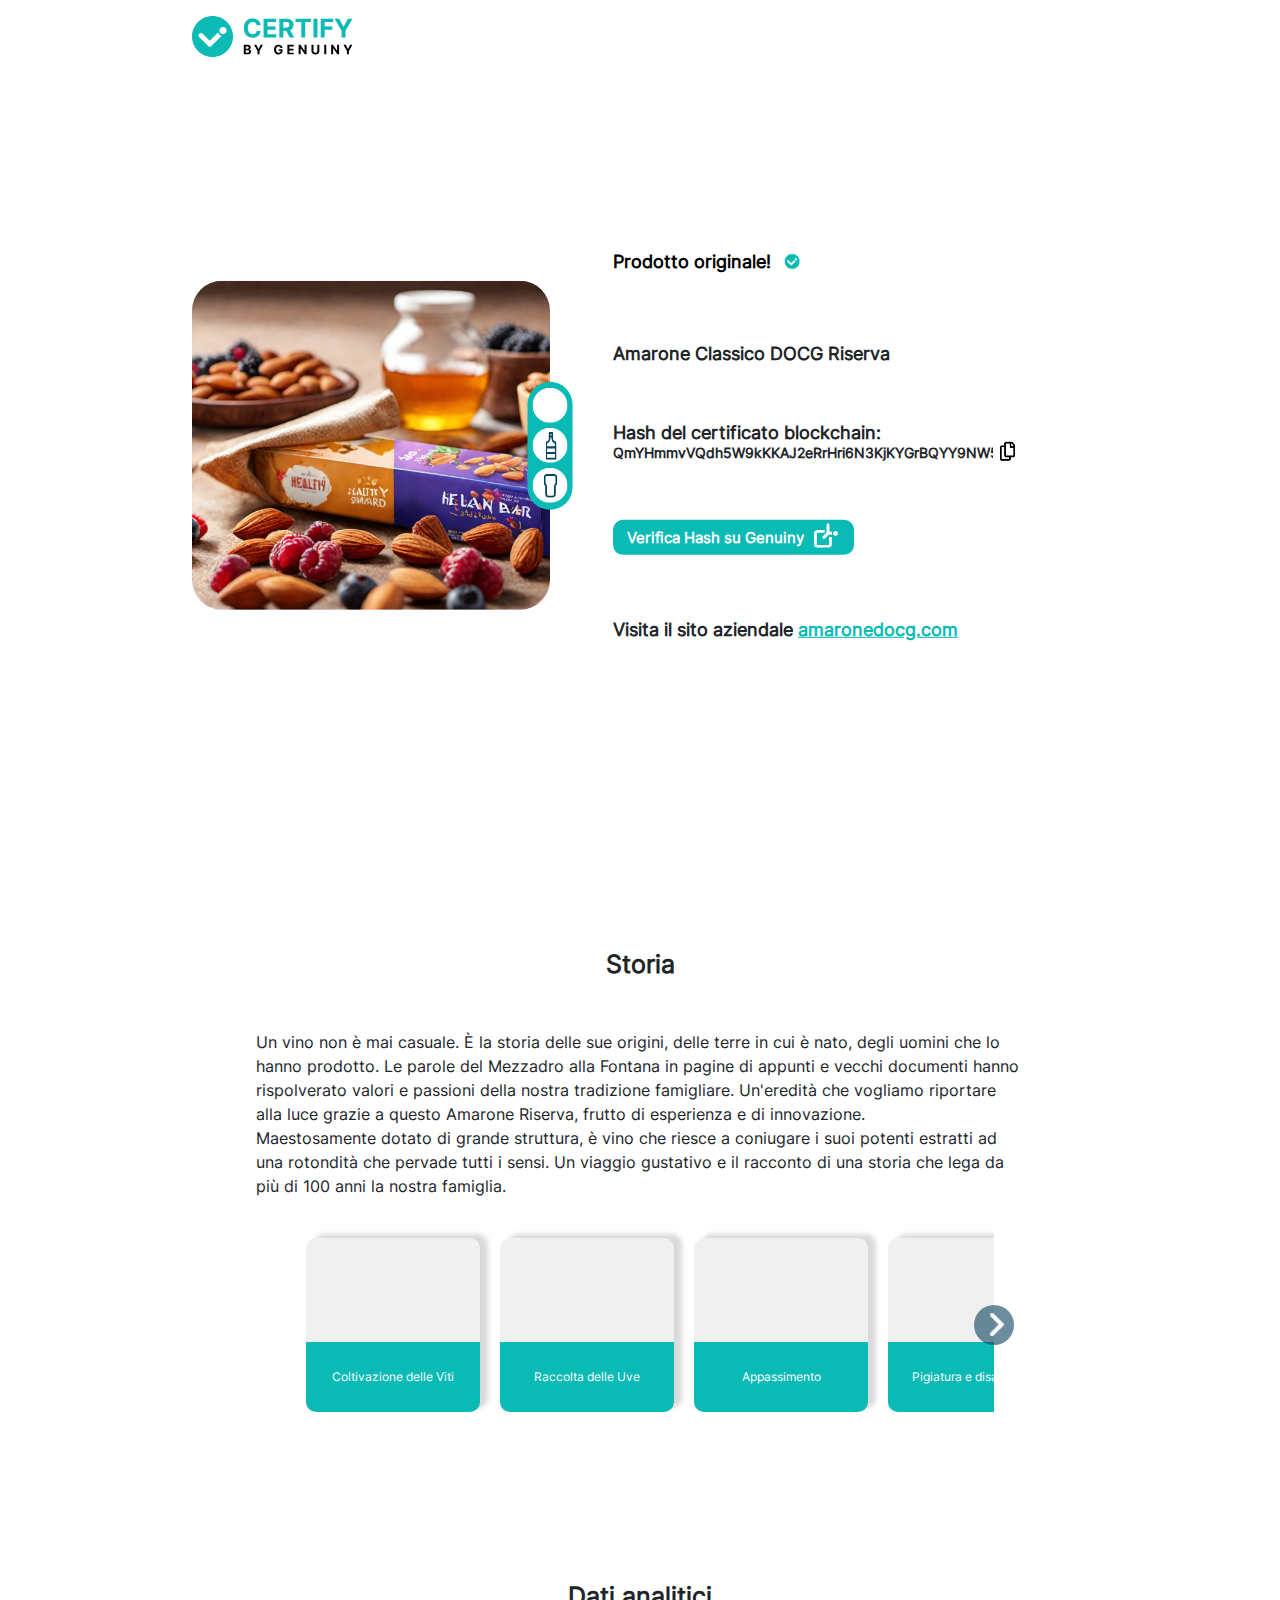
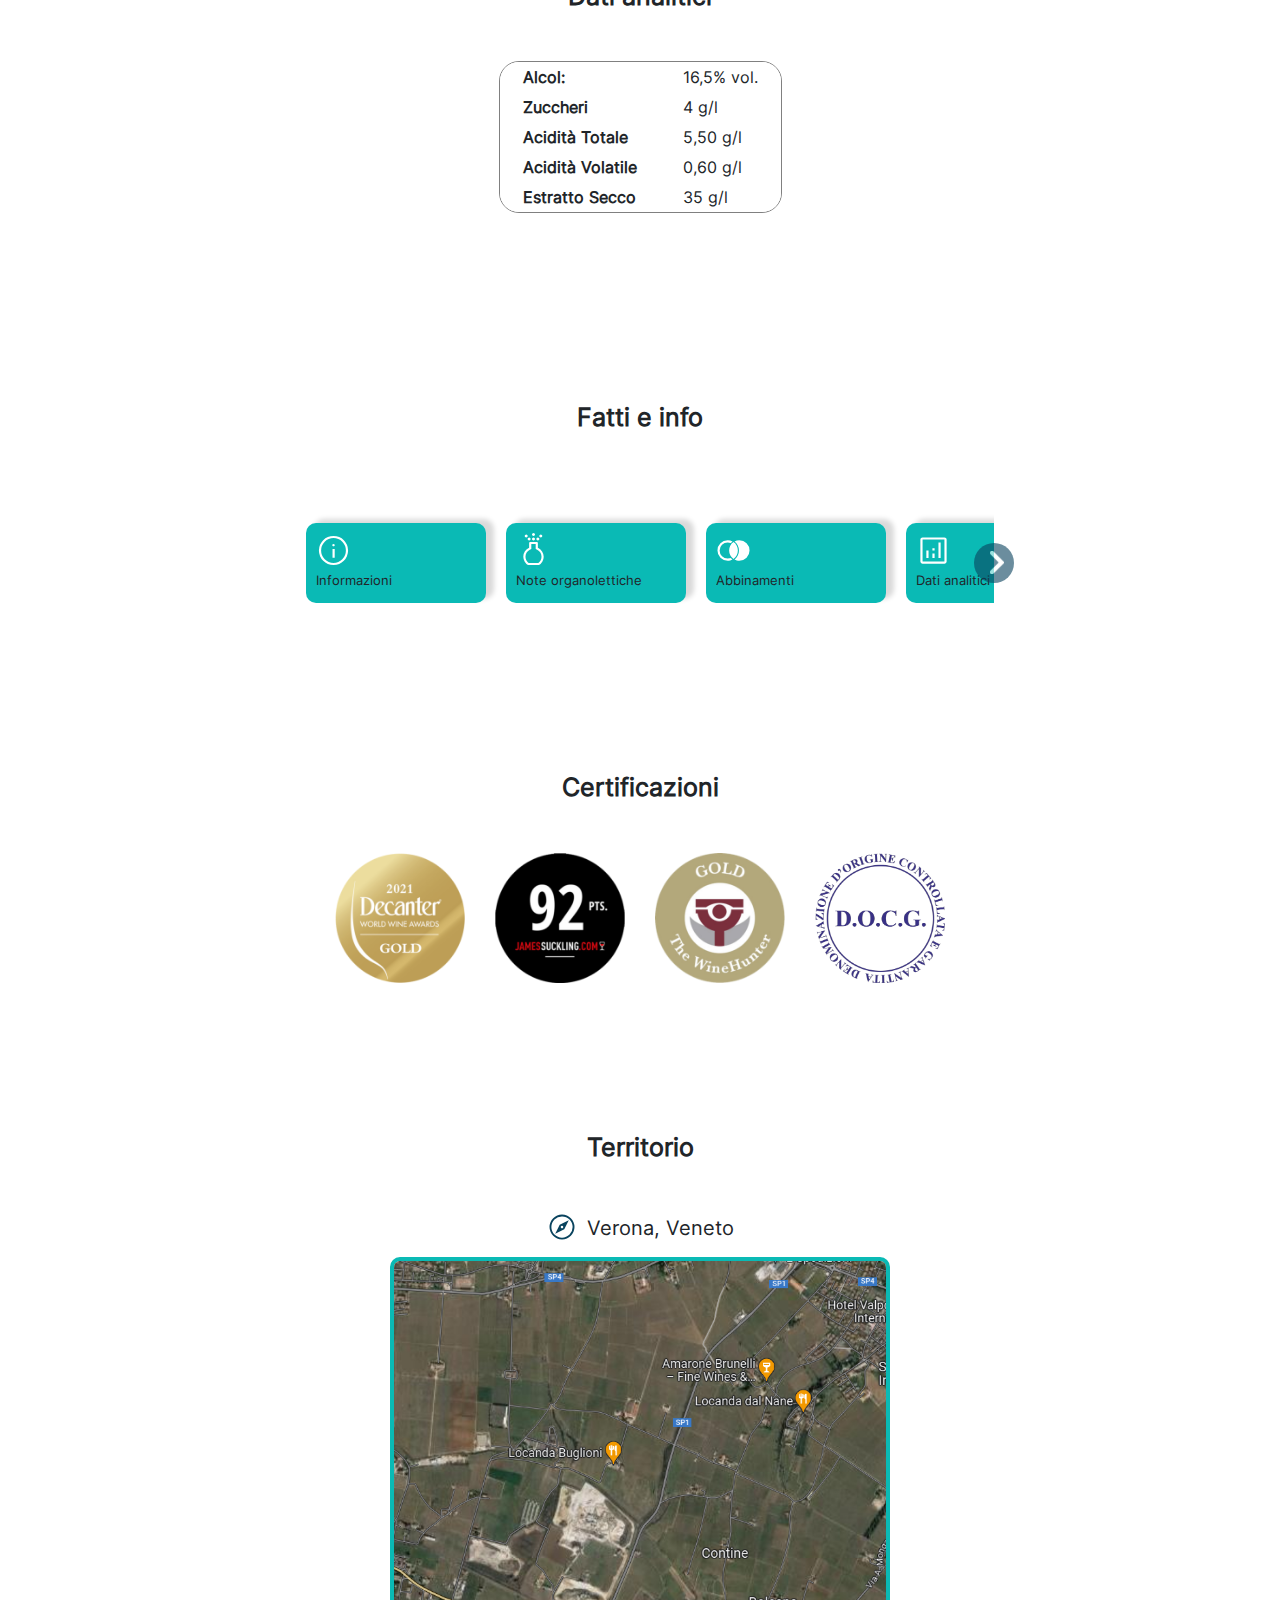
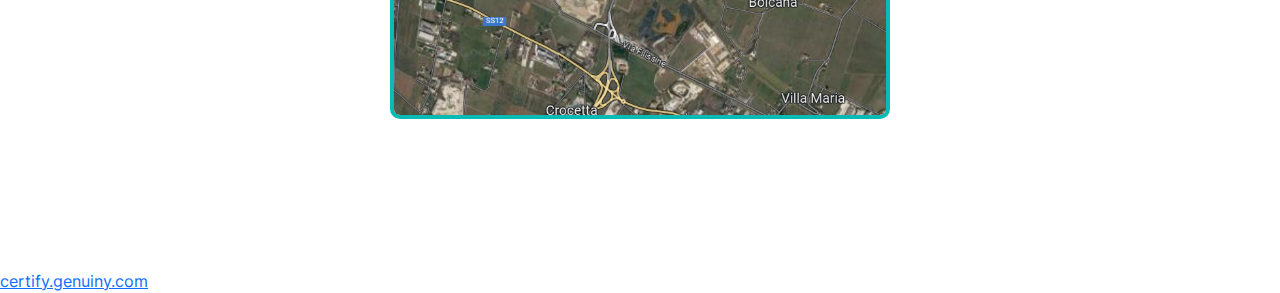
==== commit 34b308e3: "n" ====
--- a/index.html
+++ b/index.html
@@ -162,7 +162,7 @@
                             fill="white" />
                     </svg>
                 </div>
-                <h1 class="grid_item right header_visit">Visita il sito <a style="font-size: inherit;" href="#" target="_blank">amaronedocg.com</a></h1>
+                <h1 class="grid_item right header_visit">Visita il sito aziendale <a style="font-size: inherit;" href="amaronedocg.html" target="_blank">amaronedocg.com</a></h1>
             </div>
         </header>
 
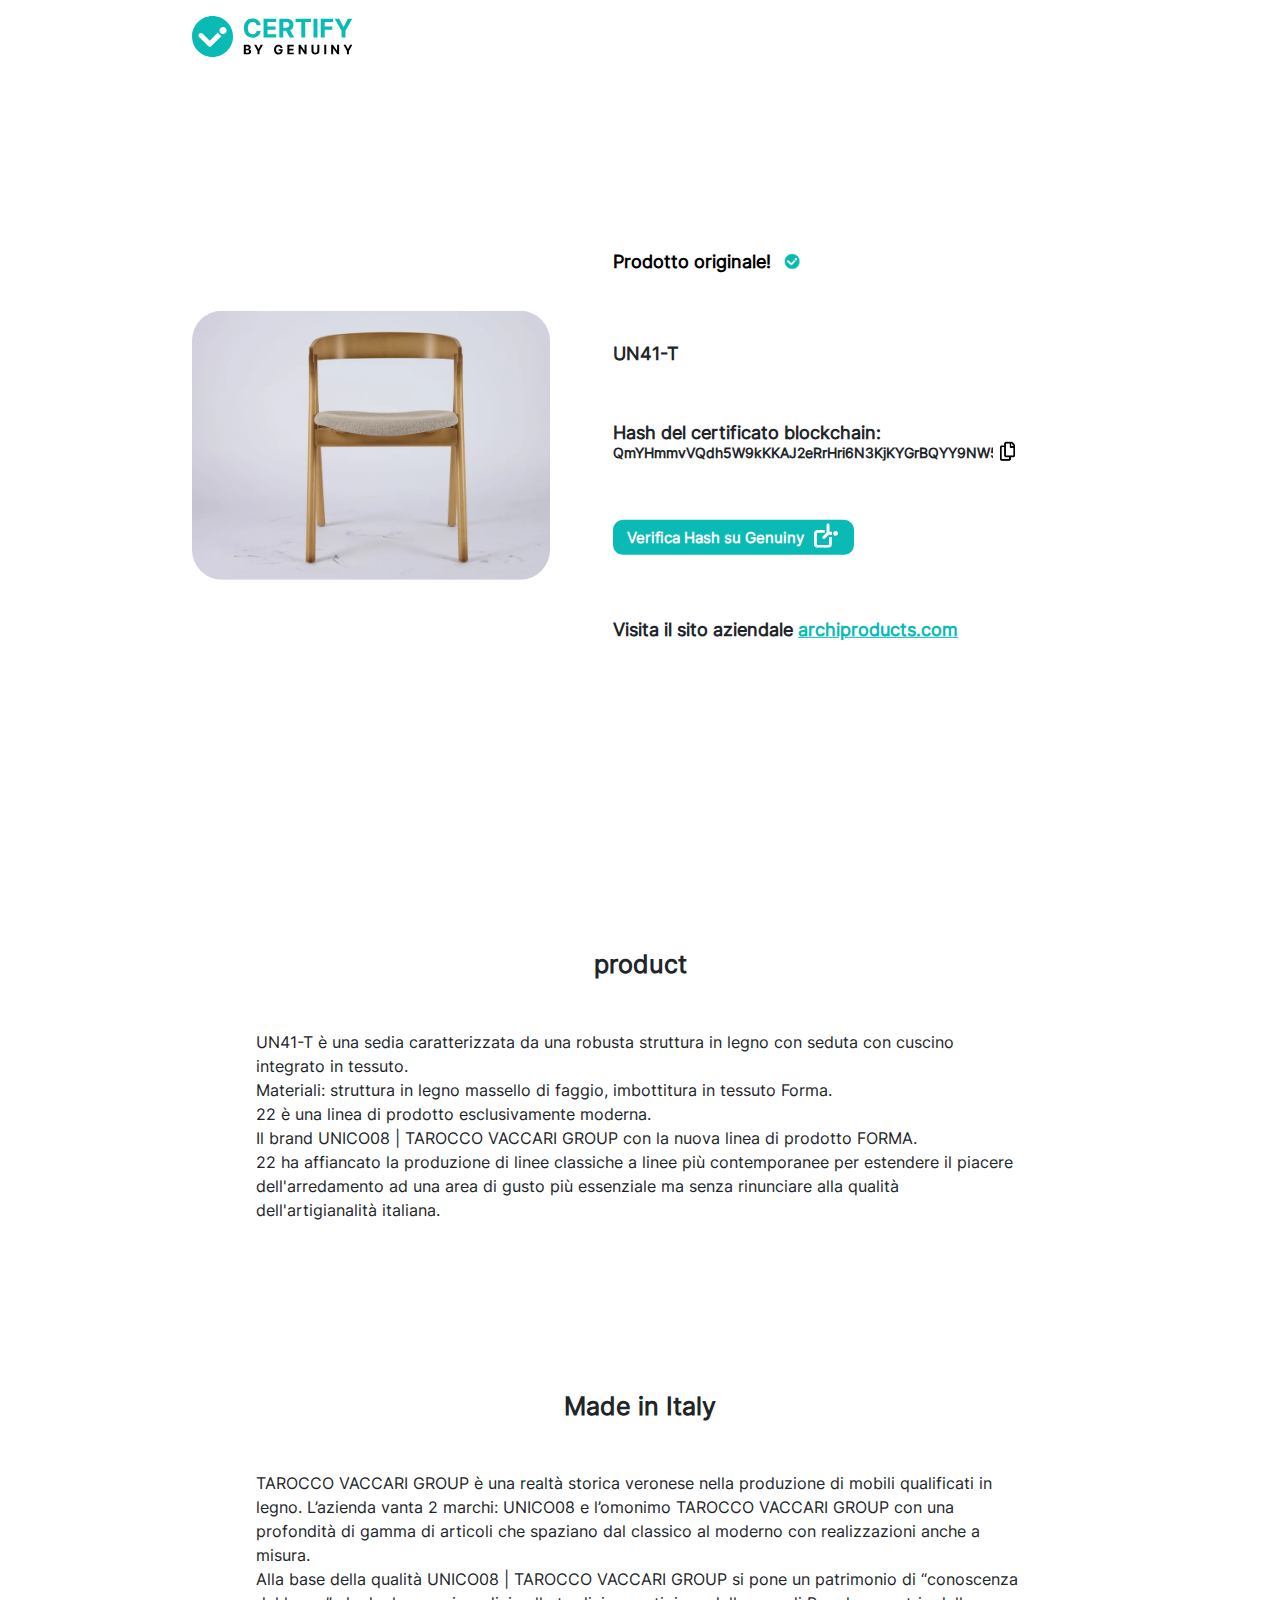
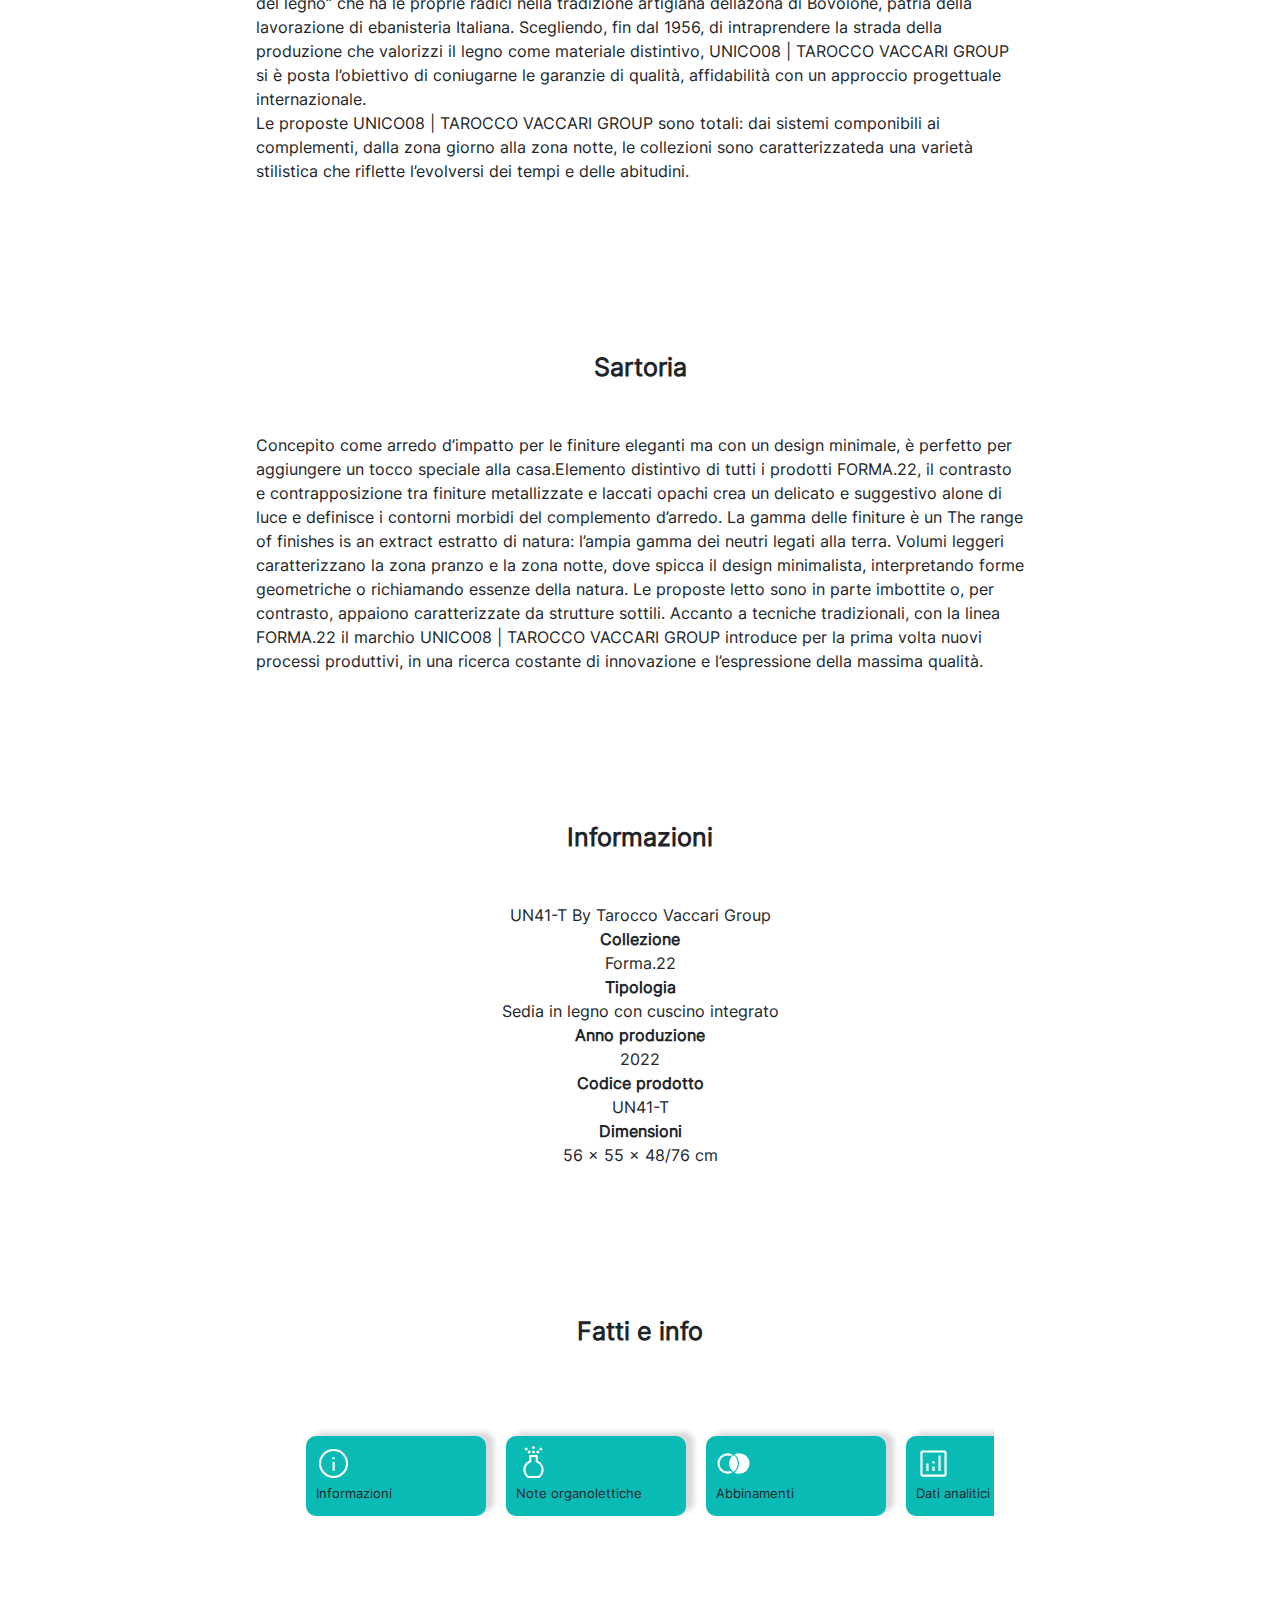
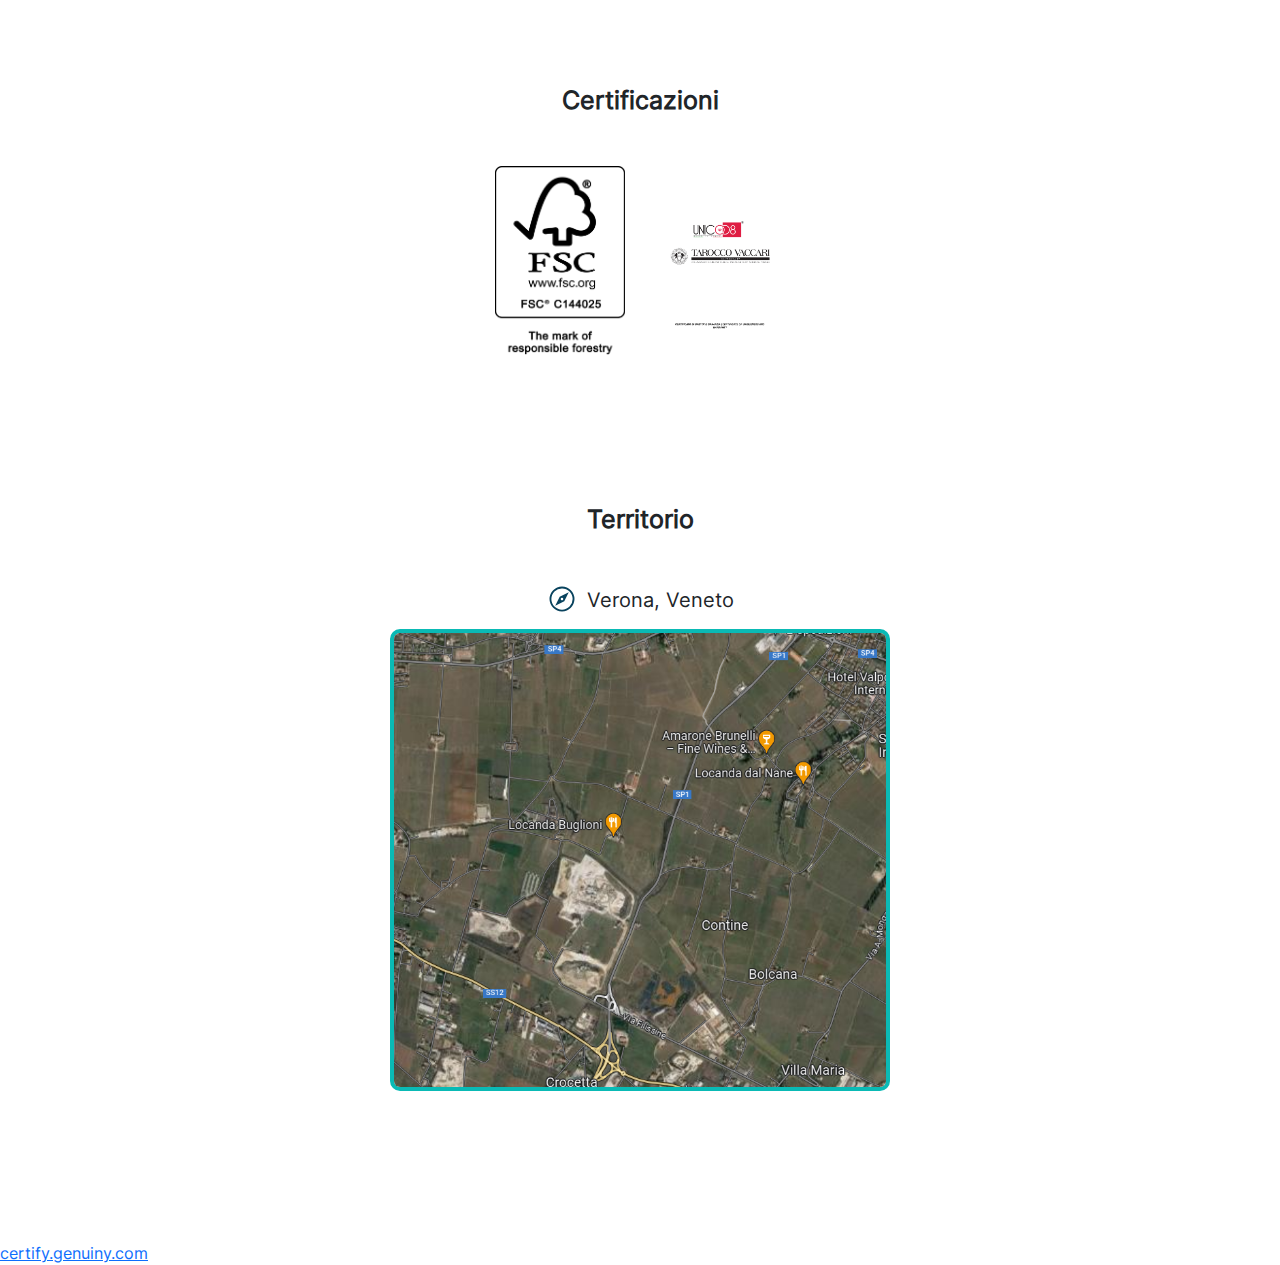
==== commit 4718059e: "o" ====
--- a/index.html
+++ b/index.html
@@ -8,7 +8,7 @@
 
     <meta charset="utf-8">
     <meta name="viewport" content="width=device-width, initial-scale=1">
-    <title>Genuiny - Home</title>
+    <title>Certify - Demo</title>
 
     <!----Jquery CDN--->
     <script src="https://code.jquery.com/jquery-3.6.1.min.js"
@@ -26,8 +26,7 @@
     <meta name="theme-color" content="#ffffff">
 
     <!--------BOOTSTRAP----------->
-    <link rel="stylesheet" type="text/css"
-        href="https://cdn.jsdelivr.net/npm/bootstrap@5.2.0/dist/css/bootstrap.min.css">
+    <link rel="stylesheet" type="text/css" href="https://cdn.jsdelivr.net/npm/bootstrap@5.2.0/dist/css/bootstrap.min.css">
 
     <!--STYLE-->
     <link rel="stylesheet" type="text/css" href="style/navbar.css">
@@ -131,17 +130,12 @@
     <main class="index3 main-container">
         <header class="choice">
             <div class="header_container">
-                <div class="other_products_buttons">
-                    <div id="11" onclick="open_steps(this);" class="button cap"></div>
-                    <div id="12" onclick="open_steps(this);" class="button label"></div>
-                    <div id="13" onclick="open_steps(this);" class="button bottle"></div>
-                </div>
-                <img class="left grid_item header_image" src="images/product.png">
+                <img class="left grid_item header_image" src="images/product.jpeg">
                 <div class="grid-item right header_original_product">
                     <h1>Prodotto originale!</h1>
                     <div class="brandmark"></div>
                 </div>
-                <h1 class="grid_item right header_product_name">Amarone Classico DOCG Riserva</h1>
+                <h1 class="grid_item right header_product_name">UN41-T</h1>
                 <h1 class="grid_item right header_hash">Hash del certificato blockchain:<br><span
                         class="no-wrap inherit"><span id="hash"
                             style="font-size: 0.8em; user-select: all;">QmYHmmvVQdh5W9kKKAJ2eRrHri6N3KjKYGrBQYY9NW5jwF</span><img
@@ -162,132 +156,59 @@
                             fill="white" />
                     </svg>
                 </div>
-                <h1 class="grid_item right header_visit">Visita il sito aziendale <a style="font-size: inherit;" href="amaronedocg.html" target="_blank">amaronedocg.com</a></h1>
+                <h1 class="grid_item right header_visit">Visita il sito aziendale <a style="font-size: inherit;" href="https://www.archiproducts.com/" target="_blank">archiproducts.com</a></h1>
             </div>
         </header>
 
 
         <section class="card card-story">
-            <h1 class="title">Storia</h1>
-            <p>Un vino non è mai casuale. È la storia delle sue origini, delle terre in cui è nato, degli uomini che lo hanno prodotto. Le parole del Mezzadro alla Fontana in pagine di appunti e vecchi documenti hanno rispolverato valori e passioni della nostra tradizione famigliare. Un'eredità che vogliamo riportare alla luce grazie a questo Amarone Riserva, frutto di esperienza e di innovazione.
-                <br>Maestosamente dotato di grande struttura, è vino che riesce a coniugare i suoi potenti estratti ad una rotondità che pervade tutti i sensi. Un viaggio gustativo e il racconto di una storia che lega da più di 100 anni la nostra famiglia.</p>
+            <h1 class="title">product</h1>
+            <p>UN41-T è una sedia caratterizzata da una robusta struttura in legno con seduta con cuscino integrato in tessuto.
+                <br>Materiali: struttura in legno massello di faggio, imbottitura in tessuto
+                Forma.
+                <br>22 è una linea di prodotto esclusivamente moderna.
+                <br> Il brand UNICO08 | TAROCCO VACCARI GROUP con la nuova linea di prodotto FORMA.
+                <br>22 ha affiancato la produzione di linee classiche a linee più contemporanee per estendere il piacere dell'arredamento ad una area di gusto più essenziale ma senza rinunciare alla qualità dell'artigianalità italiana.
+            </p>
             <div class="outer_container">
                 <div class="flex_container_steps">
                     <div class="scroll scroll-right"></div>
                     <div class="scroll scroll-left"></div>
-                    <div class="steps_container">
-                        <div class="step" id="1" onclick="open_steps(this);" style="cursor: pointer;">
-                            <div class="image-background"></div>
-                            <div class="step_text">
-                                <p class="step_text ">
-                                    Coltivazione delle Viti
-                                </p>
-                            </div>
-                        </div>
-                        <div class="step" id="2" onclick="open_steps(this);" style="cursor: pointer;">
-                            <div class="image-background"></div>
-                            <div class="step_text">
-                                <p class="step_text ">
-                                    Raccolta delle Uve
-                                </p>
-                            </div>
-                        </div>
-                        <div class="step" id="3" onclick="open_steps(this);" style="cursor: pointer;">
-                            <div class="image-background"></div>
-                            <div class="step_text">
-                                <p class="step_text ">
-                                    Appassimento
-                                </p>
-                            </div>
-                        </div>
-                        <div class="step" id="4" onclick="open_steps(this);" style="cursor: pointer;">
-                            <div class="image-background"></div>
-                            <div class="step_text">
-                                <p class="step_text ">
-                                    Pigiatura e disarpatura 
-                                </p>
-                            </div>
-                        </div>
-                        <div class="step" id="5" onclick="open_steps(this);" style="cursor: pointer;">
-                            <div class="image-background"></div>
-                            <div class="step_text">
-                                <p class="step_text ">
-                                    Macerazione
-                                </p>
-                            </div>
-                        </div>
-                        <div class="step" id="6" onclick="open_steps(this);" style="cursor: pointer;">
-                            <div class="image-background"></div>
-                            <div class="step_text">
-                                <p class="step_text ">
-                                    Fermentazione
-                                </p>
-                            </div>
-                        </div>
-                        <div class="step" id="7" onclick="open_steps(this);" style="cursor: pointer;">
-                            <div class="image-background"></div>
-                            <div class="step_text">
-                                <p class="step_text ">
-                                    Svinatura
-                                </p>
-                            </div>
-                        </div>
-                        <div class="step" id="8" onclick="open_steps(this);" style="cursor: pointer;">
-                            <div class="image-background"></div>
-                            <div class="step_text">
-                                <p class="step_text ">
-                                    Affinamento
-                                </p>
-                            </div>
-                        </div>
-                        <div class="step" id="9" onclick="open_steps(this);" style="cursor: pointer;">
-                            <div class="image-background"></div>
-                            <div class="step_text">
-                                <p class="step_text ">
-                                    Imbottigliamento
-                                </p>
-                            </div>
-                        </div>
-                        <div class="step" id="10" onclick="open_steps(this);" style="cursor: pointer;">
-                            <div class="image-background"></div>
-                            <div class="step_text">
-                                <p class="step_text ">
-                                    Etichettatura e Distribuzione
-                                </p>
-                            </div>
-                        </div>
-                    </div>
+                </div>
+            </div>
+        </section> 
+        <section class="card card-story">
+            <h1 class="title">Made in Italy</h1>
+            <p>TAROCCO VACCARI GROUP è una realtà storica veronese nella produzione di mobili qualificati in legno. L’azienda vanta 2 marchi: UNICO08 e l’omonimo TAROCCO VACCARI GROUP con una profondità di gamma di articoli che spaziano dal classico al moderno con realizzazioni anche a misura.
+            <br>Alla base della qualità UNICO08 | TAROCCO VACCARI GROUP si pone un patrimonio di “conoscenza del legno” che ha le proprie radici nella tradizione artigiana dellazona di Bovolone, patria della lavorazione di ebanisteria Italiana. Scegliendo, fin dal 1956, di intraprendere la strada della produzione che valorizzi il legno come materiale distintivo, UNICO08 | TAROCCO VACCARI GROUP si è posta l’obiettivo di coniugarne le garanzie di qualità, affidabilità con un approccio progettuale internazionale.
+            <br>Le proposte UNICO08 | TAROCCO VACCARI GROUP sono totali: dai sistemi componibili ai complementi, dalla zona giorno alla zona notte, le collezioni sono caratterizzateda una varietà stilistica che riflette l’evolversi dei tempi e delle abitudini.
+            </p>
+            <div class="outer_container">
+                <div class="flex_container_steps">
+                    <div class="scroll scroll-right"></div>
+                    <div class="scroll scroll-left"></div>
                 </div>
             </div>
         </section> 
         <section class="card">
-            <h1 class="title">Dati analitici</h1>
-            <div class="nutritional_table_container">
-                <table class="nutritional_table">
-                    <tbody>
-                        <tr>
-                            <td>Alcol:</td>
-                            <td>16,5% vol.</td>
-                        </tr>
-                        <tr>
-                            <td>Zuccheri</td>
-                            <td>4 g/l</td>
-                        </tr>
-                        <tr>
-                            <td>Acidità Totale</td>
-                            <td>5,50 g/l</td>
-                        </tr>
-                        <tr>
-                            <td>Acidità Volatile</td>
-                            <td>0,60 g/l</td>
-                        </tr>
-                        <tr>
-                            <td>Estratto Secco</td>
-                            <td>35 g/l</td>
-                        </tr>
-                    </tbody>
-                </table>
-            </div>
+            <h1 class="title">Sartoria</h1>
+            <p>Concepito come arredo d’impatto per le finiture eleganti ma con un design minimale, è perfetto per aggiungere un tocco speciale alla casa.Elemento distintivo di tutti i prodotti FORMA.22, il contrasto e contrapposizione tra finiture metallizzate e laccati opachi crea un delicato e suggestivo alone di luce e definisce i contorni morbidi del complemento d’arredo. La gamma delle finiture è un The range of finishes is an extract estratto di natura: l’ampia gamma dei neutri legati alla terra. Volumi leggeri caratterizzano la zona pranzo e la zona notte, dove spicca il design minimalista, interpretando forme geometriche o richiamando essenze della natura. Le proposte letto sono in parte imbottite o, per contrasto, appaiono caratterizzate da strutture sottili. Accanto a tecniche tradizionali, con la linea FORMA.22 il marchio UNICO08 | TAROCCO VACCARI GROUP introduce per la prima volta nuovi processi produttivi, in una ricerca costante di innovazione e l’espressione della massima qualità.
+            </p>
+        </section>
+        <section class="card" style="text-align: center;">
+            <h1 class="title">Informazioni</h1>
+            <p>UN41-T By Tarocco Vaccari Group
+                <br><b>Collezione</b>
+                <br>Forma.22
+                <br><b>Tipologia</b>
+                <br>Sedia in legno con cuscino integrato
+                <br><b>Anno produzione</b>
+                <br>2022
+                <br><b>Codice prodotto</b>
+                <br>UN41-T
+                <br><b>Dimensioni</b>
+                <br>56 x 55 x 48/76 cm
+            </p>
         </section>
 
         <section class="card card-more-info">
@@ -325,21 +246,14 @@
                 </div>
             </div>
         </section>
-
         <section class="card card-certifications">
             <h1 class="title">Certificazioni</h1>
                 <div class="image_container_certifications">
                     <div class="item">
-                        <img src="images/awards/2021-decanter.png">
-                    </div>
-                    <div class="item">
-                        <img src="images/awards/james-suckling-92.png">
-                    </div>
-                    <div class="item">
-                        <img src="images/awards/the-wine-hunter-oro.png">
-                    </div>
-                    <div class="item">
-                        <img src="images/awards/docg.png">
+                        <img src="images/certifications/FSC_C144025.png">
+                    </div>
+                    <div class="item" onclick="window.open('images/certifications/CERT_OF_UNIQUENESS_AND_WARRANTY.pdf')">
+                        <img src="images/certifications/CERT_OF_UNIQUENESS_AND_WARRANTY.png">
                     </div>
                 </div>
             </div>
